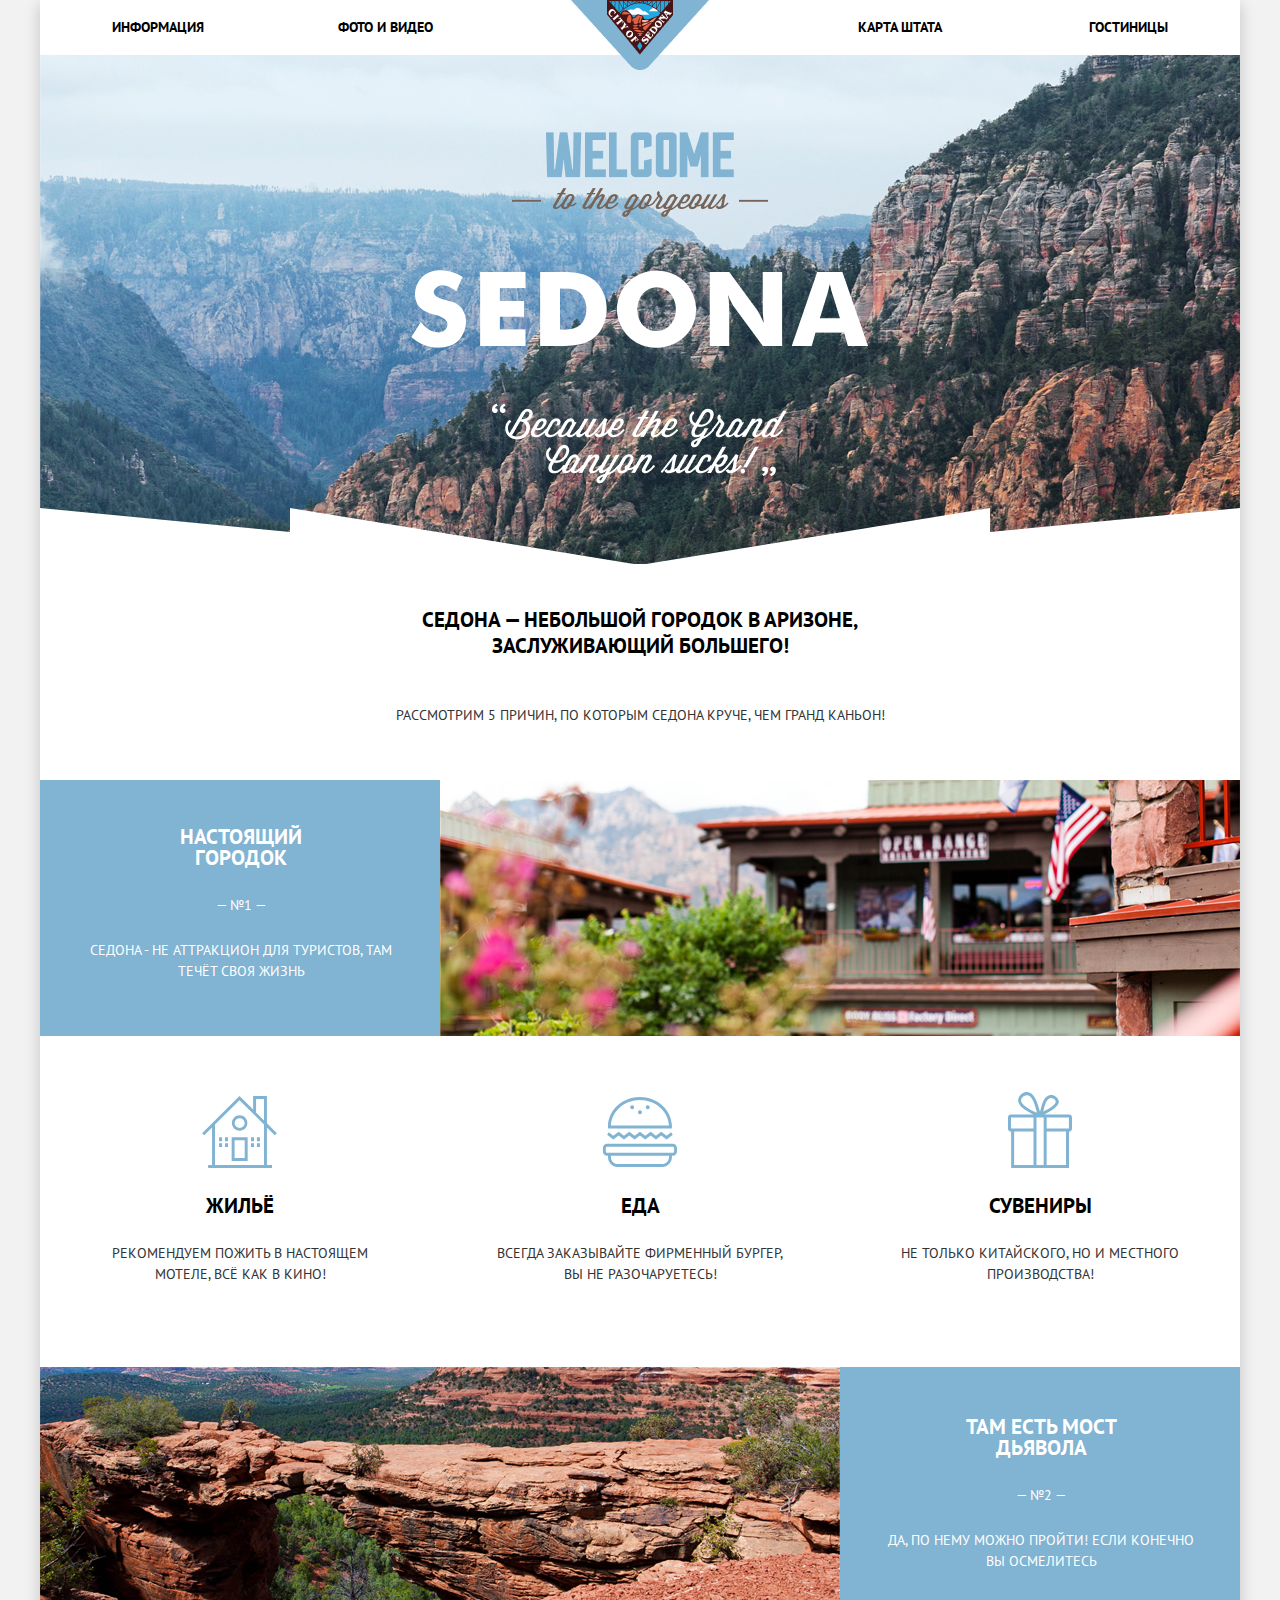
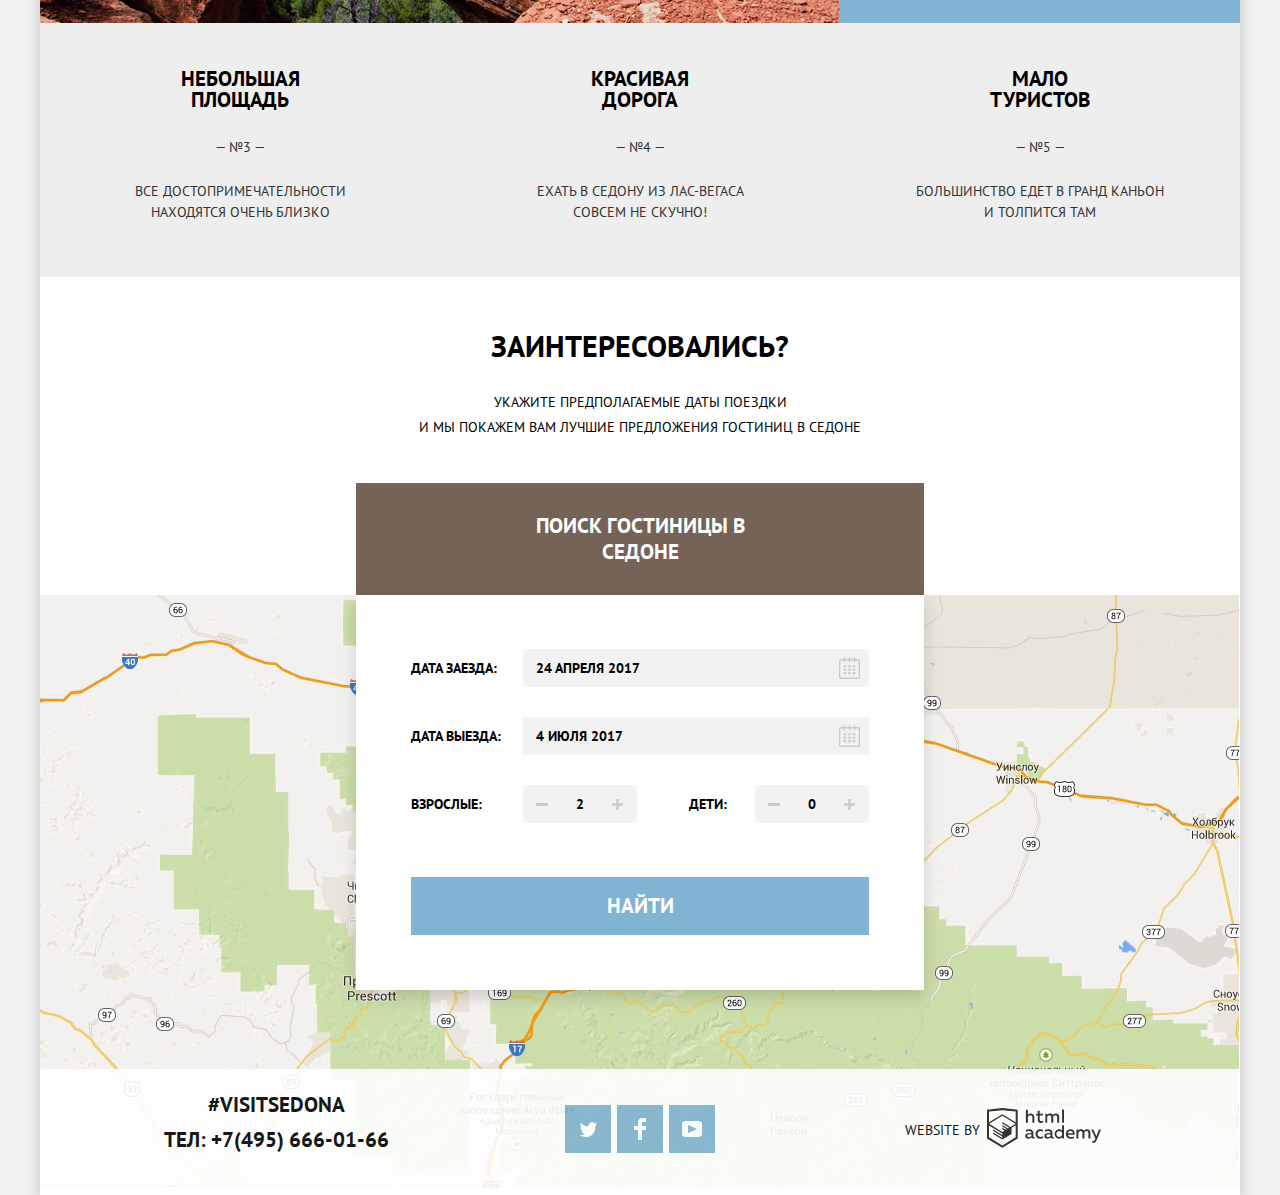
==== index.html @ 699647fc "9. "JS - Form appearance animation & required fields animation" finished." ====
<!DOCTYPE html>
<html lang="ru" class="page">
<head>
  <meta charset="utf-8">
  <title>Седона - Главная</title>
  <link href="https://fonts.googleapis.com/css2?family=PT+Sans:wght@400;700&display=swap" rel="stylesheet">
  <link rel="stylesheet" href="css/normalize.min.css">
  <link rel="stylesheet" href="css/style.min.css">
</head>
<body class="main-body container">
<header>
  <nav class="main-nav">
    <ul>
      <li>
        <a href="#" aria-label="Ссылка на страницу Информации">Информация</a>
      </li>
      <li>
        <a href="#" aria-label="Ссылка на страницу Фото и Видео">Фото и видео</a>
      </li>
    </ul>
    <img src="img/logo-main.png" alt="Логотип" width="138" height="70" class="logo">
    <ul>
      <li>
        <a href="#" aria-label="Ссылка на страницу Карты сайта" class="map-link">Карта штата</a>
      </li>
      <li>
        <a href="catalog.html" aria-label="Ссылка на страницу Гостиницы">Гостиницы</a>
      </li>
    </ul>
  </nav>
</header>
<main>
  <h1 class="visually-hidden">Описание Седоны</h1>
  <section class="sedona-intro">
    <div class="sedona-intro__slide">
      <img src="img/welcome.png" alt="Добро пожаловать в Седону" width="458" height="352">
    </div>
    <div class="senoda-intro__text">
      <h2>Седона &mdash; небольшой городок в Аризоне, заслуживающий большего!</h2>
      <p>Рассмотрим 5 причин, по которым Седона круче, чем Гранд Каньон!</p>
    </div>
  </section>
  <section class="reason-section reason-section-1">
    <h2 class="visually-hidden">Причина №1</h2>
    <div class="reason-section-text-div">
      <h3>Настоящий городок</h3>
      <p>&mdash; №1 &mdash;</p>
      <p>Седона - не аттракцион для туристов, там течёт своя жизнь</p>
    </div>
  </section>
  <section class="option-section">
    <h2 class="visually-hidden">Опции</h2>
    <article>
      <h3>Жильё</h3>
      <p>Рекомендуем пожить в настоящем мотеле, всё как в кино!</p>
    </article>
    <article>
      <h3>Еда</h3>
      <p>Всегда заказывайте фирменный бургер, вы не разочаруетесь!</p>
    </article>
    <article>
      <h3>Сувениры</h3>
      <p>Не только китайского, но и местного производства!</p>
    </article>
  </section>
  <section class="reason-section reason-section-2">
    <h2 class="visually-hidden">Причина №2</h2>
    <img src="img/reason-2.jpg" alt="Мост дьявола" width="800" height="256">
    <div class="reason-section-text-div">
      <h3>Там есть мост дьявола</h3>
      <p>&mdash; №2 &mdash;</p>
      <p>Да, по нему можно пройти! Если конечно вы осмелитесь</p>
    </div>
  </section>
  <section class="other-reasons">
    <h2 class="visually-hidden">Остальные причины</h2>
    <article>
      <h3>Небольшая площадь</h3>
      <p>&mdash; №3 &mdash;</p>
      <p>Все достопримечательности находятся очень близко</p>
    </article>
    <article>
      <h3>Красивая дорога</h3>
      <p>&mdash; №4 &mdash;</p>
      <p>Ехать в Седону из Лас-Вегаса совсем не скучно!</p>
    </article>
    <article>
      <h3>Мало туристов</h3>
      <p>&mdash; №5 &mdash;</p>
      <p>
        Большинство едет в Гранд Каньон<br>
        и толпится там
      </p>
    </article>
  </section>
  <section class="go-to-us-section">
    <h2>Заинтересовались?</h2>
    <p>Укажите предполагаемые даты поездки</p>
    <p>и мы покажем вам лучшие предложения гостиниц в седоне</p>
    <a href="#" class="button open-search-form-button">Поиск Гостиницы в Седоне</a>
  </section>
  <div class="div-for-search-form">
    <section class="search-form modal modal-show">
      <h2 class="visually-hidden">Форма поиска гостиницы</h2>
      <form method="get" action="#">
        <p>
          <label>
            Дата заезда: <input type="text" placeholder="24 апреля 2017" class="long-input date-in-input">
          </label>
          <button type="button" class="button button-icon button-calendar" aria-label="календарь">
            <svg width="21" height="23" viewBox="0 0 21 23" fill="black" xmlns="http://www.w3.org/2000/svg">
              <path fill-rule="evenodd" clip-rule="evenodd"
                    d="M16.406 3.02498H19.251C20.217 3.02498 21 3.84698 21 4.86198V21.164C21 22.179 20.217 23 19.251 23H1.75C0.784 23 0 22.179 0 21.164V4.86198C0 3.84698 0.784 3.02498 1.75 3.02498H4.593V1.64798C4.593 1.26698 4.887 0.958984 5.25 0.958984C5.612 0.958984 5.906 1.26698 5.906 1.64798V3.02498H9.844V1.64798C9.844 1.26698 10.138 0.958984 10.501 0.958984C10.862 0.958984 11.156 1.26698 11.156 1.64798V3.02498H15.094V1.64798C15.094 1.26698 15.387 0.958984 15.75 0.958984C16.112 0.958984 16.406 1.26698 16.406 1.64798V3.02498ZM19.5646 21.484C19.6466 21.3979 19.691 21.2828 19.688 21.164H19.689V4.86198C19.689 4.60898 19.493 4.40298 19.252 4.40298H16.407V5.78098C16.407 6.16198 16.113 6.46998 15.751 6.46998C15.388 6.46998 15.095 6.16198 15.095 5.78098V4.40298H11.157V5.78098C11.157 6.16198 10.863 6.46998 10.502 6.46998C10.139 6.46998 9.845 6.16198 9.845 5.78098V4.40298H5.907V5.78098C5.907 6.16198 5.613 6.46998 5.251 6.46998C4.888 6.46998 4.594 6.16198 4.594 5.78098V4.40298H1.75C1.50263 4.40953 1.30696 4.61458 1.312 4.86198V21.164C1.30696 21.4114 1.50263 21.6164 1.75 21.623H19.251C19.3698 21.6201 19.4826 21.5701 19.5646 21.484Z"/>
              <path fill-rule="evenodd" clip-rule="evenodd"
                    d="M4.59399 9.2251H7.21899V11.2911H4.59399V9.2251ZM4.59399 12.6681H7.21899V14.7351H4.59399V12.6681ZM7.21899 16.1121H4.59399V18.1781H7.21899V16.1121ZM9.18799 16.1121H11.813V18.1781H9.18799V16.1121ZM11.813 12.6681H9.18799V14.7351H11.813V12.6681ZM9.18799 9.2251H11.813V11.2911H9.18799V9.2251ZM16.406 16.1121H13.781V18.1781H16.406V16.1121ZM13.781 12.6681H16.406V14.7351H13.781V12.6681ZM16.406 9.2251H13.781V11.2911H16.406V9.2251Z"/>
            </svg>
          </button>
        </p>
        <p>
          <label>
            Дата выезда: <input type="text" placeholder="4 июля 2017" class="long-input date-out-input">
          </label>
          <button type="button" class="button button-icon button-calendar" aria-label="календарь">
            <svg width="21" height="23" viewBox="0 0 21 23" fill="black" xmlns="http://www.w3.org/2000/svg">
              <path fill-rule="evenodd" clip-rule="evenodd"
                    d="M16.406 3.02498H19.251C20.217 3.02498 21 3.84698 21 4.86198V21.164C21 22.179 20.217 23 19.251 23H1.75C0.784 23 0 22.179 0 21.164V4.86198C0 3.84698 0.784 3.02498 1.75 3.02498H4.593V1.64798C4.593 1.26698 4.887 0.958984 5.25 0.958984C5.612 0.958984 5.906 1.26698 5.906 1.64798V3.02498H9.844V1.64798C9.844 1.26698 10.138 0.958984 10.501 0.958984C10.862 0.958984 11.156 1.26698 11.156 1.64798V3.02498H15.094V1.64798C15.094 1.26698 15.387 0.958984 15.75 0.958984C16.112 0.958984 16.406 1.26698 16.406 1.64798V3.02498ZM19.5646 21.484C19.6466 21.3979 19.691 21.2828 19.688 21.164H19.689V4.86198C19.689 4.60898 19.493 4.40298 19.252 4.40298H16.407V5.78098C16.407 6.16198 16.113 6.46998 15.751 6.46998C15.388 6.46998 15.095 6.16198 15.095 5.78098V4.40298H11.157V5.78098C11.157 6.16198 10.863 6.46998 10.502 6.46998C10.139 6.46998 9.845 6.16198 9.845 5.78098V4.40298H5.907V5.78098C5.907 6.16198 5.613 6.46998 5.251 6.46998C4.888 6.46998 4.594 6.16198 4.594 5.78098V4.40298H1.75C1.50263 4.40953 1.30696 4.61458 1.312 4.86198V21.164C1.30696 21.4114 1.50263 21.6164 1.75 21.623H19.251C19.3698 21.6201 19.4826 21.5701 19.5646 21.484Z"/>
              <path fill-rule="evenodd" clip-rule="evenodd"
                    d="M4.59399 9.2251H7.21899V11.2911H4.59399V9.2251ZM4.59399 12.6681H7.21899V14.7351H4.59399V12.6681ZM7.21899 16.1121H4.59399V18.1781H7.21899V16.1121ZM9.18799 16.1121H11.813V18.1781H9.18799V16.1121ZM11.813 12.6681H9.18799V14.7351H11.813V12.6681ZM9.18799 9.2251H11.813V11.2911H9.18799V9.2251ZM16.406 16.1121H13.781V18.1781H16.406V16.1121ZM13.781 12.6681H16.406V14.7351H13.781V12.6681ZM16.406 9.2251H13.781V11.2911H16.406V9.2251Z"/>
            </svg>
          </button>
        </p>
        <p class="two-labels-paragraph">
          <span class="adult-span-count">
          <button type="button" class="button button-icon button-decrease" aria-label="уменьшить">
            <svg width="12" height="3" viewBox="0 0 12 3" fill="black" xmlns="http://www.w3.org/2000/svg">
              <rect width="12" height="3"/>
            </svg>
          </button>
          <label>
            Взрослые:
            <input type="text" placeholder="2" class="short-input">
          </label>
          <button type="button" class="button button-icon" aria-label="увеличить">
            <svg width="11" height="11" viewBox="0 0 11 11" fill="black" xmlns="http://www.w3.org/2000/svg">
              <path fill-rule="evenodd" clip-rule="evenodd"
                    d="M4.23086 6.76932V11H6.76932V6.76932H11V4.23086H6.76932V0H4.23085V4.23086H0V6.76932H4.23086Z"/>
            </svg>
          </button>
          </span>
          <span class="children-span-count">
          <button type="button" class="button button-icon button-decrease" aria-label="уменьшить">
            <svg width="12" height="3" viewBox="0 0 12 3" fill="black" xmlns="http://www.w3.org/2000/svg">
              <rect width="12" height="3"/>
            </svg>
          </button>
          <label>
            Дети:
            <input type="text" placeholder="0" class="short-input">
          </label>
          <button type="button" class="button button-icon" aria-label="увеличить">
            <svg width="11" height="11" viewBox="0 0 11 11" fill="black" xmlns="http://www.w3.org/2000/svg">
              <path fill-rule="evenodd" clip-rule="evenodd"
                    d="M4.23086 6.76932V11H6.76932V6.76932H11V4.23086H6.76932V0H4.23085V4.23086H0V6.76932H4.23086Z"/>
            </svg>
          </button>
          </span>
        </p>
        <button type="submit" title="Найти" class="button search-button">Найти</button>
      </form>
    </section>
  </div>
  <section class="map-section">
    <h2 class="visually-hidden">Карта</h2>
    <iframe
      src="https://www.google.com/maps/embed?pb=!1m18!1m12!1m3!1d544002.6931799019!2d-111.9850506478164!3d34.77276502529935!2m3!1f0!2f0!3f0!3m2!1i1024!2i768!4f13.1!3m3!1m2!1s0x872da132f942b00d%3A0x5548c523fa6c8efd!2sSedona%2C%20AZ%2086336%2C%20USA!5e0!3m2!1sen!2sby!4v1594368705246!5m2!1sen!2sby"
      height="594" style="border:0;" allowfullscreen="" aria-hidden="false"
      tabindex="0">
    </iframe>
    <p>
      <img src="img/map.png" alt="Карта" width="1199" height="593">
    </p>
  </section>
</main>
<footer class="main-footer">
  <section class="contact-section">
    <h2 class="visually-hidden">Контактная информация. Тег и телефон</h2>
    <p>#visitsedona</p>
    <p>
      Тел: <a href="tel:+74956660166" aria-label="Контактный номер телефона">+7(495) 666-01-66</a>
    </p>
  </section>
  <section class="social-section">
    <h2 class="visually-hidden">Социальные сети</h2>
    <ul>
      <li>
        <a href="#" aria-label="Twitter">
          <img src="img/social-twitter-icon.svg" alt="Твиттер" width="17" height="17">
        </a>
      </li>
      <li>
        <a href="#" aria-label="Facebook">
          <img src="img/social-fb-icon.svg" alt="Фейсбук" width="12" height="22">
        </a>
      </li>
      <li>
        <a href="#" aria-label="Youtube">
          <img src="img/social-youtube-icon.svg" alt="Ютуб" width="20" height="16">
        </a>
      </li>
    </ul>
  </section>
  <section class="author-section">
    <h2 class="visually-hidden">Кем создано</h2>
    <p>Website by</p>
    <a href="https://htmlacademy.ru/intensive/htmlcss" aria-label="Ссылка на курс" class="link-to-course">
      <svg width="115" height="41" viewBox="0 0 115 41" fill="#231F20" xmlns="http://www.w3.org/2000/svg">
        <path fill-rule="evenodd" clip-rule="evenodd"
              d="M15.5197 1.05737H15.3509L0 2.71895V31.4945L15.3509 40.8382L30.7018 31.4945V2.71895L15.5197 1.05737ZM77.0183 2.62185H75.0876V15.7311H77.0183V2.62185ZM40.8619 2.63264V7.76843C41.6131 6.9864 42.6386 6.5436 43.7105 6.53843C44.6823 6.47908 45.6329 6.84495 46.3253 7.54479C47.0177 8.24462 47.3866 9.21244 47.3399 10.2068V15.7634H45.367V10.4658C45.4231 9.94897 45.2754 9.43059 44.9566 9.02553C44.6377 8.62047 44.174 8.36218 43.6683 8.3079H43.3518C42.3456 8.36979 41.4321 8.9295 40.9041 9.80764V15.7634H38.8995V2.63264H40.8619ZM77.0183 31.4837H75.2775V30.0595C74.4828 31.1353 73.23 31.7538 71.9119 31.7211C69.4751 31.5528 67.5825 29.4822 67.5825 26.9845C67.5825 24.4867 69.4751 22.4162 71.9119 22.2479C73.1195 22.2052 74.2818 22.7203 75.0771 23.6505V18.3205H77.0183V31.4837ZM47.0656 30.0595C47.263 30.0515 47.4583 30.0152 47.6459 29.9516V31.3866C47.2482 31.5404 46.826 31.6172 46.4009 31.6132C45.6482 31.6769 44.9394 31.2429 44.639 30.5342C43.7036 31.31 42.5302 31.7227 41.3261 31.6995C39.733 31.6995 38.256 30.804 38.256 28.9482C38.256 26.65 40.3661 25.9379 42.1702 25.9379C42.9402 25.9505 43.707 26.0408 44.4596 26.2076V25.884C44.4596 24.805 43.6578 23.9742 42.1491 23.9742C41.0585 23.9764 39.9804 24.2116 38.9839 24.6647V22.8305C40.0678 22.451 41.204 22.2506 42.3495 22.2371C44.8394 22.2371 46.3693 23.4455 46.3693 26.1753V29.4121C46.3546 29.5668 46.401 29.721 46.4981 29.8406C46.5951 29.9601 46.7349 30.035 46.8862 30.0487H47.0656V30.0595ZM40.2711 28.8403C40.298 29.229 40.4761 29.5905 40.7655 29.844C41.055 30.0974 41.4317 30.2217 41.8115 30.189H41.9275C42.8819 30.1906 43.7973 29.8022 44.4702 29.11V27.5779C43.842 27.4414 43.2026 27.3655 42.5605 27.3513C41.5055 27.3513 40.2817 27.7074 40.2817 28.8403H40.2711ZM56.0229 22.9384C55.1962 22.4632 54.2596 22.2246 53.3115 22.2479H52.9422C51.7332 22.2873 50.5891 22.8166 49.7619 23.7192C48.9347 24.6218 48.4923 25.8236 48.5321 27.06V27.5024C48.6957 30.0004 50.805 31.8921 53.2482 31.7318C54.2519 31.7555 55.2477 31.5452 56.1601 31.1168V29.2718C55.3769 29.7215 54.4945 29.9591 53.5963 29.9624C52.5199 30.0288 51.4963 29.4793 50.9385 28.5356C50.3806 27.5918 50.3806 26.4095 50.9385 25.4658C51.4963 24.522 52.5199 23.9725 53.5963 24.039C54.461 24.0357 55.3066 24.2989 56.0229 24.7942V22.9384ZM66.1514 30.0595C66.3488 30.0515 66.5441 30.0152 66.7317 29.9516V31.3866C66.334 31.5404 65.9118 31.6172 65.4867 31.6132C64.734 31.6769 64.0252 31.2429 63.7248 30.5342C62.7894 31.31 61.616 31.7227 60.4119 31.6995C58.8188 31.6995 57.3417 30.804 57.3417 28.9482C57.3417 26.65 59.4518 25.9379 61.256 25.9379C62.0259 25.9505 62.7928 26.0408 63.5454 26.2076V25.884C63.5454 24.805 62.7436 23.9742 61.2349 23.9742C60.1443 23.9764 59.0662 24.2116 58.0697 24.6647V22.8305C59.1536 22.451 60.2897 22.2506 61.4353 22.2371C63.9252 22.2371 65.455 23.4455 65.455 26.1753V29.4121C65.4404 29.5668 65.4868 29.721 65.5838 29.8406C65.6809 29.9601 65.8207 30.035 65.972 30.0487H66.1514V30.0595ZM59.855 29.8481C59.5632 29.5943 59.3837 29.2311 59.3569 28.8403H59.378C59.378 27.7074 60.5385 27.3513 61.6569 27.3513C62.299 27.3655 62.9383 27.4414 63.5665 27.5779V29.11C62.8937 29.8022 61.9782 30.1906 61.0239 30.189H60.9078C60.5263 30.2247 60.1469 30.1019 59.855 29.8481ZM69.3271 26.9305C69.3271 25.2859 70.6308 23.9526 72.239 23.9526L72.2601 24.0066C73.4742 24.0066 74.5742 24.7382 75.0665 25.8732V28.0311C74.5856 29.1871 73.4673 29.9296 72.239 29.9084C70.6308 29.9084 69.3271 28.5752 69.3271 26.9305ZM83.3486 22.2479C86.8408 22.2479 88.0541 25.1395 87.4844 27.7397H80.922C81.1436 29.3582 82.6839 30.0163 84.2876 30.0163C85.2509 30.0196 86.2027 29.8021 87.0729 29.3797V31.1061C86.0736 31.5421 84.9939 31.7519 83.9078 31.7211C81.2385 31.7211 78.8963 30.189 78.8963 26.9521C78.8362 25.7502 79.2482 24.5736 80.0408 23.6841C80.8334 22.7945 81.9408 22.2658 83.1165 22.2155H83.3486V22.2479ZM80.8693 26.1753C80.9704 24.8237 82.1216 23.8104 83.4436 23.9095H83.4858C84.1064 23.8531 84.7196 24.08 85.1612 24.5295C85.6028 24.979 85.8275 25.6051 85.7752 26.24H80.8693V26.1753ZM89.489 31.4621V22.4961H91.2298V23.575C91.9777 22.7197 93.041 22.2229 94.1628 22.2047C95.2951 22.1328 96.3712 22.7163 96.9482 23.7153C97.7407 22.8335 98.8477 22.3161 100.018 22.2803C100.952 22.2327 101.859 22.6011 102.507 23.2901C103.154 23.9792 103.478 24.9213 103.394 25.8732V31.4837H101.39V25.9271C101.437 25.4734 101.306 25.0191 101.024 24.6647C100.743 24.3104 100.336 24.0852 99.8917 24.039H99.6174C98.7512 24.0941 97.9525 24.536 97.4335 25.2474V31.4837H95.4289V25.9271C95.4728 25.47 95.3357 25.0139 95.0481 24.6611C94.7606 24.3082 94.3467 24.088 93.8991 24.0497H93.6881C92.7466 24.1344 91.8915 24.6449 91.3564 25.4416V31.5161H89.5312L89.489 31.4621ZM113.977 22.4745H111.972L109.324 29.2718L106.306 22.4853H104.196L108.417 31.5484L108.237 32.0016C107.72 33.3611 107.003 34.0516 106.053 34.0516C105.75 34.0548 105.447 34.0112 105.156 33.9221V35.6161C105.536 35.7125 105.926 35.7632 106.317 35.7671C107.646 35.7671 108.902 35.0226 109.851 32.6813L113.977 22.4745ZM52.689 6.78658V3.54974L50.7266 4.01369V6.73264H49.144V8.49132H50.7899V12.9905C50.7231 13.817 51.0244 14.6301 51.61 15.2038C52.1955 15.7775 53.0028 16.0505 53.8073 15.9468C54.5996 15.9535 55.3875 15.8259 56.139 15.5692V13.8429C55.5727 14.0781 54.9672 14.199 54.356 14.199C53.2165 14.199 52.689 13.8105 52.689 12.6237V8.5129H55.8541V6.78658H52.689ZM58.3862 15.7526V6.75421H60.1376V7.83316C60.8811 6.97655 61.9403 6.476 63.0601 6.45211C64.1624 6.38099 65.2146 6.93142 65.8032 7.88711C66.5958 7.00534 67.7028 6.48794 68.8734 6.45211C69.8138 6.41462 70.7233 6.79859 71.364 7.50353C72.0046 8.20846 72.3126 9.16418 72.2073 10.1205V15.7418H70.2028V10.1853C70.2499 9.73151 70.1184 9.27721 69.8373 8.92287C69.5561 8.56853 69.1485 8.34334 68.7046 8.29711H68.4619C67.5957 8.35228 66.797 8.7942 66.278 9.50553V15.7418H64.2734V10.1853C64.3206 9.73151 64.1891 9.27721 63.9079 8.92287C63.6268 8.56853 63.2191 8.34334 62.7752 8.29711H62.5326C61.5911 8.38181 60.736 8.89229 60.2009 9.68895V15.7634H58.3862V15.7526ZM28.6972 30.3033L28.7078 30.2968L28.6972 30.3184V30.3033ZM28.6972 18.3205V30.3033L15.3509 38.4321L2.00459 30.3184V18.5147L15.2876 26.6068V28.0311L6.18257 22.5284V23.9418L15.3404 29.5632V31.0629L6.19312 25.4955V26.9521L15.3509 32.5734L24.5826 26.9197V20.8129L28.6972 18.3205ZM28.7078 16.7776L25.0362 18.9355L23.3482 20.0145L15.3087 15.0837V16.4971L22.156 20.7266L22.0083 20.8237L20.9532 21.4063L15.2876 17.9537V19.3995L19.761 22.1184L18.706 22.8413L15.3298 20.7913V22.2047L17.5454 23.5426L15.2982 24.9021L2.11009 16.864L15.3087 8.72869L28.7078 16.7776ZM15.2876 7.27211L28.7078 15.3534V4.56395L15.3615 3.12895L2.01514 4.56395V15.3534L15.2876 7.27211Z"/>
      </svg>
    </a>
  </section>
</footer>
<script src="js/script.min.js"></script>
</body>
</html>
---- css/style.min.css ----
:root{--basic-black:#000;--black2:#333;--basic-white:#fff;--white-opacity:rgba(255, 255, 255, 0.3);--basic-blue:#81b3d2;--blue-hover:#669ec0;--blue-active:#5496bd;--basic-brown:#766357;--brown-hover:#604e43;--brown-active:#503e33;--brown2:#766357;--basic-grey:#f2f2f2;--grey2:#a9a9a9;--grey3:#cacaca;--grey4:#bdbbbc;--grey-link:#b3b3b3;--grey-background:#eee;--grey-hover:#ebebeb;--grey-active:#e5e5e5;--basic-red:#f00;--toggle-color:#ababab}body{margin:0;padding:0;min-width:1200px;font-family:"PT Sans",Arial,sans-serif;font-size:14px;line-height:21px;display:grid;grid-template-rows:-webkit-min-content 1fr -webkit-min-content;grid-template-rows:min-content 1fr min-content;align-content:start}img{max-width:100%;height:auto}a{text-decoration:none;color:var(--basic-black);font-weight:700}.container{margin:0 auto;width:1200px;box-shadow:0 5px 15px rgba(0,1,1,.2)}.page{height:100%;background-color:var(--basic-grey)}.main-body{background-color:var(--basic-white)}.visually-hidden{position:absolute;width:1px;height:1px;margin:-1px;border:0;padding:0;clip:rect(0 0 0 0);overflow:hidden}.main-body ul{list-style:none;padding:0;margin:0}.main-body *{text-transform:uppercase;margin:0;padding:0}.sedona-intro{padding-bottom:52px}.sedona-intro h2{font-weight:700;font-size:21px;line-height:26px;margin-top:42px}.sedona-intro p{margin-top:43px}.contact-section,.go-to-us-section,.option-section,.other-reasons,.reason-section-text-div,.sedona-intro{text-align:center}.sort-section h2{width:135px}.sort-section h3{margin-top:2px;margin-left:28px}.sort-links{margin-left:40px}.sort-links li{margin-right:34px;line-height:23px}.sort-section__arrows li{margin-right:0}.fieldset-flat-type,.fieldset-infrastructure{width:180px}.fieldset-flat-type{margin-left:74px}.fieldset-flat-type label,.fieldset-infrastructure label{display:block}.fieldset-flat-type legend,.fieldset-infrastructure legend{margin-bottom:26px}.check{padding-left:40px;position:relative;margin-bottom:25px}.fieldset-flat-type .check{padding-left:43px}.check:last-child{margin-bottom:0}.check__input{-webkit-appearance:none;-moz-appearance:none;appearance:none;position:absolute}.check__box{position:absolute;background-image:url(../img/checkbox-off.svg);width:23px;height:23px;background-repeat:no-repeat;left:0}.check__input:checked+.check__box{background-image:url(../img/checkbox-on.svg);width:27px}.check__input:focus+.check__box{outline:2px solid var(--grey-active);outline-offset:3px}.check__input:disabled+.check__box{opacity:.3}.div-for-fielset-price-and-button{width:320px;margin-left:auto}.number-range{border:2px solid var(--basic-white);padding:5px 30px 5px 65px;width:317px}.number-range label{width:159px;position:relative}.number-range label:first-child::after{position:absolute;content:"";background-color:var(--basic-white);height:22px;width:2px;right:-25px;top:-1px}.number-range label:last-child{margin-left:78px}.number-range input{width:45px;border:none;background-color:transparent;color:var(--basic-white)}input::-webkit-inner-spin-button,input::-webkit-outer-spin-button{-webkit-appearance:none;margin:0}input[type=number]{-moz-appearance:textfield}.fieldset-price legend{margin-bottom:12px}.sedona-intro__slide{background-color:var(--basic-brown);background-image:url(../img/main-background.jpg);background-repeat:no-repeat;width:1200px;height:510px;display:flex;justify-content:center;align-items:center}.senoda-intro__text{width:550px;margin:0 auto}.filter-section{color:var(--basic-white);background-image:url(../img/background-blur.jpg);background-color:var(--basic-brown);background-repeat:no-repeat;padding:26px 70px 31px 72px}.filter-section fieldset{border:none}.filter-section .show-button{background-color:transparent;border:2px solid var(--basic-white);width:137px;padding:5px 35px 6px 36px;margin:33px 98px 0 auto}.ranger{position:relative}.scale{width:317px;height:2px;background-color:rgba(255,255,255,.3);margin-top:21px}.bar{width:253px;height:2px;background-color:var(--basic-white)}.toggle{position:absolute;width:4px;height:4px;border:8px solid var(--basic-white);background-color:var(--toggle-color);box-sizing:content-box;border-radius:50%;box-shadow:0 2px 1px 0 rgba(171,171,171,.3);cursor:pointer;top:-9px;left:0}.toggle-max{left:253px}.search-form ::-webkit-input-placeholder{color:var(--basic-black)}.search-form ::-moz-placeholder{color:var(--basic-black)}.search-form ::placeholder{color:var(--basic-black)}.more-info-button,.open-search-form-button,.reason-section,.search-button,.social-section a{color:var(--basic-white);background-color:var(--basic-blue)}.reason-section-1{background-image:url(../img/reason-1.jpg);background-color:var(--basic-brown);background-repeat:no-repeat;background-position-x:400px}.other-reasons{background-color:var(--grey-background)}.author-section p,.search-form input,.search-form label,.sedona-intro p{font-size:14px;line-height:26px}.option-section h3,.other-reasons h3,.reason-section h3{font-weight:700;font-size:21px;line-height:21px}.pre-search-section h2{font-weight:700;font-size:30px;line-height:24px}.filter-form button,.filter-form label,.found-section a,.found-section p,.option-section p,.other-reasons p,.pre-search-section p,.reason-section p{font-size:14px;line-height:21px}.option-section,.other-reasons{display:grid;grid-template-columns:repeat(3,400px)}.found-section a,.search-form input,.search-form label{font-weight:700}.search-form input{background-color:var(--basic-grey);border:none;padding:6px 35px 6px 13px}.search-form input:hover{background-color:var(--grey-hover)}.search-form input:active,.search-form input:focus{background-color:var(--basic-white);border:2px solid var(--grey-active);outline:0;padding-top:4px;padding-bottom:4px}.div-for-search-form{position:relative}.search-form{box-shadow:0 7px 15px rgba(0,1,1,.15);background-color:var(--basic-white);position:absolute;width:568px;padding:24px 55px 55px;top:0;left:50%;transform:translateX(-50%);z-index:5}.search-form p{margin-top:30px}.search-form label,.two-labels-paragraph{display:flex;justify-content:space-between;align-items:center}.search-form p,.search-form span{position:relative}.search-form span{display:flex;align-items:center;justify-content:space-between}.children-span-count label{min-width:180px}.adult-span-count label{min-width:226px}.two-labels-paragraph input{text-align:center;padding-left:27px;padding-right:27px}.long-input{width:346px}.short-input{width:114px}.reason-section-text-div{width:400px;padding:46px 41px 54px 43px;display:inline-block;vertical-align:top;background-color:var(--basic-blue)}.reason-section-2 .reason-section-text-div{padding:49px 41px 51px 39px;width:396px}.reason-section-2{line-height:0}.other-reasons h3,.reason-section h3{width:151px;margin:0 auto}.other-reasons h3{width:150px}.option-section article{padding:159px 50px 82px;position:relative}.option-section article::before{position:absolute;content:"";background-image:url(../img/icon-home.svg);width:75px;height:72px;top:60px;left:162px}.option-section article:nth-child(3)::before{background-image:url(../img/icon-food.svg);width:75px;height:70px;top:61px}.option-section article:nth-child(4)::before{background-image:url(../img/icon-gift.svg);width:64px;height:77px;top:55px;left:168px}.other-reasons article{padding:45px 69px 54px}.map-link{position:relative;left:-13px}.option-section p,.reason-section-text-div p{margin-top:27px}.other-reasons p{margin-top:27px}.other-reasons p:last-child{margin-top:23px}.reason-section p:last-child{margin-top:24px}.go-to-us-section{width:568px;margin:0 auto;padding-top:57px;position:relative}.go-to-us-section h2{font-weight:700;font-size:30px;line-height:24px;margin-bottom:34px}.go-to-us-section p{width:450px;margin-left:auto;margin-right:auto}.go-to-us-section p:nth-child(3){margin-top:4px}.open-search-form-button{margin-top:45px;padding:30px 139px;width:568px}.contact-section p,.found-section h2,.open-search-form-button,.search-form button,.sort-section h2{font-weight:700;font-size:21px;line-height:26px}.contact-section p:last-child{margin-top:9px}.filter-form legend{font-weight:700;font-size:16px;line-height:21px}.hotel-link{font-weight:700;font-size:21px;line-height:26px}.hotel-link:hover{color:var(--basic-blue)}.hotel-link:active{color:var(--basic-black);opacity:.3}.sort-section a,.sort-section h3{font-size:12px;line-height:18px}.sort-section__words a{color:var(--grey-link);border-bottom:1px dotted var(--basic-blue)}.sort-section__words a:hover{opacity:1;color:var(--basic-blue)}.sort-section__words a:active{border-bottom:none;opacity:1;color:var(--basic-black)}.found-section p,.option-section p,.other-reasons p,.pre-search-section p,.sedona-intro p{color:var(--black2)}.sort-section__words .current-sort-link{color:var(--basic-blue);opacity:1;border:none}.button-icon svg,.sort-section__arrow-link svg{fill:var(--grey3)}.button-icon:hover svg,.sort-section__arrow-link:hover svg{fill:var(--basic-black)}.button-icon:active svg,.sort-section__arrow-link:active svg,.sort-section__arrow-link_active svg{fill:var(--basic-blue)}.show-button:hover{color:var(--basic-black);background-color:var(--basic-white)}.main-nav{display:flex;justify-content:space-around;margin-bottom:-15px;padding:0 5px}.main-nav .logo{z-index:1;display:inline-block;position:relative;width:138px;height:70px;padding:0}.main-nav a{display:block;padding:14px 67px;font-weight:700;font-size:14px;line-height:26px}.sedona-intro__slide img{margin-top:-5px}.main-nav ul{display:flex;flex-wrap:wrap;width:526px}.main-nav ul:last-child{justify-content:flex-end}.main-footer{display:flex;margin-top:-126px;background-color:var(--basic-white);padding:23px 138px 34px 111px;opacity:.9;min-height:120px;z-index:4}.main-footer_hotels{margin-top:0;opacity:1}.map-section{position:relative}.map-section iframe{position:relative;z-index:3;width:100%}.map-section p{position:absolute;z-index:2;top:0}.social-section{margin-left:164px;margin-top:13px}.social-section ul{display:flex;flex-wrap:wrap;width:170px}.social-section li{margin-right:6px}.social-section a{display:flex;align-items:center;justify-content:center;width:46px;height:48px}.author-section{display:flex;align-items:center;width:197px;justify-content:space-between;margin-left:auto;margin-top:7px}.main-footer_hotels .author-section{margin-top:14px}.book-button,.more-info-button{margin-top:4px}.more-info-button{width:110px}.book-button{width:142px}.filter-form{display:flex}.sort-section{display:flex;border-bottom:1px solid var(--grey-active);padding:30px 73px 29px}.sort-links{display:flex;justify-content:space-between;width:776px}.sort-section__words{display:flex;flex-wrap:wrap;width:600px}.main-body .sort-section__arrows{display:flex;align-items:flex-end;justify-content:space-between;width:34px;margin-top:5px}.hotel-description{width:260px;margin-left:29px;display:grid;grid-template-columns:repeat(2,auto);gap:5px}.hotel-description h3{grid-column:1/-1;margin-top:-6px;margin-bottom:-4px}.hotel-description .hotel-link{font-weight:700;font-size:21px;line-height:26px}.hotel-rating{width:110px;margin-left:auto;display:flex;flex-direction:column;justify-content:space-between;align-items:flex-end}.hotel-rating img{position:relative;right:-2px;top:-1px}.hotel-rating p{padding:3px 12px 3px 15px;background-color:var(--basic-grey);width:110px}.found-section{display:grid;grid-template-columns:1fr}.found-section article{display:flex;padding:30px 73px 30px;border-bottom:1px solid var(--grey-active)}.main-nav a:hover{color:var(--basic-blue)}.main-nav a:active{color:var(--basic-black);opacity:.3}.main-nav .current-link{color:var(--basic-brown)}.button{color:var(--basic-white);border:none;display:flex;justify-content:center;align-items:center}.button-icon{background-color:transparent;position:absolute;right:14px}.button-decrease{right:89px}.button-calendar{right:9px;top:7px}.search-button{width:100%;margin-top:54px;padding:16px}.contact-section{width:250px}.book-button,.open-search-form-button{background-color:var(--basic-brown)}.more-info-button:hover,.search-button:hover,.social-section a:hover{background-color:var(--blue-hover)}.more-info-button:active,.search-button:active,.social-section a:active{color:var(--white-opacity);background-color:var(--blue-active)}.social-section a:active img{opacity:.3}.book-button:hover,.open-search-form-button:hover{background-color:var(--brown-hover)}.book-button:active,.open-search-form-button:active{color:var(--white-opacity);background-color:var(--brown-active)}.link-to-course:hover svg{fill:var(--basic-blue)}.link-to-course:active svg{fill:var(--grey4)}@-webkit-keyframes show{0%{padding:0}10%{height:10%}50%{height:50%}90%{height:90%;padding-bottom:0;padding-top:0}100%{padding:24px 55px 55px;height:100%}}@keyframes show{0%{padding:0}10%{height:10%}50%{height:50%}90%{height:90%;padding-bottom:0;padding-top:0}100%{padding:24px 55px 55px;height:100%}}@-webkit-keyframes error{0%{box-shadow:none;transform:translateX(-51%)}100%{box-shadow:0 0 40px 10px rgba(255,0,0,.6);transform:translateX(-49%)}}@keyframes error{0%{box-shadow:none;transform:translateX(-51%)}100%{box-shadow:0 0 40px 10px rgba(255,0,0,.6);transform:translateX(-49%)}}.modal{display:none}.modal-show{display:block;-webkit-animation-name:show;animation-name:show;-webkit-animation-duration:1s;animation-duration:1s}.modal-error{-webkit-animation-name:error;animation-name:error;-webkit-animation-duration:.3s;animation-duration:.3s;-webkit-animation-iteration-count:5;animation-iteration-count:5}*,::after,::before{box-sizing:border-box}
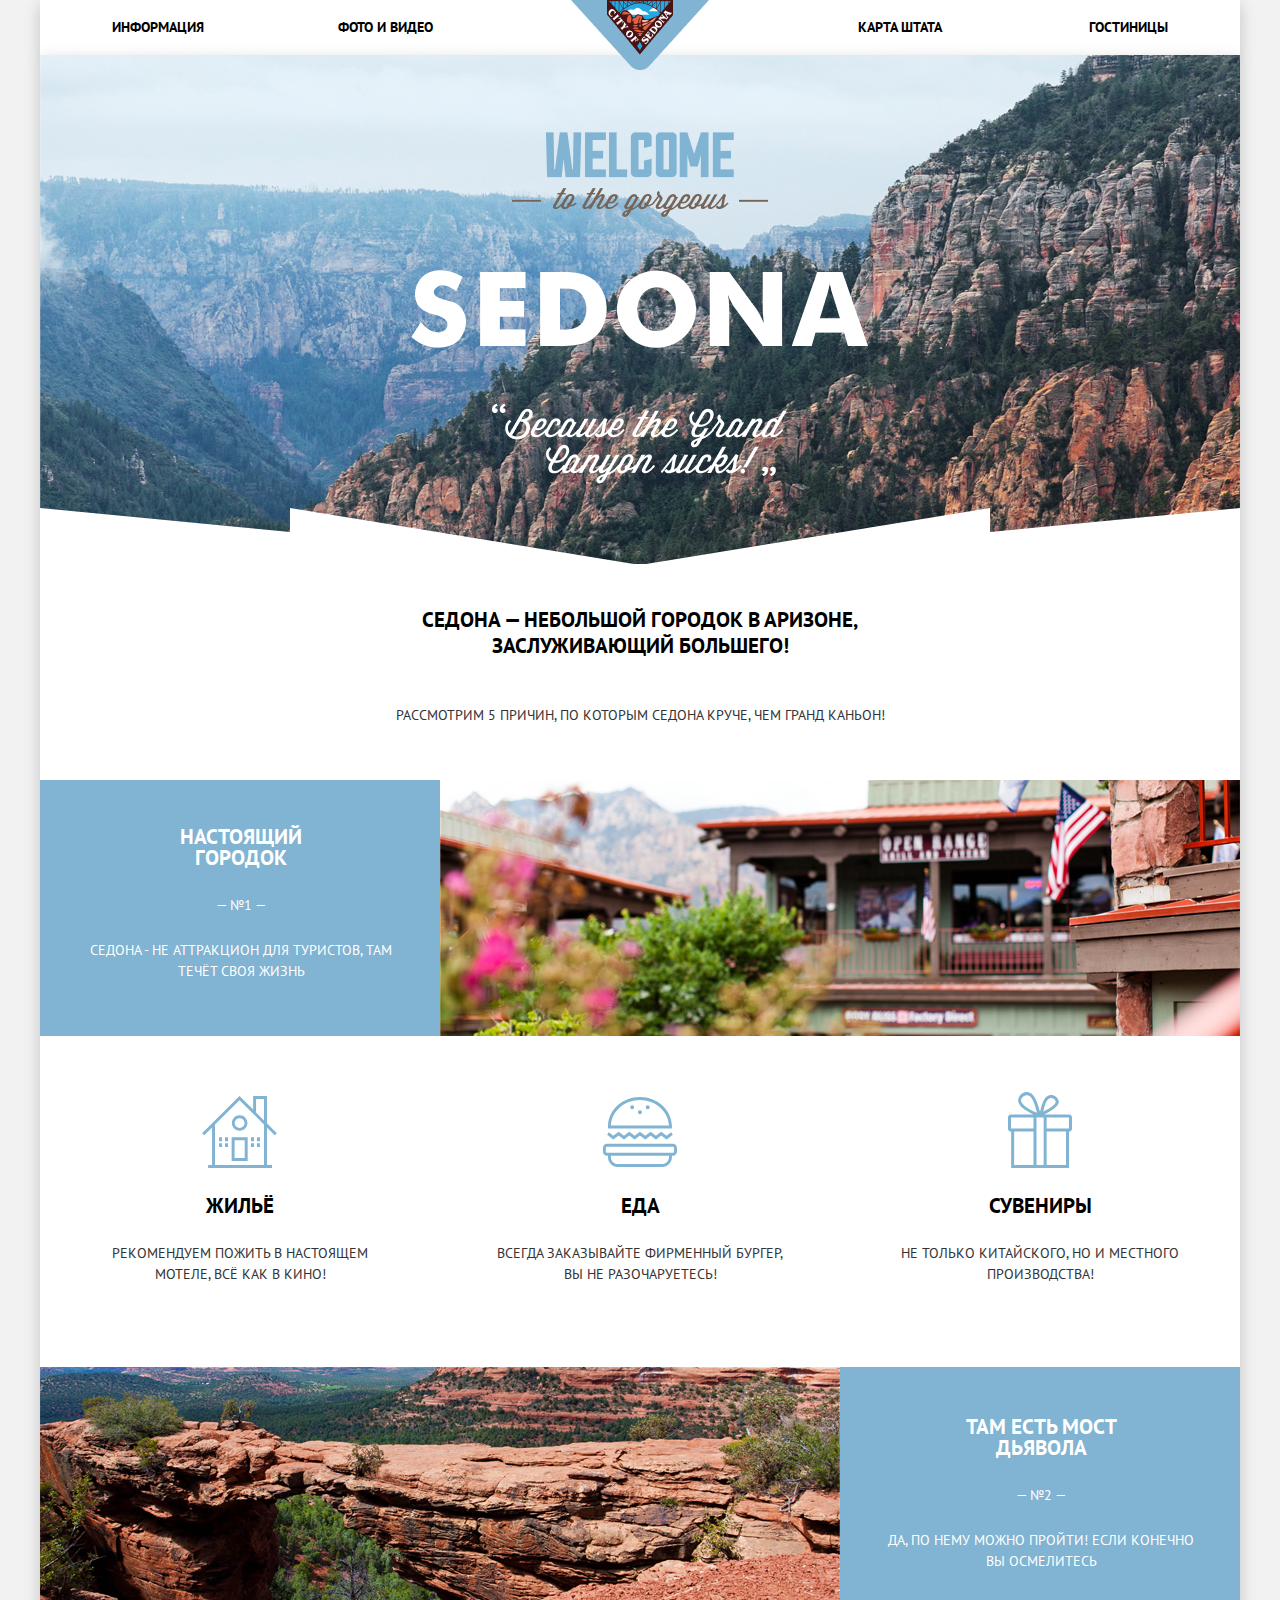
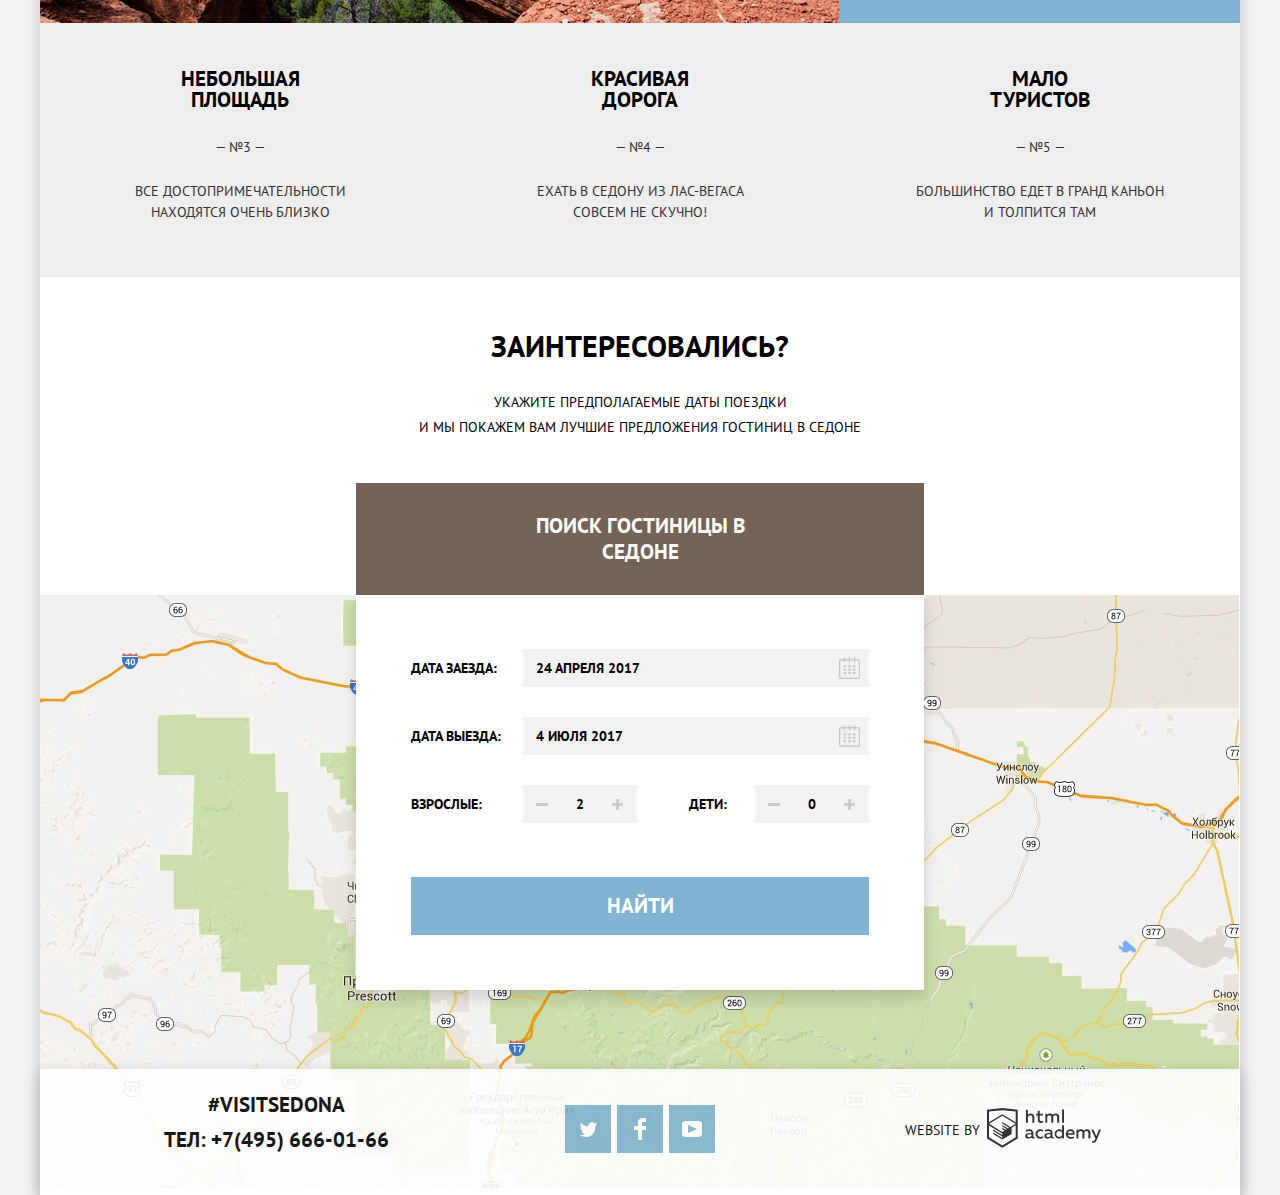
==== commit 73850d1f: "Fixed .container & body background-color." ====
--- a/index.html
+++ b/index.html
@@ -7,8 +7,8 @@
   <link rel="stylesheet" href="css/normalize.min.css">
   <link rel="stylesheet" href="css/style.min.css">
 </head>
-<body class="main-body container">
-<header>
+<body class="main-body">
+<header class="main-header container">
   <nav class="main-nav">
     <ul>
       <li>
@@ -29,7 +29,7 @@
     </ul>
   </nav>
 </header>
-<main>
+<main class="main container">
   <h1 class="visually-hidden">Описание Седоны</h1>
   <section class="sedona-intro">
     <div class="sedona-intro__slide">
@@ -181,7 +181,7 @@
     </p>
   </section>
 </main>
-<footer class="main-footer">
+<footer class="main-footer container">
   <section class="contact-section">
     <h2 class="visually-hidden">Контактная информация. Тег и телефон</h2>
     <p>#visitsedona</p>
--- a/css/style.min.css
+++ b/css/style.min.css
@@ -1 +1 @@
-:root{--basic-black:#000;--black2:#333;--basic-white:#fff;--white-opacity:rgba(255, 255, 255, 0.3);--basic-blue:#81b3d2;--blue-hover:#669ec0;--blue-active:#5496bd;--basic-brown:#766357;--brown-hover:#604e43;--brown-active:#503e33;--brown2:#766357;--basic-grey:#f2f2f2;--grey2:#a9a9a9;--grey3:#cacaca;--grey4:#bdbbbc;--grey-link:#b3b3b3;--grey-background:#eee;--grey-hover:#ebebeb;--grey-active:#e5e5e5;--basic-red:#f00;--toggle-color:#ababab}body{margin:0;padding:0;min-width:1200px;font-family:"PT Sans",Arial,sans-serif;font-size:14px;line-height:21px;display:grid;grid-template-rows:-webkit-min-content 1fr -webkit-min-content;grid-template-rows:min-content 1fr min-content;align-content:start}img{max-width:100%;height:auto}a{text-decoration:none;color:var(--basic-black);font-weight:700}.container{margin:0 auto;width:1200px;box-shadow:0 5px 15px rgba(0,1,1,.2)}.page{height:100%;background-color:var(--basic-grey)}.main-body{background-color:var(--basic-white)}.visually-hidden{position:absolute;width:1px;height:1px;margin:-1px;border:0;padding:0;clip:rect(0 0 0 0);overflow:hidden}.main-body ul{list-style:none;padding:0;margin:0}.main-body *{text-transform:uppercase;margin:0;padding:0}.sedona-intro{padding-bottom:52px}.sedona-intro h2{font-weight:700;font-size:21px;line-height:26px;margin-top:42px}.sedona-intro p{margin-top:43px}.contact-section,.go-to-us-section,.option-section,.other-reasons,.reason-section-text-div,.sedona-intro{text-align:center}.sort-section h2{width:135px}.sort-section h3{margin-top:2px;margin-left:28px}.sort-links{margin-left:40px}.sort-links li{margin-right:34px;line-height:23px}.sort-section__arrows li{margin-right:0}.fieldset-flat-type,.fieldset-infrastructure{width:180px}.fieldset-flat-type{margin-left:74px}.fieldset-flat-type label,.fieldset-infrastructure label{display:block}.fieldset-flat-type legend,.fieldset-infrastructure legend{margin-bottom:26px}.check{padding-left:40px;position:relative;margin-bottom:25px}.fieldset-flat-type .check{padding-left:43px}.check:last-child{margin-bottom:0}.check__input{-webkit-appearance:none;-moz-appearance:none;appearance:none;position:absolute}.check__box{position:absolute;background-image:url(../img/checkbox-off.svg);width:23px;height:23px;background-repeat:no-repeat;left:0}.check__input:checked+.check__box{background-image:url(../img/checkbox-on.svg);width:27px}.check__input:focus+.check__box{outline:2px solid var(--grey-active);outline-offset:3px}.check__input:disabled+.check__box{opacity:.3}.div-for-fielset-price-and-button{width:320px;margin-left:auto}.number-range{border:2px solid var(--basic-white);padding:5px 30px 5px 65px;width:317px}.number-range label{width:159px;position:relative}.number-range label:first-child::after{position:absolute;content:"";background-color:var(--basic-white);height:22px;width:2px;right:-25px;top:-1px}.number-range label:last-child{margin-left:78px}.number-range input{width:45px;border:none;background-color:transparent;color:var(--basic-white)}input::-webkit-inner-spin-button,input::-webkit-outer-spin-button{-webkit-appearance:none;margin:0}input[type=number]{-moz-appearance:textfield}.fieldset-price legend{margin-bottom:12px}.sedona-intro__slide{background-color:var(--basic-brown);background-image:url(../img/main-background.jpg);background-repeat:no-repeat;width:1200px;height:510px;display:flex;justify-content:center;align-items:center}.senoda-intro__text{width:550px;margin:0 auto}.filter-section{color:var(--basic-white);background-image:url(../img/background-blur.jpg);background-color:var(--basic-brown);background-repeat:no-repeat;padding:26px 70px 31px 72px}.filter-section fieldset{border:none}.filter-section .show-button{background-color:transparent;border:2px solid var(--basic-white);width:137px;padding:5px 35px 6px 36px;margin:33px 98px 0 auto}.ranger{position:relative}.scale{width:317px;height:2px;background-color:rgba(255,255,255,.3);margin-top:21px}.bar{width:253px;height:2px;background-color:var(--basic-white)}.toggle{position:absolute;width:4px;height:4px;border:8px solid var(--basic-white);background-color:var(--toggle-color);box-sizing:content-box;border-radius:50%;box-shadow:0 2px 1px 0 rgba(171,171,171,.3);cursor:pointer;top:-9px;left:0}.toggle-max{left:253px}.search-form ::-webkit-input-placeholder{color:var(--basic-black)}.search-form ::-moz-placeholder{color:var(--basic-black)}.search-form ::placeholder{color:var(--basic-black)}.more-info-button,.open-search-form-button,.reason-section,.search-button,.social-section a{color:var(--basic-white);background-color:var(--basic-blue)}.reason-section-1{background-image:url(../img/reason-1.jpg);background-color:var(--basic-brown);background-repeat:no-repeat;background-position-x:400px}.other-reasons{background-color:var(--grey-background)}.author-section p,.search-form input,.search-form label,.sedona-intro p{font-size:14px;line-height:26px}.option-section h3,.other-reasons h3,.reason-section h3{font-weight:700;font-size:21px;line-height:21px}.pre-search-section h2{font-weight:700;font-size:30px;line-height:24px}.filter-form button,.filter-form label,.found-section a,.found-section p,.option-section p,.other-reasons p,.pre-search-section p,.reason-section p{font-size:14px;line-height:21px}.option-section,.other-reasons{display:grid;grid-template-columns:repeat(3,400px)}.found-section a,.search-form input,.search-form label{font-weight:700}.search-form input{background-color:var(--basic-grey);border:none;padding:6px 35px 6px 13px}.search-form input:hover{background-color:var(--grey-hover)}.search-form input:active,.search-form input:focus{background-color:var(--basic-white);border:2px solid var(--grey-active);outline:0;padding-top:4px;padding-bottom:4px}.div-for-search-form{position:relative}.search-form{box-shadow:0 7px 15px rgba(0,1,1,.15);background-color:var(--basic-white);position:absolute;width:568px;padding:24px 55px 55px;top:0;left:50%;transform:translateX(-50%);z-index:5}.search-form p{margin-top:30px}.search-form label,.two-labels-paragraph{display:flex;justify-content:space-between;align-items:center}.search-form p,.search-form span{position:relative}.search-form span{display:flex;align-items:center;justify-content:space-between}.children-span-count label{min-width:180px}.adult-span-count label{min-width:226px}.two-labels-paragraph input{text-align:center;padding-left:27px;padding-right:27px}.long-input{width:346px}.short-input{width:114px}.reason-section-text-div{width:400px;padding:46px 41px 54px 43px;display:inline-block;vertical-align:top;background-color:var(--basic-blue)}.reason-section-2 .reason-section-text-div{padding:49px 41px 51px 39px;width:396px}.reason-section-2{line-height:0}.other-reasons h3,.reason-section h3{width:151px;margin:0 auto}.other-reasons h3{width:150px}.option-section article{padding:159px 50px 82px;position:relative}.option-section article::before{position:absolute;content:"";background-image:url(../img/icon-home.svg);width:75px;height:72px;top:60px;left:162px}.option-section article:nth-child(3)::before{background-image:url(../img/icon-food.svg);width:75px;height:70px;top:61px}.option-section article:nth-child(4)::before{background-image:url(../img/icon-gift.svg);width:64px;height:77px;top:55px;left:168px}.other-reasons article{padding:45px 69px 54px}.map-link{position:relative;left:-13px}.option-section p,.reason-section-text-div p{margin-top:27px}.other-reasons p{margin-top:27px}.other-reasons p:last-child{margin-top:23px}.reason-section p:last-child{margin-top:24px}.go-to-us-section{width:568px;margin:0 auto;padding-top:57px;position:relative}.go-to-us-section h2{font-weight:700;font-size:30px;line-height:24px;margin-bottom:34px}.go-to-us-section p{width:450px;margin-left:auto;margin-right:auto}.go-to-us-section p:nth-child(3){margin-top:4px}.open-search-form-button{margin-top:45px;padding:30px 139px;width:568px}.contact-section p,.found-section h2,.open-search-form-button,.search-form button,.sort-section h2{font-weight:700;font-size:21px;line-height:26px}.contact-section p:last-child{margin-top:9px}.filter-form legend{font-weight:700;font-size:16px;line-height:21px}.hotel-link{font-weight:700;font-size:21px;line-height:26px}.hotel-link:hover{color:var(--basic-blue)}.hotel-link:active{color:var(--basic-black);opacity:.3}.sort-section a,.sort-section h3{font-size:12px;line-height:18px}.sort-section__words a{color:var(--grey-link);border-bottom:1px dotted var(--basic-blue)}.sort-section__words a:hover{opacity:1;color:var(--basic-blue)}.sort-section__words a:active{border-bottom:none;opacity:1;color:var(--basic-black)}.found-section p,.option-section p,.other-reasons p,.pre-search-section p,.sedona-intro p{color:var(--black2)}.sort-section__words .current-sort-link{color:var(--basic-blue);opacity:1;border:none}.button-icon svg,.sort-section__arrow-link svg{fill:var(--grey3)}.button-icon:hover svg,.sort-section__arrow-link:hover svg{fill:var(--basic-black)}.button-icon:active svg,.sort-section__arrow-link:active svg,.sort-section__arrow-link_active svg{fill:var(--basic-blue)}.show-button:hover{color:var(--basic-black);background-color:var(--basic-white)}.main-nav{display:flex;justify-content:space-around;margin-bottom:-15px;padding:0 5px}.main-nav .logo{z-index:1;display:inline-block;position:relative;width:138px;height:70px;padding:0}.main-nav a{display:block;padding:14px 67px;font-weight:700;font-size:14px;line-height:26px}.sedona-intro__slide img{margin-top:-5px}.main-nav ul{display:flex;flex-wrap:wrap;width:526px}.main-nav ul:last-child{justify-content:flex-end}.main-footer{display:flex;margin-top:-126px;background-color:var(--basic-white);padding:23px 138px 34px 111px;opacity:.9;min-height:120px;z-index:4}.main-footer_hotels{margin-top:0;opacity:1}.map-section{position:relative}.map-section iframe{position:relative;z-index:3;width:100%}.map-section p{position:absolute;z-index:2;top:0}.social-section{margin-left:164px;margin-top:13px}.social-section ul{display:flex;flex-wrap:wrap;width:170px}.social-section li{margin-right:6px}.social-section a{display:flex;align-items:center;justify-content:center;width:46px;height:48px}.author-section{display:flex;align-items:center;width:197px;justify-content:space-between;margin-left:auto;margin-top:7px}.main-footer_hotels .author-section{margin-top:14px}.book-button,.more-info-button{margin-top:4px}.more-info-button{width:110px}.book-button{width:142px}.filter-form{display:flex}.sort-section{display:flex;border-bottom:1px solid var(--grey-active);padding:30px 73px 29px}.sort-links{display:flex;justify-content:space-between;width:776px}.sort-section__words{display:flex;flex-wrap:wrap;width:600px}.main-body .sort-section__arrows{display:flex;align-items:flex-end;justify-content:space-between;width:34px;margin-top:5px}.hotel-description{width:260px;margin-left:29px;display:grid;grid-template-columns:repeat(2,auto);gap:5px}.hotel-description h3{grid-column:1/-1;margin-top:-6px;margin-bottom:-4px}.hotel-description .hotel-link{font-weight:700;font-size:21px;line-height:26px}.hotel-rating{width:110px;margin-left:auto;display:flex;flex-direction:column;justify-content:space-between;align-items:flex-end}.hotel-rating img{position:relative;right:-2px;top:-1px}.hotel-rating p{padding:3px 12px 3px 15px;background-color:var(--basic-grey);width:110px}.found-section{display:grid;grid-template-columns:1fr}.found-section article{display:flex;padding:30px 73px 30px;border-bottom:1px solid var(--grey-active)}.main-nav a:hover{color:var(--basic-blue)}.main-nav a:active{color:var(--basic-black);opacity:.3}.main-nav .current-link{color:var(--basic-brown)}.button{color:var(--basic-white);border:none;display:flex;justify-content:center;align-items:center}.button-icon{background-color:transparent;position:absolute;right:14px}.button-decrease{right:89px}.button-calendar{right:9px;top:7px}.search-button{width:100%;margin-top:54px;padding:16px}.contact-section{width:250px}.book-button,.open-search-form-button{background-color:var(--basic-brown)}.more-info-button:hover,.search-button:hover,.social-section a:hover{background-color:var(--blue-hover)}.more-info-button:active,.search-button:active,.social-section a:active{color:var(--white-opacity);background-color:var(--blue-active)}.social-section a:active img{opacity:.3}.book-button:hover,.open-search-form-button:hover{background-color:var(--brown-hover)}.book-button:active,.open-search-form-button:active{color:var(--white-opacity);background-color:var(--brown-active)}.link-to-course:hover svg{fill:var(--basic-blue)}.link-to-course:active svg{fill:var(--grey4)}@-webkit-keyframes show{0%{padding:0}10%{height:10%}50%{height:50%}90%{height:90%;padding-bottom:0;padding-top:0}100%{padding:24px 55px 55px;height:100%}}@keyframes show{0%{padding:0}10%{height:10%}50%{height:50%}90%{height:90%;padding-bottom:0;padding-top:0}100%{padding:24px 55px 55px;height:100%}}@-webkit-keyframes error{0%{box-shadow:none;transform:translateX(-51%)}100%{box-shadow:0 0 40px 10px rgba(255,0,0,.6);transform:translateX(-49%)}}@keyframes error{0%{box-shadow:none;transform:translateX(-51%)}100%{box-shadow:0 0 40px 10px rgba(255,0,0,.6);transform:translateX(-49%)}}.modal{display:none}.modal-show{display:block;-webkit-animation-name:show;animation-name:show;-webkit-animation-duration:1s;animation-duration:1s}.modal-error{-webkit-animation-name:error;animation-name:error;-webkit-animation-duration:.3s;animation-duration:.3s;-webkit-animation-iteration-count:5;animation-iteration-count:5}*,::after,::before{box-sizing:border-box}
+:root{--basic-black:#000;--black2:#333;--basic-white:#fff;--white-opacity:rgba(255, 255, 255, 0.3);--basic-blue:#81b3d2;--blue-hover:#669ec0;--blue-active:#5496bd;--basic-brown:#766357;--brown-hover:#604e43;--brown-active:#503e33;--brown2:#766357;--basic-grey:#f2f2f2;--grey2:#a9a9a9;--grey3:#cacaca;--grey4:#bdbbbc;--grey-link:#b3b3b3;--grey-background:#eee;--grey-hover:#ebebeb;--grey-active:#e5e5e5;--basic-red:#f00;--toggle-color:#ababab}body{margin:0;padding:0;min-width:1200px;font-family:"PT Sans",Arial,sans-serif;font-size:14px;line-height:21px;display:grid;grid-template-rows:-webkit-min-content 1fr -webkit-min-content;grid-template-rows:min-content 1fr min-content;align-content:start}img{max-width:100%;height:auto}a{text-decoration:none;color:var(--basic-black);font-weight:700}.container{margin:0 auto;width:1200px;box-shadow:0 5px 15px rgba(0,1,1,.2)}.page{height:100%}.main-body{background-color:var(--basic-grey)}.visually-hidden{position:absolute;width:1px;height:1px;margin:-1px;border:0;padding:0;clip:rect(0 0 0 0);overflow:hidden}.main-body ul{list-style:none;padding:0;margin:0}.main,.main-footer,.main-header{background-color:var(--basic-white)}.main *,.main-footer *,.main-header *{text-transform:uppercase;margin:0;padding:0}.sedona-intro{padding-bottom:52px}.sedona-intro h2{font-weight:700;font-size:21px;line-height:26px;margin-top:42px}.sedona-intro p{margin-top:43px}.contact-section,.go-to-us-section,.option-section,.other-reasons,.reason-section-text-div,.sedona-intro{text-align:center}.sort-section h2{width:135px}.sort-section h3{margin-top:2px;margin-left:28px}.sort-links{margin-left:40px}.sort-links li{margin-right:34px;line-height:23px}.sort-section__arrows li{margin-right:0}.fieldset-flat-type,.fieldset-infrastructure{width:180px}.fieldset-flat-type{margin-left:74px}.fieldset-flat-type label,.fieldset-infrastructure label{display:block}.fieldset-flat-type legend,.fieldset-infrastructure legend{margin-bottom:26px}.check{padding-left:40px;position:relative;margin-bottom:25px}.fieldset-flat-type .check{padding-left:43px}.check:last-child{margin-bottom:0}.check__input{-webkit-appearance:none;-moz-appearance:none;appearance:none;position:absolute}.check__box{position:absolute;background-image:url(../img/checkbox-off.svg);width:23px;height:23px;background-repeat:no-repeat;left:0}.check__input:checked+.check__box{background-image:url(../img/checkbox-on.svg);width:27px}.check__input:focus+.check__box{outline:2px solid var(--grey-active);outline-offset:3px}.check__input:disabled+.check__box{opacity:.3}.div-for-fielset-price-and-button{width:320px;margin-left:auto}.number-range{border:2px solid var(--basic-white);padding:5px 30px 5px 65px;width:317px}.number-range label{width:159px;position:relative}.number-range label:first-child::after{position:absolute;content:"";background-color:var(--basic-white);height:22px;width:2px;right:-25px;top:-1px}.number-range label:last-child{margin-left:78px}.number-range input{width:45px;border:none;background-color:transparent;color:var(--basic-white)}input::-webkit-inner-spin-button,input::-webkit-outer-spin-button{-webkit-appearance:none;margin:0}input[type=number]{-moz-appearance:textfield}.fieldset-price legend{margin-bottom:12px}.sedona-intro__slide{background-color:var(--basic-brown);background-image:url(../img/main-background.jpg);background-repeat:no-repeat;width:1200px;height:510px;display:flex;justify-content:center;align-items:center}.senoda-intro__text{width:550px;margin:0 auto}.filter-section{color:var(--basic-white);background-image:url(../img/background-blur.jpg);background-color:var(--basic-brown);background-repeat:no-repeat;padding:26px 70px 31px 72px}.filter-section fieldset{border:none}.filter-section .show-button{background-color:transparent;border:2px solid var(--basic-white);width:137px;padding:5px 35px 6px 36px;margin:33px 98px 0 auto}.ranger{position:relative}.scale{width:317px;height:2px;background-color:rgba(255,255,255,.3);margin-top:21px}.bar{width:253px;height:2px;background-color:var(--basic-white)}.toggle{position:absolute;width:4px;height:4px;border:8px solid var(--basic-white);background-color:var(--toggle-color);box-sizing:content-box;border-radius:50%;box-shadow:0 2px 1px 0 rgba(171,171,171,.3);cursor:pointer;top:-9px;left:0}.toggle-max{left:253px}.search-form ::-webkit-input-placeholder{color:var(--basic-black)}.search-form ::-moz-placeholder{color:var(--basic-black)}.search-form ::placeholder{color:var(--basic-black)}.more-info-button,.open-search-form-button,.reason-section,.search-button,.social-section a{color:var(--basic-white);background-color:var(--basic-blue)}.reason-section-1{background-image:url(../img/reason-1.jpg);background-color:var(--basic-brown);background-repeat:no-repeat;background-position-x:400px}.other-reasons{background-color:var(--grey-background)}.author-section p,.search-form input,.search-form label,.sedona-intro p{font-size:14px;line-height:26px}.option-section h3,.other-reasons h3,.reason-section h3{font-weight:700;font-size:21px;line-height:21px}.pre-search-section h2{font-weight:700;font-size:30px;line-height:24px}.filter-form button,.filter-form label,.found-section a,.found-section p,.option-section p,.other-reasons p,.pre-search-section p,.reason-section p{font-size:14px;line-height:21px}.option-section,.other-reasons{display:grid;grid-template-columns:repeat(3,400px)}.found-section a,.search-form input,.search-form label{font-weight:700}.search-form input{background-color:var(--basic-grey);border:none;padding:6px 35px 6px 13px}.search-form input:hover{background-color:var(--grey-hover)}.search-form input:active,.search-form input:focus{background-color:var(--basic-white);border:2px solid var(--grey-active);outline:0;padding-top:4px;padding-bottom:4px}.div-for-search-form{position:relative}.search-form{box-shadow:0 7px 15px rgba(0,1,1,.15);background-color:var(--basic-white);position:absolute;width:568px;padding:24px 55px 55px;top:0;left:50%;transform:translateX(-50%);z-index:5}.search-form p{margin-top:30px}.search-form label,.two-labels-paragraph{display:flex;justify-content:space-between;align-items:center}.search-form p,.search-form span{position:relative}.search-form span{display:flex;align-items:center;justify-content:space-between}.children-span-count label{min-width:180px}.adult-span-count label{min-width:226px}.two-labels-paragraph input{text-align:center;padding-left:27px;padding-right:27px}.long-input{width:346px}.short-input{width:114px}.reason-section-text-div{width:400px;padding:46px 41px 54px 43px;display:inline-block;vertical-align:top;background-color:var(--basic-blue)}.reason-section-2 .reason-section-text-div{padding:49px 41px 51px 39px;width:396px}.reason-section-2{line-height:0}.other-reasons h3,.reason-section h3{width:151px;margin:0 auto}.other-reasons h3{width:150px}.option-section article{padding:159px 50px 82px;position:relative}.option-section article::before{position:absolute;content:"";background-image:url(../img/icon-home.svg);width:75px;height:72px;top:60px;left:162px}.option-section article:nth-child(3)::before{background-image:url(../img/icon-food.svg);width:75px;height:70px;top:61px}.option-section article:nth-child(4)::before{background-image:url(../img/icon-gift.svg);width:64px;height:77px;top:55px;left:168px}.other-reasons article{padding:45px 69px 54px}.map-link{position:relative;left:-13px}.option-section p,.reason-section-text-div p{margin-top:27px}.other-reasons p{margin-top:27px}.other-reasons p:last-child{margin-top:23px}.reason-section p:last-child{margin-top:24px}.go-to-us-section{width:568px;margin:0 auto;padding-top:57px;position:relative}.go-to-us-section h2{font-weight:700;font-size:30px;line-height:24px;margin-bottom:34px}.go-to-us-section p{width:450px;margin-left:auto;margin-right:auto}.go-to-us-section p:nth-child(3){margin-top:4px}.open-search-form-button{margin-top:45px;padding:30px 139px;width:568px}.contact-section p,.found-section h2,.open-search-form-button,.search-form button,.sort-section h2{font-weight:700;font-size:21px;line-height:26px}.contact-section p:last-child{margin-top:9px}.filter-form legend{font-weight:700;font-size:16px;line-height:21px}.hotel-link{font-weight:700;font-size:21px;line-height:26px}.hotel-link:hover{color:var(--basic-blue)}.hotel-link:active{color:var(--basic-black);opacity:.3}.sort-section a,.sort-section h3{font-size:12px;line-height:18px}.sort-section__words a{color:var(--grey-link);border-bottom:1px dotted var(--basic-blue)}.sort-section__words a:hover{opacity:1;color:var(--basic-blue)}.sort-section__words a:active{border-bottom:none;opacity:1;color:var(--basic-black)}.found-section p,.option-section p,.other-reasons p,.pre-search-section p,.sedona-intro p{color:var(--black2)}.sort-section__words .current-sort-link{color:var(--basic-blue);opacity:1;border:none}.button-icon svg,.sort-section__arrow-link svg{fill:var(--grey3)}.button-icon:hover svg,.sort-section__arrow-link:hover svg{fill:var(--basic-black)}.button-icon:active svg,.sort-section__arrow-link:active svg,.sort-section__arrow-link_active svg{fill:var(--basic-blue)}.show-button:hover{color:var(--basic-black);background-color:var(--basic-white)}.main-nav{display:flex;justify-content:space-around;margin-bottom:-15px;padding:0 5px}.main-nav .logo{z-index:1;display:inline-block;position:relative;width:138px;height:70px;padding:0}.main-nav a{display:block;padding:14px 67px;font-weight:700;font-size:14px;line-height:26px}.sedona-intro__slide img{margin-top:-5px}.main-nav ul{display:flex;flex-wrap:wrap;width:526px}.main-nav ul:last-child{justify-content:flex-end}.main-footer{display:flex;margin-top:-126px;background-color:var(--basic-white);padding:23px 138px 34px 111px;opacity:.9;min-height:120px;z-index:4}.main-footer_hotels{margin-top:0;opacity:1}.map-section{position:relative}.map-section iframe{position:relative;z-index:3;width:100%}.map-section p{position:absolute;z-index:2;top:0}.social-section{margin-left:164px;margin-top:13px}.social-section ul{display:flex;flex-wrap:wrap;width:170px}.social-section li{margin-right:6px}.social-section a{display:flex;align-items:center;justify-content:center;width:46px;height:48px}.author-section{display:flex;align-items:center;width:197px;justify-content:space-between;margin-left:auto;margin-top:7px}.main-footer_hotels .author-section{margin-top:14px}.book-button,.more-info-button{margin-top:4px}.more-info-button{width:110px}.book-button{width:142px}.filter-form{display:flex}.sort-section{display:flex;border-bottom:1px solid var(--grey-active);padding:30px 73px 29px}.sort-links{display:flex;justify-content:space-between;width:776px}.sort-section__words{display:flex;flex-wrap:wrap;width:600px}.main-body .sort-section__arrows{display:flex;align-items:flex-end;justify-content:space-between;width:34px;margin-top:5px}.hotel-description{width:260px;margin-left:29px;display:grid;grid-template-columns:repeat(2,auto);gap:5px}.hotel-description h3{grid-column:1/-1;margin-top:-6px;margin-bottom:-4px}.hotel-description .hotel-link{font-weight:700;font-size:21px;line-height:26px}.hotel-rating{width:110px;margin-left:auto;display:flex;flex-direction:column;justify-content:space-between;align-items:flex-end}.hotel-rating img{position:relative;right:-2px;top:-1px}.hotel-rating p{padding:3px 12px 3px 15px;background-color:var(--basic-grey);width:110px}.found-section{display:grid;grid-template-columns:1fr}.found-section article{display:flex;padding:30px 73px 30px;border-bottom:1px solid var(--grey-active)}.main-nav a:hover{color:var(--basic-blue)}.main-nav a:active{color:var(--basic-black);opacity:.3}.main-nav .current-link{color:var(--basic-brown)}.button{color:var(--basic-white);border:none;display:flex;justify-content:center;align-items:center}.button-icon{background-color:transparent;position:absolute;right:14px}.button-decrease{right:89px}.button-calendar{right:9px;top:7px}.search-button{width:100%;margin-top:54px;padding:16px}.contact-section{width:250px}.book-button,.open-search-form-button{background-color:var(--basic-brown)}.more-info-button:hover,.search-button:hover,.social-section a:hover{background-color:var(--blue-hover)}.more-info-button:active,.search-button:active,.social-section a:active{color:var(--white-opacity);background-color:var(--blue-active)}.social-section a:active img{opacity:.3}.book-button:hover,.open-search-form-button:hover{background-color:var(--brown-hover)}.book-button:active,.open-search-form-button:active{color:var(--white-opacity);background-color:var(--brown-active)}.link-to-course:hover svg{fill:var(--basic-blue)}.link-to-course:active svg{fill:var(--grey4)}@-webkit-keyframes show{0%{padding:0}10%{height:10%}50%{height:50%}90%{height:90%;padding-bottom:0;padding-top:0}100%{padding:24px 55px 55px;height:100%}}@keyframes show{0%{padding:0}10%{height:10%}50%{height:50%}90%{height:90%;padding-bottom:0;padding-top:0}100%{padding:24px 55px 55px;height:100%}}@-webkit-keyframes error{0%{box-shadow:none;transform:translateX(-51%)}100%{box-shadow:0 0 40px 10px rgba(255,0,0,.6);transform:translateX(-49%)}}@keyframes error{0%{box-shadow:none;transform:translateX(-51%)}100%{box-shadow:0 0 40px 10px rgba(255,0,0,.6);transform:translateX(-49%)}}.modal{display:none}.modal-show{display:block;-webkit-animation-name:show;animation-name:show;-webkit-animation-duration:1s;animation-duration:1s}.modal-error{-webkit-animation-name:error;animation-name:error;-webkit-animation-duration:.3s;animation-duration:.3s;-webkit-animation-iteration-count:5;animation-iteration-count:5}*,::after,::before{box-sizing:border-box}
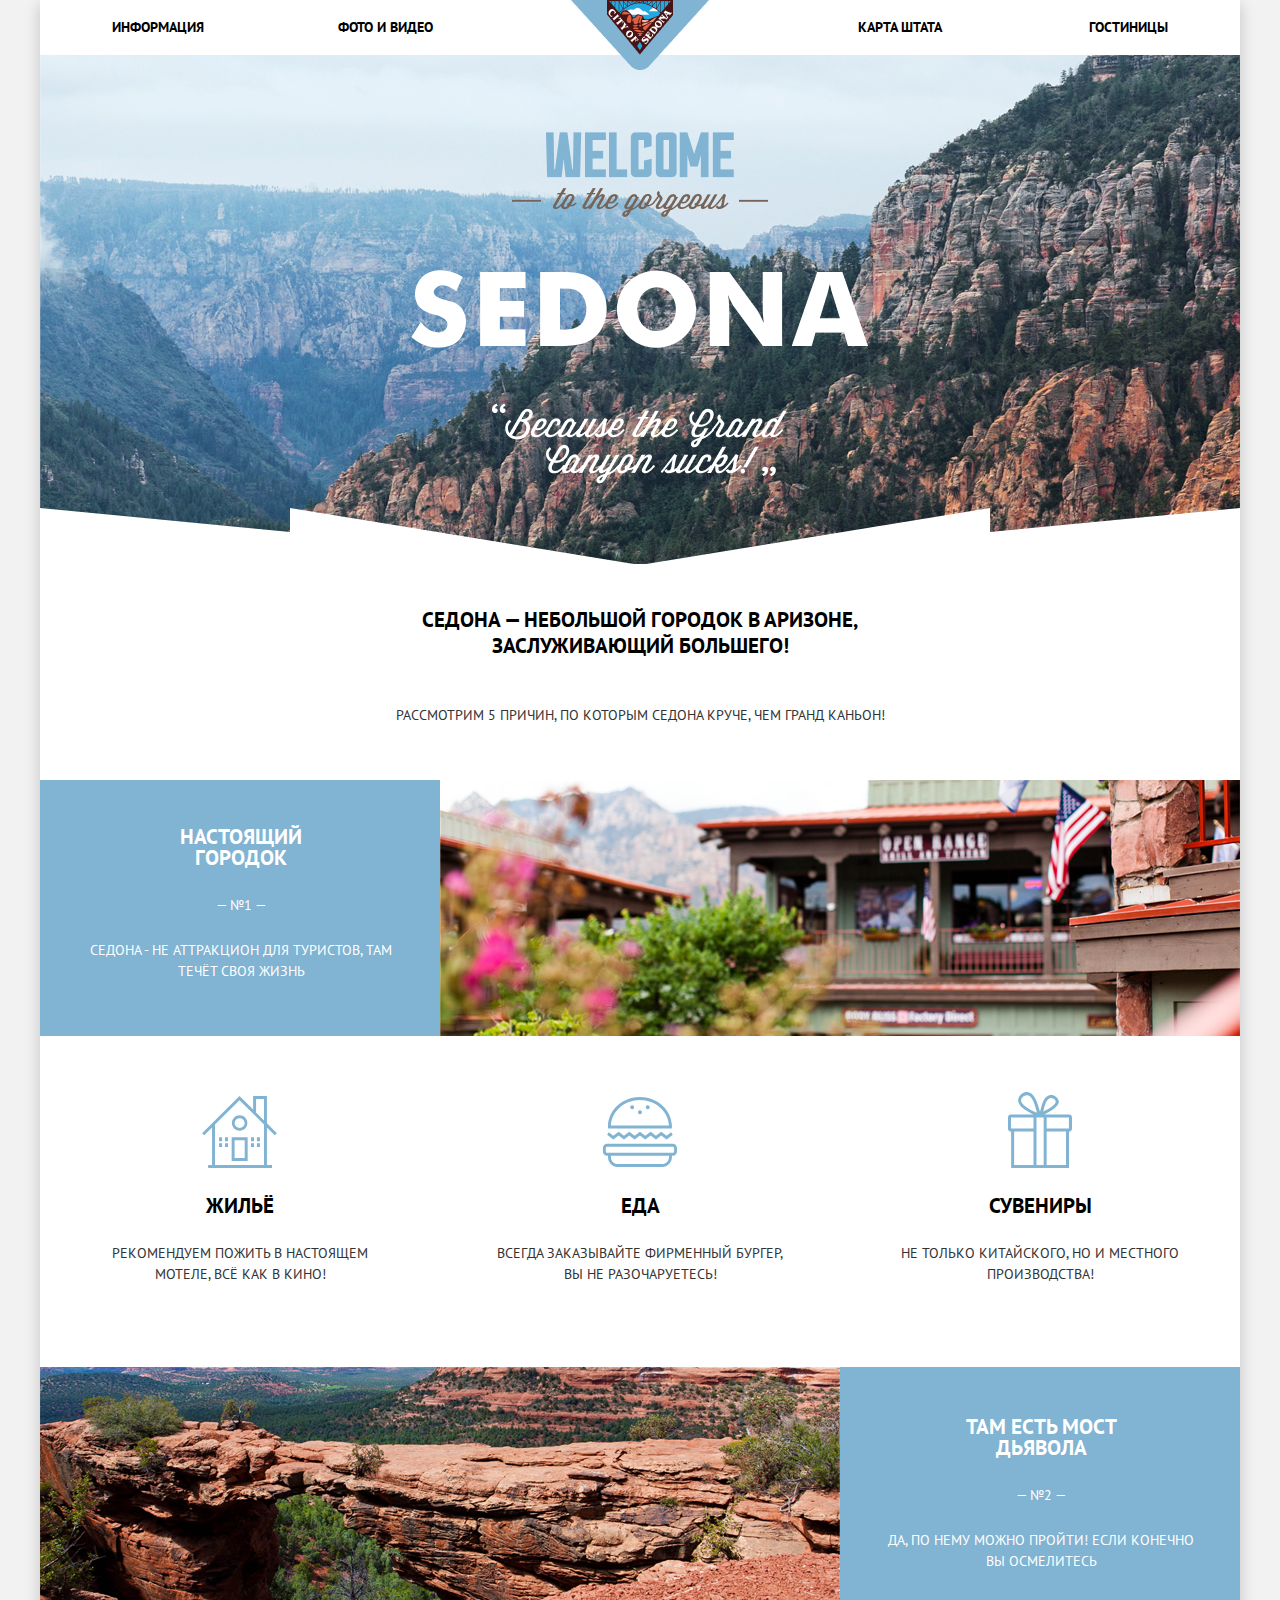
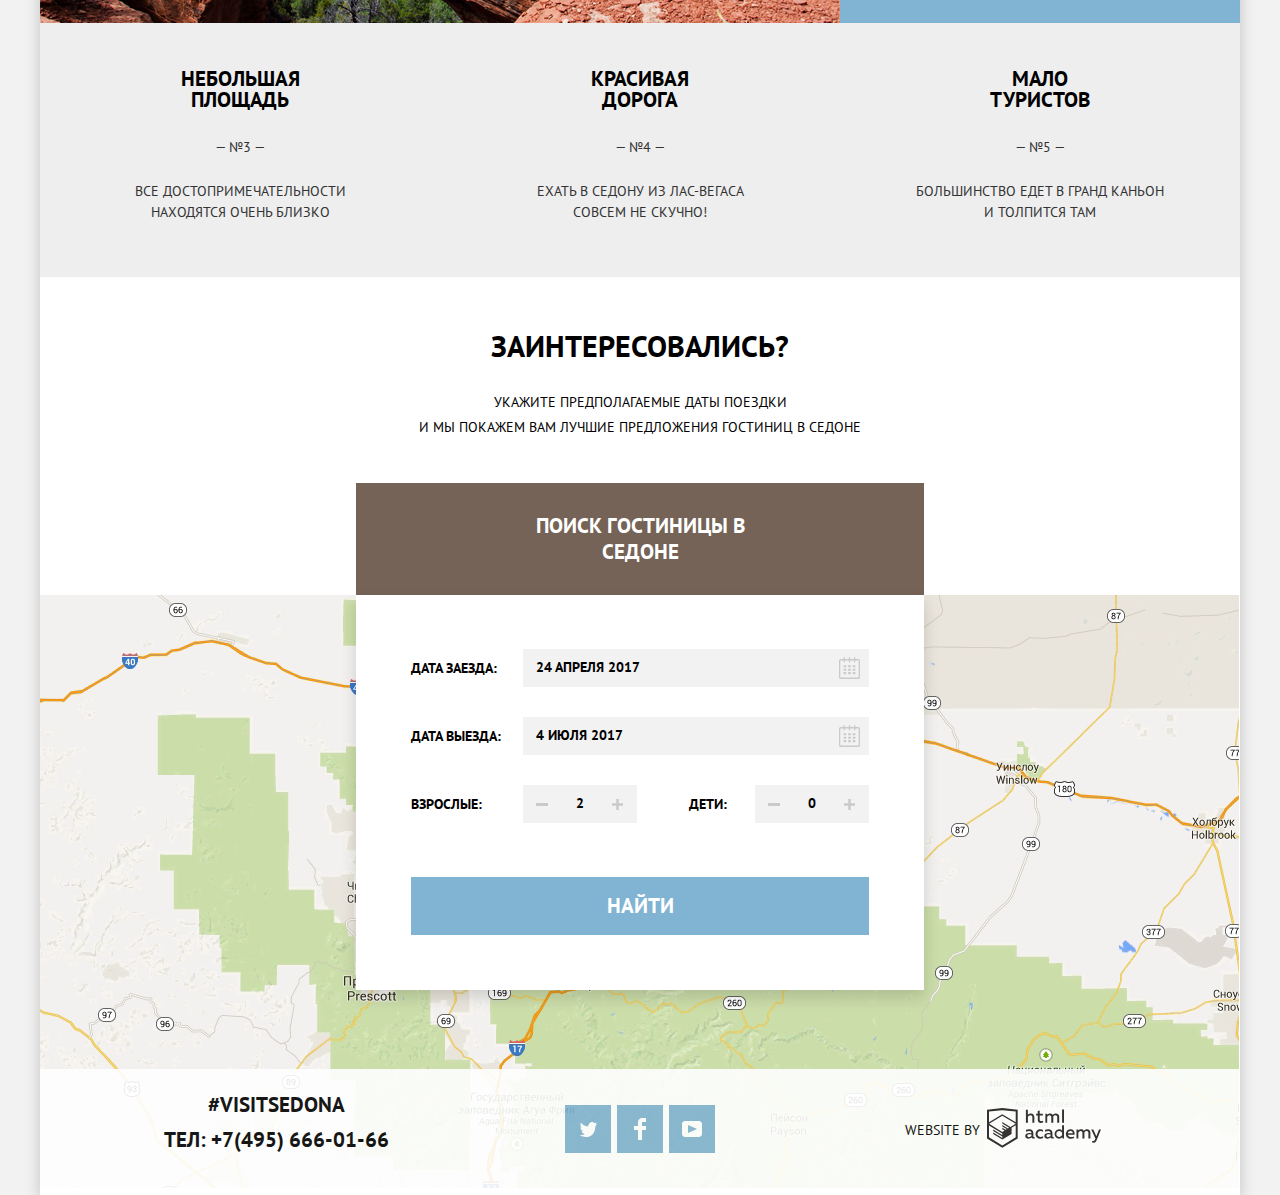
==== commit 6b03c5f7: "Fixed by remarks (1/3)." ====
--- a/index.html
+++ b/index.html
@@ -5,131 +5,132 @@
   <title>Седона - Главная</title>
   <link href="https://fonts.googleapis.com/css2?family=PT+Sans:wght@400;700&display=swap" rel="stylesheet">
   <link rel="stylesheet" href="css/normalize.min.css">
-  <link rel="stylesheet" href="css/style.min.css">
+  <link rel="stylesheet" href="css/style.css">
 </head>
 <body class="main-body">
-<header class="main-header container">
-  <nav class="main-nav">
-    <ul>
-      <li>
-        <a href="#" aria-label="Ссылка на страницу Информации">Информация</a>
-      </li>
-      <li>
-        <a href="#" aria-label="Ссылка на страницу Фото и Видео">Фото и видео</a>
-      </li>
-    </ul>
-    <img src="img/logo-main.png" alt="Логотип" width="138" height="70" class="logo">
-    <ul>
-      <li>
-        <a href="#" aria-label="Ссылка на страницу Карты сайта" class="map-link">Карта штата</a>
-      </li>
-      <li>
-        <a href="catalog.html" aria-label="Ссылка на страницу Гостиницы">Гостиницы</a>
-      </li>
-    </ul>
-  </nav>
-</header>
-<main class="main container">
-  <h1 class="visually-hidden">Описание Седоны</h1>
-  <section class="sedona-intro">
-    <div class="sedona-intro__slide">
-      <img src="img/welcome.png" alt="Добро пожаловать в Седону" width="458" height="352">
-    </div>
-    <div class="senoda-intro__text">
-      <h2>Седона &mdash; небольшой городок в Аризоне, заслуживающий большего!</h2>
-      <p>Рассмотрим 5 причин, по которым Седона круче, чем Гранд Каньон!</p>
-    </div>
-  </section>
-  <section class="reason-section reason-section-1">
-    <h2 class="visually-hidden">Причина №1</h2>
-    <div class="reason-section-text-div">
-      <h3>Настоящий городок</h3>
-      <p>&mdash; №1 &mdash;</p>
-      <p>Седона - не аттракцион для туристов, там течёт своя жизнь</p>
-    </div>
-  </section>
-  <section class="option-section">
-    <h2 class="visually-hidden">Опции</h2>
-    <article>
-      <h3>Жильё</h3>
-      <p>Рекомендуем пожить в настоящем мотеле, всё как в кино!</p>
-    </article>
-    <article>
-      <h3>Еда</h3>
-      <p>Всегда заказывайте фирменный бургер, вы не разочаруетесь!</p>
-    </article>
-    <article>
-      <h3>Сувениры</h3>
-      <p>Не только китайского, но и местного производства!</p>
-    </article>
-  </section>
-  <section class="reason-section reason-section-2">
-    <h2 class="visually-hidden">Причина №2</h2>
-    <img src="img/reason-2.jpg" alt="Мост дьявола" width="800" height="256">
-    <div class="reason-section-text-div">
-      <h3>Там есть мост дьявола</h3>
-      <p>&mdash; №2 &mdash;</p>
-      <p>Да, по нему можно пройти! Если конечно вы осмелитесь</p>
-    </div>
-  </section>
-  <section class="other-reasons">
-    <h2 class="visually-hidden">Остальные причины</h2>
-    <article>
-      <h3>Небольшая площадь</h3>
-      <p>&mdash; №3 &mdash;</p>
-      <p>Все достопримечательности находятся очень близко</p>
-    </article>
-    <article>
-      <h3>Красивая дорога</h3>
-      <p>&mdash; №4 &mdash;</p>
-      <p>Ехать в Седону из Лас-Вегаса совсем не скучно!</p>
-    </article>
-    <article>
-      <h3>Мало туристов</h3>
-      <p>&mdash; №5 &mdash;</p>
-      <p>
-        Большинство едет в Гранд Каньон<br>
-        и толпится там
-      </p>
-    </article>
-  </section>
-  <section class="go-to-us-section">
-    <h2>Заинтересовались?</h2>
-    <p>Укажите предполагаемые даты поездки</p>
-    <p>и мы покажем вам лучшие предложения гостиниц в седоне</p>
-    <a href="#" class="button open-search-form-button">Поиск Гостиницы в Седоне</a>
-  </section>
-  <div class="div-for-search-form">
-    <section class="search-form modal modal-show">
-      <h2 class="visually-hidden">Форма поиска гостиницы</h2>
-      <form method="get" action="#">
+<div class="container">
+  <header class="main-header">
+    <nav class="main-nav">
+      <ul>
+        <li>
+          <a href="#" aria-label="Ссылка на страницу Информации">Информация</a>
+        </li>
+        <li>
+          <a href="#" aria-label="Ссылка на страницу Фото и Видео">Фото и видео</a>
+        </li>
+      </ul>
+      <img src="img/logo-main.png" alt="Логотип" width="138" height="70" class="logo">
+      <ul>
+        <li>
+          <a href="#" aria-label="Ссылка на страницу Карты сайта" class="map-link">Карта штата</a>
+        </li>
+        <li>
+          <a href="catalog.html" aria-label="Ссылка на страницу Гостиницы">Гостиницы</a>
+        </li>
+      </ul>
+    </nav>
+  </header>
+  <main class="main">
+    <h1 class="visually-hidden">Описание Седоны</h1>
+    <section class="sedona-intro">
+      <div class="sedona-intro__slide">
+        <img src="img/welcome.png" alt="Добро пожаловать в Седону" width="458" height="352">
+      </div>
+      <div class="senoda-intro__text">
+        <h2>Седона &mdash; небольшой городок в Аризоне, заслуживающий большего!</h2>
+        <p>Рассмотрим 5 причин, по которым Седона круче, чем Гранд Каньон!</p>
+      </div>
+    </section>
+    <section class="reason-section reason-section-1">
+      <h2 class="visually-hidden">Причина №1</h2>
+      <div class="reason-section-text-div">
+        <h3>Настоящий городок</h3>
+        <p>&mdash; №1 &mdash;</p>
+        <p>Седона - не аттракцион для туристов, там течёт своя жизнь</p>
+      </div>
+    </section>
+    <section class="option-section">
+      <h2 class="visually-hidden">Опции</h2>
+      <article>
+        <h3>Жильё</h3>
+        <p>Рекомендуем пожить в настоящем мотеле, всё как в кино!</p>
+      </article>
+      <article>
+        <h3>Еда</h3>
+        <p>Всегда заказывайте фирменный бургер, вы не разочаруетесь!</p>
+      </article>
+      <article>
+        <h3>Сувениры</h3>
+        <p>Не только китайского, но и местного производства!</p>
+      </article>
+    </section>
+    <section class="reason-section reason-section-2">
+      <h2 class="visually-hidden">Причина №2</h2>
+      <img src="img/reason-2.jpg" alt="Мост дьявола" width="800" height="256">
+      <div class="reason-section-text-div">
+        <h3>Там есть мост дьявола</h3>
+        <p>&mdash; №2 &mdash;</p>
+        <p>Да, по нему можно пройти! Если конечно вы осмелитесь</p>
+      </div>
+    </section>
+    <section class="other-reasons">
+      <h2 class="visually-hidden">Остальные причины</h2>
+      <article>
+        <h3>Небольшая площадь</h3>
+        <p>&mdash; №3 &mdash;</p>
+        <p>Все достопримечательности находятся очень близко</p>
+      </article>
+      <article>
+        <h3>Красивая дорога</h3>
+        <p>&mdash; №4 &mdash;</p>
+        <p>Ехать в Седону из Лас-Вегаса совсем не скучно!</p>
+      </article>
+      <article>
+        <h3>Мало туристов</h3>
+        <p>&mdash; №5 &mdash;</p>
         <p>
-          <label>
-            Дата заезда: <input type="text" placeholder="24 апреля 2017" class="long-input date-in-input">
-          </label>
-          <button type="button" class="button button-icon button-calendar" aria-label="календарь">
-            <svg width="21" height="23" viewBox="0 0 21 23" fill="black" xmlns="http://www.w3.org/2000/svg">
-              <path fill-rule="evenodd" clip-rule="evenodd"
-                    d="M16.406 3.02498H19.251C20.217 3.02498 21 3.84698 21 4.86198V21.164C21 22.179 20.217 23 19.251 23H1.75C0.784 23 0 22.179 0 21.164V4.86198C0 3.84698 0.784 3.02498 1.75 3.02498H4.593V1.64798C4.593 1.26698 4.887 0.958984 5.25 0.958984C5.612 0.958984 5.906 1.26698 5.906 1.64798V3.02498H9.844V1.64798C9.844 1.26698 10.138 0.958984 10.501 0.958984C10.862 0.958984 11.156 1.26698 11.156 1.64798V3.02498H15.094V1.64798C15.094 1.26698 15.387 0.958984 15.75 0.958984C16.112 0.958984 16.406 1.26698 16.406 1.64798V3.02498ZM19.5646 21.484C19.6466 21.3979 19.691 21.2828 19.688 21.164H19.689V4.86198C19.689 4.60898 19.493 4.40298 19.252 4.40298H16.407V5.78098C16.407 6.16198 16.113 6.46998 15.751 6.46998C15.388 6.46998 15.095 6.16198 15.095 5.78098V4.40298H11.157V5.78098C11.157 6.16198 10.863 6.46998 10.502 6.46998C10.139 6.46998 9.845 6.16198 9.845 5.78098V4.40298H5.907V5.78098C5.907 6.16198 5.613 6.46998 5.251 6.46998C4.888 6.46998 4.594 6.16198 4.594 5.78098V4.40298H1.75C1.50263 4.40953 1.30696 4.61458 1.312 4.86198V21.164C1.30696 21.4114 1.50263 21.6164 1.75 21.623H19.251C19.3698 21.6201 19.4826 21.5701 19.5646 21.484Z"/>
-              <path fill-rule="evenodd" clip-rule="evenodd"
-                    d="M4.59399 9.2251H7.21899V11.2911H4.59399V9.2251ZM4.59399 12.6681H7.21899V14.7351H4.59399V12.6681ZM7.21899 16.1121H4.59399V18.1781H7.21899V16.1121ZM9.18799 16.1121H11.813V18.1781H9.18799V16.1121ZM11.813 12.6681H9.18799V14.7351H11.813V12.6681ZM9.18799 9.2251H11.813V11.2911H9.18799V9.2251ZM16.406 16.1121H13.781V18.1781H16.406V16.1121ZM13.781 12.6681H16.406V14.7351H13.781V12.6681ZM16.406 9.2251H13.781V11.2911H16.406V9.2251Z"/>
-            </svg>
-          </button>
+          Большинство едет в Гранд Каньон<br>
+          и толпится там
         </p>
-        <p>
-          <label>
-            Дата выезда: <input type="text" placeholder="4 июля 2017" class="long-input date-out-input">
-          </label>
-          <button type="button" class="button button-icon button-calendar" aria-label="календарь">
-            <svg width="21" height="23" viewBox="0 0 21 23" fill="black" xmlns="http://www.w3.org/2000/svg">
-              <path fill-rule="evenodd" clip-rule="evenodd"
-                    d="M16.406 3.02498H19.251C20.217 3.02498 21 3.84698 21 4.86198V21.164C21 22.179 20.217 23 19.251 23H1.75C0.784 23 0 22.179 0 21.164V4.86198C0 3.84698 0.784 3.02498 1.75 3.02498H4.593V1.64798C4.593 1.26698 4.887 0.958984 5.25 0.958984C5.612 0.958984 5.906 1.26698 5.906 1.64798V3.02498H9.844V1.64798C9.844 1.26698 10.138 0.958984 10.501 0.958984C10.862 0.958984 11.156 1.26698 11.156 1.64798V3.02498H15.094V1.64798C15.094 1.26698 15.387 0.958984 15.75 0.958984C16.112 0.958984 16.406 1.26698 16.406 1.64798V3.02498ZM19.5646 21.484C19.6466 21.3979 19.691 21.2828 19.688 21.164H19.689V4.86198C19.689 4.60898 19.493 4.40298 19.252 4.40298H16.407V5.78098C16.407 6.16198 16.113 6.46998 15.751 6.46998C15.388 6.46998 15.095 6.16198 15.095 5.78098V4.40298H11.157V5.78098C11.157 6.16198 10.863 6.46998 10.502 6.46998C10.139 6.46998 9.845 6.16198 9.845 5.78098V4.40298H5.907V5.78098C5.907 6.16198 5.613 6.46998 5.251 6.46998C4.888 6.46998 4.594 6.16198 4.594 5.78098V4.40298H1.75C1.50263 4.40953 1.30696 4.61458 1.312 4.86198V21.164C1.30696 21.4114 1.50263 21.6164 1.75 21.623H19.251C19.3698 21.6201 19.4826 21.5701 19.5646 21.484Z"/>
-              <path fill-rule="evenodd" clip-rule="evenodd"
-                    d="M4.59399 9.2251H7.21899V11.2911H4.59399V9.2251ZM4.59399 12.6681H7.21899V14.7351H4.59399V12.6681ZM7.21899 16.1121H4.59399V18.1781H7.21899V16.1121ZM9.18799 16.1121H11.813V18.1781H9.18799V16.1121ZM11.813 12.6681H9.18799V14.7351H11.813V12.6681ZM9.18799 9.2251H11.813V11.2911H9.18799V9.2251ZM16.406 16.1121H13.781V18.1781H16.406V16.1121ZM13.781 12.6681H16.406V14.7351H13.781V12.6681ZM16.406 9.2251H13.781V11.2911H16.406V9.2251Z"/>
-            </svg>
-          </button>
-        </p>
-        <p class="two-labels-paragraph">
+      </article>
+    </section>
+    <section class="go-to-us-section">
+      <h2>Заинтересовались?</h2>
+      <p>Укажите предполагаемые даты поездки</p>
+      <p>и мы покажем вам лучшие предложения гостиниц в седоне</p>
+      <a href="#" class="button open-search-form-button">Поиск Гостиницы в Седоне</a>
+    </section>
+    <div class="div-for-search-form">
+      <section class="search-form modal modal-show">
+        <h2 class="visually-hidden">Форма поиска гостиницы</h2>
+        <form method="get" action="#">
+          <p>
+            <label>
+              Дата заезда: <input type="text" placeholder="24 апреля 2017" class="long-input date-in-input">
+            </label>
+            <button type="button" class="button button-icon button-calendar" aria-label="календарь">
+              <svg width="21" height="23" viewBox="0 0 21 23" fill="black" xmlns="http://www.w3.org/2000/svg">
+                <path fill-rule="evenodd" clip-rule="evenodd"
+                      d="M16.406 3.02498H19.251C20.217 3.02498 21 3.84698 21 4.86198V21.164C21 22.179 20.217 23 19.251 23H1.75C0.784 23 0 22.179 0 21.164V4.86198C0 3.84698 0.784 3.02498 1.75 3.02498H4.593V1.64798C4.593 1.26698 4.887 0.958984 5.25 0.958984C5.612 0.958984 5.906 1.26698 5.906 1.64798V3.02498H9.844V1.64798C9.844 1.26698 10.138 0.958984 10.501 0.958984C10.862 0.958984 11.156 1.26698 11.156 1.64798V3.02498H15.094V1.64798C15.094 1.26698 15.387 0.958984 15.75 0.958984C16.112 0.958984 16.406 1.26698 16.406 1.64798V3.02498ZM19.5646 21.484C19.6466 21.3979 19.691 21.2828 19.688 21.164H19.689V4.86198C19.689 4.60898 19.493 4.40298 19.252 4.40298H16.407V5.78098C16.407 6.16198 16.113 6.46998 15.751 6.46998C15.388 6.46998 15.095 6.16198 15.095 5.78098V4.40298H11.157V5.78098C11.157 6.16198 10.863 6.46998 10.502 6.46998C10.139 6.46998 9.845 6.16198 9.845 5.78098V4.40298H5.907V5.78098C5.907 6.16198 5.613 6.46998 5.251 6.46998C4.888 6.46998 4.594 6.16198 4.594 5.78098V4.40298H1.75C1.50263 4.40953 1.30696 4.61458 1.312 4.86198V21.164C1.30696 21.4114 1.50263 21.6164 1.75 21.623H19.251C19.3698 21.6201 19.4826 21.5701 19.5646 21.484Z"/>
+                <path fill-rule="evenodd" clip-rule="evenodd"
+                      d="M4.59399 9.2251H7.21899V11.2911H4.59399V9.2251ZM4.59399 12.6681H7.21899V14.7351H4.59399V12.6681ZM7.21899 16.1121H4.59399V18.1781H7.21899V16.1121ZM9.18799 16.1121H11.813V18.1781H9.18799V16.1121ZM11.813 12.6681H9.18799V14.7351H11.813V12.6681ZM9.18799 9.2251H11.813V11.2911H9.18799V9.2251ZM16.406 16.1121H13.781V18.1781H16.406V16.1121ZM13.781 12.6681H16.406V14.7351H13.781V12.6681ZM16.406 9.2251H13.781V11.2911H16.406V9.2251Z"/>
+              </svg>
+            </button>
+          </p>
+          <p>
+            <label>
+              Дата выезда: <input type="text" placeholder="4 июля 2017" class="long-input date-out-input">
+            </label>
+            <button type="button" class="button button-icon button-calendar" aria-label="календарь">
+              <svg width="21" height="23" viewBox="0 0 21 23" fill="black" xmlns="http://www.w3.org/2000/svg">
+                <path fill-rule="evenodd" clip-rule="evenodd"
+                      d="M16.406 3.02498H19.251C20.217 3.02498 21 3.84698 21 4.86198V21.164C21 22.179 20.217 23 19.251 23H1.75C0.784 23 0 22.179 0 21.164V4.86198C0 3.84698 0.784 3.02498 1.75 3.02498H4.593V1.64798C4.593 1.26698 4.887 0.958984 5.25 0.958984C5.612 0.958984 5.906 1.26698 5.906 1.64798V3.02498H9.844V1.64798C9.844 1.26698 10.138 0.958984 10.501 0.958984C10.862 0.958984 11.156 1.26698 11.156 1.64798V3.02498H15.094V1.64798C15.094 1.26698 15.387 0.958984 15.75 0.958984C16.112 0.958984 16.406 1.26698 16.406 1.64798V3.02498ZM19.5646 21.484C19.6466 21.3979 19.691 21.2828 19.688 21.164H19.689V4.86198C19.689 4.60898 19.493 4.40298 19.252 4.40298H16.407V5.78098C16.407 6.16198 16.113 6.46998 15.751 6.46998C15.388 6.46998 15.095 6.16198 15.095 5.78098V4.40298H11.157V5.78098C11.157 6.16198 10.863 6.46998 10.502 6.46998C10.139 6.46998 9.845 6.16198 9.845 5.78098V4.40298H5.907V5.78098C5.907 6.16198 5.613 6.46998 5.251 6.46998C4.888 6.46998 4.594 6.16198 4.594 5.78098V4.40298H1.75C1.50263 4.40953 1.30696 4.61458 1.312 4.86198V21.164C1.30696 21.4114 1.50263 21.6164 1.75 21.623H19.251C19.3698 21.6201 19.4826 21.5701 19.5646 21.484Z"/>
+                <path fill-rule="evenodd" clip-rule="evenodd"
+                      d="M4.59399 9.2251H7.21899V11.2911H4.59399V9.2251ZM4.59399 12.6681H7.21899V14.7351H4.59399V12.6681ZM7.21899 16.1121H4.59399V18.1781H7.21899V16.1121ZM9.18799 16.1121H11.813V18.1781H9.18799V16.1121ZM11.813 12.6681H9.18799V14.7351H11.813V12.6681ZM9.18799 9.2251H11.813V11.2911H9.18799V9.2251ZM16.406 16.1121H13.781V18.1781H16.406V16.1121ZM13.781 12.6681H16.406V14.7351H13.781V12.6681ZM16.406 9.2251H13.781V11.2911H16.406V9.2251Z"/>
+              </svg>
+            </button>
+          </p>
+          <p class="two-labels-paragraph">
           <span class="adult-span-count">
           <button type="button" class="button button-icon button-decrease" aria-label="уменьшить">
             <svg width="12" height="3" viewBox="0 0 12 3" fill="black" xmlns="http://www.w3.org/2000/svg">
@@ -147,7 +148,7 @@
             </svg>
           </button>
           </span>
-          <span class="children-span-count">
+            <span class="children-span-count">
           <button type="button" class="button button-icon button-decrease" aria-label="уменьшить">
             <svg width="12" height="3" viewBox="0 0 12 3" fill="black" xmlns="http://www.w3.org/2000/svg">
               <rect width="12" height="3"/>
@@ -164,62 +165,63 @@
             </svg>
           </button>
           </span>
-        </p>
-        <button type="submit" title="Найти" class="button search-button">Найти</button>
-      </form>
-    </section>
-  </div>
-  <section class="map-section">
-    <h2 class="visually-hidden">Карта</h2>
-    <iframe
-      src="https://www.google.com/maps/embed?pb=!1m18!1m12!1m3!1d544002.6931799019!2d-111.9850506478164!3d34.77276502529935!2m3!1f0!2f0!3f0!3m2!1i1024!2i768!4f13.1!3m3!1m2!1s0x872da132f942b00d%3A0x5548c523fa6c8efd!2sSedona%2C%20AZ%2086336%2C%20USA!5e0!3m2!1sen!2sby!4v1594368705246!5m2!1sen!2sby"
-      height="594" style="border:0;" allowfullscreen="" aria-hidden="false"
-      tabindex="0">
-    </iframe>
-    <p>
-      <img src="img/map.png" alt="Карта" width="1199" height="593">
-    </p>
-  </section>
-</main>
-<footer class="main-footer container">
-  <section class="contact-section">
-    <h2 class="visually-hidden">Контактная информация. Тег и телефон</h2>
-    <p>#visitsedona</p>
-    <p>
-      Тел: <a href="tel:+74956660166" aria-label="Контактный номер телефона">+7(495) 666-01-66</a>
-    </p>
-  </section>
-  <section class="social-section">
-    <h2 class="visually-hidden">Социальные сети</h2>
-    <ul>
-      <li>
-        <a href="#" aria-label="Twitter">
-          <img src="img/social-twitter-icon.svg" alt="Твиттер" width="17" height="17">
-        </a>
-      </li>
-      <li>
-        <a href="#" aria-label="Facebook">
-          <img src="img/social-fb-icon.svg" alt="Фейсбук" width="12" height="22">
-        </a>
-      </li>
-      <li>
-        <a href="#" aria-label="Youtube">
-          <img src="img/social-youtube-icon.svg" alt="Ютуб" width="20" height="16">
-        </a>
-      </li>
-    </ul>
-  </section>
-  <section class="author-section">
-    <h2 class="visually-hidden">Кем создано</h2>
-    <p>Website by</p>
-    <a href="https://htmlacademy.ru/intensive/htmlcss" aria-label="Ссылка на курс" class="link-to-course">
-      <svg width="115" height="41" viewBox="0 0 115 41" fill="#231F20" xmlns="http://www.w3.org/2000/svg">
-        <path fill-rule="evenodd" clip-rule="evenodd"
-              d="M15.5197 1.05737H15.3509L0 2.71895V31.4945L15.3509 40.8382L30.7018 31.4945V2.71895L15.5197 1.05737ZM77.0183 2.62185H75.0876V15.7311H77.0183V2.62185ZM40.8619 2.63264V7.76843C41.6131 6.9864 42.6386 6.5436 43.7105 6.53843C44.6823 6.47908 45.6329 6.84495 46.3253 7.54479C47.0177 8.24462 47.3866 9.21244 47.3399 10.2068V15.7634H45.367V10.4658C45.4231 9.94897 45.2754 9.43059 44.9566 9.02553C44.6377 8.62047 44.174 8.36218 43.6683 8.3079H43.3518C42.3456 8.36979 41.4321 8.9295 40.9041 9.80764V15.7634H38.8995V2.63264H40.8619ZM77.0183 31.4837H75.2775V30.0595C74.4828 31.1353 73.23 31.7538 71.9119 31.7211C69.4751 31.5528 67.5825 29.4822 67.5825 26.9845C67.5825 24.4867 69.4751 22.4162 71.9119 22.2479C73.1195 22.2052 74.2818 22.7203 75.0771 23.6505V18.3205H77.0183V31.4837ZM47.0656 30.0595C47.263 30.0515 47.4583 30.0152 47.6459 29.9516V31.3866C47.2482 31.5404 46.826 31.6172 46.4009 31.6132C45.6482 31.6769 44.9394 31.2429 44.639 30.5342C43.7036 31.31 42.5302 31.7227 41.3261 31.6995C39.733 31.6995 38.256 30.804 38.256 28.9482C38.256 26.65 40.3661 25.9379 42.1702 25.9379C42.9402 25.9505 43.707 26.0408 44.4596 26.2076V25.884C44.4596 24.805 43.6578 23.9742 42.1491 23.9742C41.0585 23.9764 39.9804 24.2116 38.9839 24.6647V22.8305C40.0678 22.451 41.204 22.2506 42.3495 22.2371C44.8394 22.2371 46.3693 23.4455 46.3693 26.1753V29.4121C46.3546 29.5668 46.401 29.721 46.4981 29.8406C46.5951 29.9601 46.7349 30.035 46.8862 30.0487H47.0656V30.0595ZM40.2711 28.8403C40.298 29.229 40.4761 29.5905 40.7655 29.844C41.055 30.0974 41.4317 30.2217 41.8115 30.189H41.9275C42.8819 30.1906 43.7973 29.8022 44.4702 29.11V27.5779C43.842 27.4414 43.2026 27.3655 42.5605 27.3513C41.5055 27.3513 40.2817 27.7074 40.2817 28.8403H40.2711ZM56.0229 22.9384C55.1962 22.4632 54.2596 22.2246 53.3115 22.2479H52.9422C51.7332 22.2873 50.5891 22.8166 49.7619 23.7192C48.9347 24.6218 48.4923 25.8236 48.5321 27.06V27.5024C48.6957 30.0004 50.805 31.8921 53.2482 31.7318C54.2519 31.7555 55.2477 31.5452 56.1601 31.1168V29.2718C55.3769 29.7215 54.4945 29.9591 53.5963 29.9624C52.5199 30.0288 51.4963 29.4793 50.9385 28.5356C50.3806 27.5918 50.3806 26.4095 50.9385 25.4658C51.4963 24.522 52.5199 23.9725 53.5963 24.039C54.461 24.0357 55.3066 24.2989 56.0229 24.7942V22.9384ZM66.1514 30.0595C66.3488 30.0515 66.5441 30.0152 66.7317 29.9516V31.3866C66.334 31.5404 65.9118 31.6172 65.4867 31.6132C64.734 31.6769 64.0252 31.2429 63.7248 30.5342C62.7894 31.31 61.616 31.7227 60.4119 31.6995C58.8188 31.6995 57.3417 30.804 57.3417 28.9482C57.3417 26.65 59.4518 25.9379 61.256 25.9379C62.0259 25.9505 62.7928 26.0408 63.5454 26.2076V25.884C63.5454 24.805 62.7436 23.9742 61.2349 23.9742C60.1443 23.9764 59.0662 24.2116 58.0697 24.6647V22.8305C59.1536 22.451 60.2897 22.2506 61.4353 22.2371C63.9252 22.2371 65.455 23.4455 65.455 26.1753V29.4121C65.4404 29.5668 65.4868 29.721 65.5838 29.8406C65.6809 29.9601 65.8207 30.035 65.972 30.0487H66.1514V30.0595ZM59.855 29.8481C59.5632 29.5943 59.3837 29.2311 59.3569 28.8403H59.378C59.378 27.7074 60.5385 27.3513 61.6569 27.3513C62.299 27.3655 62.9383 27.4414 63.5665 27.5779V29.11C62.8937 29.8022 61.9782 30.1906 61.0239 30.189H60.9078C60.5263 30.2247 60.1469 30.1019 59.855 29.8481ZM69.3271 26.9305C69.3271 25.2859 70.6308 23.9526 72.239 23.9526L72.2601 24.0066C73.4742 24.0066 74.5742 24.7382 75.0665 25.8732V28.0311C74.5856 29.1871 73.4673 29.9296 72.239 29.9084C70.6308 29.9084 69.3271 28.5752 69.3271 26.9305ZM83.3486 22.2479C86.8408 22.2479 88.0541 25.1395 87.4844 27.7397H80.922C81.1436 29.3582 82.6839 30.0163 84.2876 30.0163C85.2509 30.0196 86.2027 29.8021 87.0729 29.3797V31.1061C86.0736 31.5421 84.9939 31.7519 83.9078 31.7211C81.2385 31.7211 78.8963 30.189 78.8963 26.9521C78.8362 25.7502 79.2482 24.5736 80.0408 23.6841C80.8334 22.7945 81.9408 22.2658 83.1165 22.2155H83.3486V22.2479ZM80.8693 26.1753C80.9704 24.8237 82.1216 23.8104 83.4436 23.9095H83.4858C84.1064 23.8531 84.7196 24.08 85.1612 24.5295C85.6028 24.979 85.8275 25.6051 85.7752 26.24H80.8693V26.1753ZM89.489 31.4621V22.4961H91.2298V23.575C91.9777 22.7197 93.041 22.2229 94.1628 22.2047C95.2951 22.1328 96.3712 22.7163 96.9482 23.7153C97.7407 22.8335 98.8477 22.3161 100.018 22.2803C100.952 22.2327 101.859 22.6011 102.507 23.2901C103.154 23.9792 103.478 24.9213 103.394 25.8732V31.4837H101.39V25.9271C101.437 25.4734 101.306 25.0191 101.024 24.6647C100.743 24.3104 100.336 24.0852 99.8917 24.039H99.6174C98.7512 24.0941 97.9525 24.536 97.4335 25.2474V31.4837H95.4289V25.9271C95.4728 25.47 95.3357 25.0139 95.0481 24.6611C94.7606 24.3082 94.3467 24.088 93.8991 24.0497H93.6881C92.7466 24.1344 91.8915 24.6449 91.3564 25.4416V31.5161H89.5312L89.489 31.4621ZM113.977 22.4745H111.972L109.324 29.2718L106.306 22.4853H104.196L108.417 31.5484L108.237 32.0016C107.72 33.3611 107.003 34.0516 106.053 34.0516C105.75 34.0548 105.447 34.0112 105.156 33.9221V35.6161C105.536 35.7125 105.926 35.7632 106.317 35.7671C107.646 35.7671 108.902 35.0226 109.851 32.6813L113.977 22.4745ZM52.689 6.78658V3.54974L50.7266 4.01369V6.73264H49.144V8.49132H50.7899V12.9905C50.7231 13.817 51.0244 14.6301 51.61 15.2038C52.1955 15.7775 53.0028 16.0505 53.8073 15.9468C54.5996 15.9535 55.3875 15.8259 56.139 15.5692V13.8429C55.5727 14.0781 54.9672 14.199 54.356 14.199C53.2165 14.199 52.689 13.8105 52.689 12.6237V8.5129H55.8541V6.78658H52.689ZM58.3862 15.7526V6.75421H60.1376V7.83316C60.8811 6.97655 61.9403 6.476 63.0601 6.45211C64.1624 6.38099 65.2146 6.93142 65.8032 7.88711C66.5958 7.00534 67.7028 6.48794 68.8734 6.45211C69.8138 6.41462 70.7233 6.79859 71.364 7.50353C72.0046 8.20846 72.3126 9.16418 72.2073 10.1205V15.7418H70.2028V10.1853C70.2499 9.73151 70.1184 9.27721 69.8373 8.92287C69.5561 8.56853 69.1485 8.34334 68.7046 8.29711H68.4619C67.5957 8.35228 66.797 8.7942 66.278 9.50553V15.7418H64.2734V10.1853C64.3206 9.73151 64.1891 9.27721 63.9079 8.92287C63.6268 8.56853 63.2191 8.34334 62.7752 8.29711H62.5326C61.5911 8.38181 60.736 8.89229 60.2009 9.68895V15.7634H58.3862V15.7526ZM28.6972 30.3033L28.7078 30.2968L28.6972 30.3184V30.3033ZM28.6972 18.3205V30.3033L15.3509 38.4321L2.00459 30.3184V18.5147L15.2876 26.6068V28.0311L6.18257 22.5284V23.9418L15.3404 29.5632V31.0629L6.19312 25.4955V26.9521L15.3509 32.5734L24.5826 26.9197V20.8129L28.6972 18.3205ZM28.7078 16.7776L25.0362 18.9355L23.3482 20.0145L15.3087 15.0837V16.4971L22.156 20.7266L22.0083 20.8237L20.9532 21.4063L15.2876 17.9537V19.3995L19.761 22.1184L18.706 22.8413L15.3298 20.7913V22.2047L17.5454 23.5426L15.2982 24.9021L2.11009 16.864L15.3087 8.72869L28.7078 16.7776ZM15.2876 7.27211L28.7078 15.3534V4.56395L15.3615 3.12895L2.01514 4.56395V15.3534L15.2876 7.27211Z"/>
-      </svg>
-    </a>
-  </section>
-</footer>
+          </p>
+          <button type="submit" title="Найти" class="button search-button">Найти</button>
+        </form>
+      </section>
+    </div>
+    <section class="map-section">
+      <h2 class="visually-hidden">Карта</h2>
+      <iframe
+        src="https://www.google.com/maps/embed?pb=!1m18!1m12!1m3!1d544002.6931799019!2d-111.9850506478164!3d34.77276502529935!2m3!1f0!2f0!3f0!3m2!1i1024!2i768!4f13.1!3m3!1m2!1s0x872da132f942b00d%3A0x5548c523fa6c8efd!2sSedona%2C%20AZ%2086336%2C%20USA!5e0!3m2!1sen!2sby!4v1594368705246!5m2!1sen!2sby"
+        height="594" style="border:0;" allowfullscreen="" aria-hidden="false"
+        tabindex="0">
+      </iframe>
+      <p>
+        <img src="img/map.png" alt="Карта" width="1199" height="593">
+      </p>
+    </section>
+  </main>
+  <footer class="main-footer">
+    <section class="contact-section">
+      <h2 class="visually-hidden">Контактная информация. Тег и телефон</h2>
+      <p>#visitsedona</p>
+      <p>
+        Тел: <a href="tel:+74956660166" aria-label="Контактный номер телефона">+7(495) 666-01-66</a>
+      </p>
+    </section>
+    <section class="social-section">
+      <h2 class="visually-hidden">Социальные сети</h2>
+      <ul>
+        <li>
+          <a href="#" aria-label="Twitter">
+            <img src="img/social-twitter-icon.svg" alt="Твиттер" width="17" height="17">
+          </a>
+        </li>
+        <li>
+          <a href="#" aria-label="Facebook">
+            <img src="img/social-fb-icon.svg" alt="Фейсбук" width="12" height="22">
+          </a>
+        </li>
+        <li>
+          <a href="#" aria-label="Youtube">
+            <img src="img/social-youtube-icon.svg" alt="Ютуб" width="20" height="16">
+          </a>
+        </li>
+      </ul>
+    </section>
+    <section class="author-section">
+      <h2 class="visually-hidden">Кем создано</h2>
+      <p>Website by</p>
+      <a href="https://htmlacademy.ru/intensive/htmlcss" aria-label="Ссылка на курс" class="link-to-course">
+        <svg width="115" height="41" viewBox="0 0 115 41" fill="#231F20" xmlns="http://www.w3.org/2000/svg">
+          <path fill-rule="evenodd" clip-rule="evenodd"
+                d="M15.5197 1.05737H15.3509L0 2.71895V31.4945L15.3509 40.8382L30.7018 31.4945V2.71895L15.5197 1.05737ZM77.0183 2.62185H75.0876V15.7311H77.0183V2.62185ZM40.8619 2.63264V7.76843C41.6131 6.9864 42.6386 6.5436 43.7105 6.53843C44.6823 6.47908 45.6329 6.84495 46.3253 7.54479C47.0177 8.24462 47.3866 9.21244 47.3399 10.2068V15.7634H45.367V10.4658C45.4231 9.94897 45.2754 9.43059 44.9566 9.02553C44.6377 8.62047 44.174 8.36218 43.6683 8.3079H43.3518C42.3456 8.36979 41.4321 8.9295 40.9041 9.80764V15.7634H38.8995V2.63264H40.8619ZM77.0183 31.4837H75.2775V30.0595C74.4828 31.1353 73.23 31.7538 71.9119 31.7211C69.4751 31.5528 67.5825 29.4822 67.5825 26.9845C67.5825 24.4867 69.4751 22.4162 71.9119 22.2479C73.1195 22.2052 74.2818 22.7203 75.0771 23.6505V18.3205H77.0183V31.4837ZM47.0656 30.0595C47.263 30.0515 47.4583 30.0152 47.6459 29.9516V31.3866C47.2482 31.5404 46.826 31.6172 46.4009 31.6132C45.6482 31.6769 44.9394 31.2429 44.639 30.5342C43.7036 31.31 42.5302 31.7227 41.3261 31.6995C39.733 31.6995 38.256 30.804 38.256 28.9482C38.256 26.65 40.3661 25.9379 42.1702 25.9379C42.9402 25.9505 43.707 26.0408 44.4596 26.2076V25.884C44.4596 24.805 43.6578 23.9742 42.1491 23.9742C41.0585 23.9764 39.9804 24.2116 38.9839 24.6647V22.8305C40.0678 22.451 41.204 22.2506 42.3495 22.2371C44.8394 22.2371 46.3693 23.4455 46.3693 26.1753V29.4121C46.3546 29.5668 46.401 29.721 46.4981 29.8406C46.5951 29.9601 46.7349 30.035 46.8862 30.0487H47.0656V30.0595ZM40.2711 28.8403C40.298 29.229 40.4761 29.5905 40.7655 29.844C41.055 30.0974 41.4317 30.2217 41.8115 30.189H41.9275C42.8819 30.1906 43.7973 29.8022 44.4702 29.11V27.5779C43.842 27.4414 43.2026 27.3655 42.5605 27.3513C41.5055 27.3513 40.2817 27.7074 40.2817 28.8403H40.2711ZM56.0229 22.9384C55.1962 22.4632 54.2596 22.2246 53.3115 22.2479H52.9422C51.7332 22.2873 50.5891 22.8166 49.7619 23.7192C48.9347 24.6218 48.4923 25.8236 48.5321 27.06V27.5024C48.6957 30.0004 50.805 31.8921 53.2482 31.7318C54.2519 31.7555 55.2477 31.5452 56.1601 31.1168V29.2718C55.3769 29.7215 54.4945 29.9591 53.5963 29.9624C52.5199 30.0288 51.4963 29.4793 50.9385 28.5356C50.3806 27.5918 50.3806 26.4095 50.9385 25.4658C51.4963 24.522 52.5199 23.9725 53.5963 24.039C54.461 24.0357 55.3066 24.2989 56.0229 24.7942V22.9384ZM66.1514 30.0595C66.3488 30.0515 66.5441 30.0152 66.7317 29.9516V31.3866C66.334 31.5404 65.9118 31.6172 65.4867 31.6132C64.734 31.6769 64.0252 31.2429 63.7248 30.5342C62.7894 31.31 61.616 31.7227 60.4119 31.6995C58.8188 31.6995 57.3417 30.804 57.3417 28.9482C57.3417 26.65 59.4518 25.9379 61.256 25.9379C62.0259 25.9505 62.7928 26.0408 63.5454 26.2076V25.884C63.5454 24.805 62.7436 23.9742 61.2349 23.9742C60.1443 23.9764 59.0662 24.2116 58.0697 24.6647V22.8305C59.1536 22.451 60.2897 22.2506 61.4353 22.2371C63.9252 22.2371 65.455 23.4455 65.455 26.1753V29.4121C65.4404 29.5668 65.4868 29.721 65.5838 29.8406C65.6809 29.9601 65.8207 30.035 65.972 30.0487H66.1514V30.0595ZM59.855 29.8481C59.5632 29.5943 59.3837 29.2311 59.3569 28.8403H59.378C59.378 27.7074 60.5385 27.3513 61.6569 27.3513C62.299 27.3655 62.9383 27.4414 63.5665 27.5779V29.11C62.8937 29.8022 61.9782 30.1906 61.0239 30.189H60.9078C60.5263 30.2247 60.1469 30.1019 59.855 29.8481ZM69.3271 26.9305C69.3271 25.2859 70.6308 23.9526 72.239 23.9526L72.2601 24.0066C73.4742 24.0066 74.5742 24.7382 75.0665 25.8732V28.0311C74.5856 29.1871 73.4673 29.9296 72.239 29.9084C70.6308 29.9084 69.3271 28.5752 69.3271 26.9305ZM83.3486 22.2479C86.8408 22.2479 88.0541 25.1395 87.4844 27.7397H80.922C81.1436 29.3582 82.6839 30.0163 84.2876 30.0163C85.2509 30.0196 86.2027 29.8021 87.0729 29.3797V31.1061C86.0736 31.5421 84.9939 31.7519 83.9078 31.7211C81.2385 31.7211 78.8963 30.189 78.8963 26.9521C78.8362 25.7502 79.2482 24.5736 80.0408 23.6841C80.8334 22.7945 81.9408 22.2658 83.1165 22.2155H83.3486V22.2479ZM80.8693 26.1753C80.9704 24.8237 82.1216 23.8104 83.4436 23.9095H83.4858C84.1064 23.8531 84.7196 24.08 85.1612 24.5295C85.6028 24.979 85.8275 25.6051 85.7752 26.24H80.8693V26.1753ZM89.489 31.4621V22.4961H91.2298V23.575C91.9777 22.7197 93.041 22.2229 94.1628 22.2047C95.2951 22.1328 96.3712 22.7163 96.9482 23.7153C97.7407 22.8335 98.8477 22.3161 100.018 22.2803C100.952 22.2327 101.859 22.6011 102.507 23.2901C103.154 23.9792 103.478 24.9213 103.394 25.8732V31.4837H101.39V25.9271C101.437 25.4734 101.306 25.0191 101.024 24.6647C100.743 24.3104 100.336 24.0852 99.8917 24.039H99.6174C98.7512 24.0941 97.9525 24.536 97.4335 25.2474V31.4837H95.4289V25.9271C95.4728 25.47 95.3357 25.0139 95.0481 24.6611C94.7606 24.3082 94.3467 24.088 93.8991 24.0497H93.6881C92.7466 24.1344 91.8915 24.6449 91.3564 25.4416V31.5161H89.5312L89.489 31.4621ZM113.977 22.4745H111.972L109.324 29.2718L106.306 22.4853H104.196L108.417 31.5484L108.237 32.0016C107.72 33.3611 107.003 34.0516 106.053 34.0516C105.75 34.0548 105.447 34.0112 105.156 33.9221V35.6161C105.536 35.7125 105.926 35.7632 106.317 35.7671C107.646 35.7671 108.902 35.0226 109.851 32.6813L113.977 22.4745ZM52.689 6.78658V3.54974L50.7266 4.01369V6.73264H49.144V8.49132H50.7899V12.9905C50.7231 13.817 51.0244 14.6301 51.61 15.2038C52.1955 15.7775 53.0028 16.0505 53.8073 15.9468C54.5996 15.9535 55.3875 15.8259 56.139 15.5692V13.8429C55.5727 14.0781 54.9672 14.199 54.356 14.199C53.2165 14.199 52.689 13.8105 52.689 12.6237V8.5129H55.8541V6.78658H52.689ZM58.3862 15.7526V6.75421H60.1376V7.83316C60.8811 6.97655 61.9403 6.476 63.0601 6.45211C64.1624 6.38099 65.2146 6.93142 65.8032 7.88711C66.5958 7.00534 67.7028 6.48794 68.8734 6.45211C69.8138 6.41462 70.7233 6.79859 71.364 7.50353C72.0046 8.20846 72.3126 9.16418 72.2073 10.1205V15.7418H70.2028V10.1853C70.2499 9.73151 70.1184 9.27721 69.8373 8.92287C69.5561 8.56853 69.1485 8.34334 68.7046 8.29711H68.4619C67.5957 8.35228 66.797 8.7942 66.278 9.50553V15.7418H64.2734V10.1853C64.3206 9.73151 64.1891 9.27721 63.9079 8.92287C63.6268 8.56853 63.2191 8.34334 62.7752 8.29711H62.5326C61.5911 8.38181 60.736 8.89229 60.2009 9.68895V15.7634H58.3862V15.7526ZM28.6972 30.3033L28.7078 30.2968L28.6972 30.3184V30.3033ZM28.6972 18.3205V30.3033L15.3509 38.4321L2.00459 30.3184V18.5147L15.2876 26.6068V28.0311L6.18257 22.5284V23.9418L15.3404 29.5632V31.0629L6.19312 25.4955V26.9521L15.3509 32.5734L24.5826 26.9197V20.8129L28.6972 18.3205ZM28.7078 16.7776L25.0362 18.9355L23.3482 20.0145L15.3087 15.0837V16.4971L22.156 20.7266L22.0083 20.8237L20.9532 21.4063L15.2876 17.9537V19.3995L19.761 22.1184L18.706 22.8413L15.3298 20.7913V22.2047L17.5454 23.5426L15.2982 24.9021L2.11009 16.864L15.3087 8.72869L28.7078 16.7776ZM15.2876 7.27211L28.7078 15.3534V4.56395L15.3615 3.12895L2.01514 4.56395V15.3534L15.2876 7.27211Z"/>
+        </svg>
+      </a>
+    </section>
+  </footer>
+</div>
 <script src="js/script.min.js"></script>
 </body>
 </html>
--- a/css/style.css
+++ b/css/style.css
@@ -0,0 +1,1067 @@
+:root {
+  --basic-black: #000;
+  --black2: #333;
+  --basic-white: #fff;
+  --white-opacity: rgba(255, 255, 255, 0.3);
+  --basic-blue: #81b3d2;
+  --blue-hover: #669ec0;
+  --blue-active: #5496bd;
+  --basic-brown: #766357;
+  --brown-hover: #604e43;
+  --brown-active: #503e33;
+  --brown2: #766357;
+  --basic-grey: #f2f2f2;
+  --grey2: #a9a9a9;
+  --grey3: #cacaca;
+  --grey4: #bdbbbc;
+  --grey-link: #b3b3b3;
+  --grey-background: #eee;
+  --grey-hover: #ebebeb;
+  --grey-active: #e5e5e5;
+  --basic-red: #f00;
+  --toggle-color: #ababab;
+}
+
+body {
+  margin: 0;
+  padding: 0;
+  min-width: 1200px;
+  font-family: "PT Sans", Arial, sans-serif;
+  font-size: 14px;
+  line-height: 21px;
+}
+
+img {
+  max-width: 100%;
+  height: auto;
+}
+
+a {
+  text-decoration: none;
+  color: var(--basic-black);
+  font-weight: bold;
+}
+
+.container {
+  margin: 0 auto;
+  width: 1200px;
+  box-shadow: 0 5px 15px rgba(0, 1, 1, 0.2);
+  display: grid;
+  grid-template-rows: -webkit-min-content 1fr -webkit-min-content;
+  grid-template-rows: min-content 1fr min-content;
+  align-content: start;
+}
+
+.page {
+  height: 100%;
+}
+
+.main-body {
+  background-color: var(--basic-grey);
+}
+
+.visually-hidden {
+  position: absolute;
+  width: 1px;
+  height: 1px;
+  margin: -1px;
+  border: 0;
+  padding: 0;
+  clip: rect(0 0 0 0);
+  overflow: hidden;
+}
+
+.main-body ul {
+  list-style: none;
+  padding: 0;
+  margin: 0;
+}
+
+.main-header,
+.main,
+.main-footer {
+  background-color: var(--basic-white);
+}
+
+.main-header *,
+.main *,
+.main-footer * {
+  text-transform: uppercase;
+  margin: 0;
+  padding: 0;
+}
+
+.sedona-intro {
+  padding-bottom: 52px;
+}
+
+.sedona-intro h2 {
+  font-weight: bold;
+  font-size: 21px;
+  line-height: 26px;
+  margin-top: 42px;
+}
+
+.sedona-intro p {
+  margin-top: 43px;
+}
+
+.go-to-us-section,
+.sedona-intro,
+.contact-section,
+.option-section,
+.other-reasons,
+.reason-section-text-div {
+  text-align: center;
+}
+
+.sort-section h2 {
+  width: 135px;
+}
+
+.sort-section h3 {
+  margin-top: 2px;
+  margin-left: 28px;
+}
+
+.sort-links {
+  margin-left: 40px;
+}
+
+.sort-links li {
+  margin-right: 34px;
+  line-height: 23px;
+}
+
+.sort-section__arrows li {
+  margin-right: 0;
+}
+
+.fieldset-infrastructure,
+.fieldset-flat-type {
+  width: 180px;
+}
+
+.fieldset-flat-type {
+  margin-left: 74px;
+}
+
+.fieldset-infrastructure label,
+.fieldset-flat-type label {
+  display: block;
+}
+
+.fieldset-infrastructure legend,
+.fieldset-flat-type legend {
+  margin-bottom: 26px;
+}
+
+.check {
+  padding-left: 40px;
+  position: relative;
+  margin-bottom: 25px;
+}
+
+.fieldset-flat-type .check {
+  padding-left: 43px;
+}
+
+.check:last-child {
+  margin-bottom: 0;
+}
+
+.check__input {
+  -webkit-appearance: none;
+  -moz-appearance: none;
+  appearance: none;
+  position: absolute;
+}
+
+.check__box {
+  position: absolute;
+  background-image: url("../img/checkbox-off.svg");
+  width: 23px;
+  height: 23px;
+  background-repeat: no-repeat;
+  left: 0;
+}
+
+.check__input:checked + .check__box {
+  background-image: url("../img/checkbox-on.svg");
+  width: 27px;
+}
+
+.check__input:focus + .check__box {
+  outline: 2px solid var(--grey-active);
+  outline-offset: 3px;
+}
+
+.check__input:disabled + .check__box {
+  opacity: 0.3;
+}
+
+.div-for-fieldset-price-and-button {
+  width: 320px;
+  margin-left: auto;
+}
+
+.number-range {
+  border: 2px solid var(--basic-white);
+  padding: 5px 30px 5px 65px;
+  width: 317px;
+}
+
+.number-range label {
+  width: 159px;
+  position: relative;
+}
+
+.number-range label:first-child::after {
+  position: absolute;
+  content: "";
+  background-color: var(--basic-white);
+  height: 22px;
+  width: 2px;
+  right: -25px;
+  top: -1px;
+}
+
+.number-range label:last-child {
+  margin-left: 78px;
+}
+
+.number-range input {
+  width: 45px;
+  border: none;
+  background-color: transparent;
+  color: var(--basic-white);
+}
+
+/* Chrome, Safari, Edge, Opera */
+input::-webkit-outer-spin-button,
+input::-webkit-inner-spin-button {
+  -webkit-appearance: none;
+  margin: 0;
+}
+
+/* Firefox */
+input[type=number] {
+  -moz-appearance: textfield;
+}
+
+.fieldset-price legend {
+  margin-bottom: 12px;
+}
+
+.sedona-intro__slide {
+  background-color: var(--basic-blue);
+  background-image: url("../img/main-background.jpg");
+  background-repeat: no-repeat;
+  width: 1200px;
+  height: 510px;
+  display: flex;
+  justify-content: center;
+  align-items: center;
+}
+
+.senoda-intro__text {
+  width: 550px;
+  margin: 0 auto;
+}
+
+.filter-section {
+  color: var(--basic-white);
+  background-image: url("../img/background-blur.jpg");
+  background-color: var(--basic-blue);
+  background-repeat: no-repeat;
+  padding: 26px 70px 31px 72px;
+}
+
+.filter-section fieldset {
+  border: none;
+}
+
+.filter-section .show-button {
+  background-color: transparent;
+  border: 2px solid var(--basic-white);
+  width: 137px;
+  padding: 5px 35px 6px 36px;
+  margin: 33px 98px 0 auto;
+}
+
+.ranger {
+  position: relative;
+}
+
+.scale {
+  width: 317px;
+  height: 2px;
+  background-color: rgba(255, 255, 255, 0.3);
+  margin-top: 21px;
+}
+
+.bar {
+  width: 253px;
+  height: 2px;
+  background-color: var(--basic-white);
+}
+
+.toggle {
+  position: absolute;
+  width: 4px;
+  height: 4px;
+  border: 8px solid var(--basic-white);
+  background-color: var(--toggle-color);
+  box-sizing: content-box;
+  border-radius: 50%;
+  box-shadow: 0 2px 1px 0 rgba(171, 171, 171, 0.3);
+  cursor: pointer;
+  top: -9px;
+  left: 0;
+}
+
+.toggle:hover {
+  width: 5px;
+  height: 5px;
+  border-width: 9px;
+}
+
+.toggle-max {
+  left: 253px;
+}
+
+.search-form ::-webkit-input-placeholder {
+  color: var(--basic-black);
+}
+
+.search-form ::-moz-placeholder {
+  color: var(--basic-black);
+}
+
+.search-form ::placeholder {
+  color: var(--basic-black);
+}
+
+.reason-section,
+.open-search-form-button,
+.social-section a,
+.more-info-button,
+.search-button {
+  color: var(--basic-white);
+  background-color: var(--basic-blue);
+}
+
+.reason-section-1 {
+  background-image: url("../img/reason-1.jpg");
+  background-color: var(--basic-blue);
+  background-repeat: no-repeat;
+  background-position-x: 400px;
+}
+
+.other-reasons {
+  background-color: var(--grey-background);
+}
+
+.sedona-intro p,
+.author-section p,
+.search-form label,
+.search-form input {
+  font-size: 14px;
+  line-height: 26px;
+}
+
+.reason-section h3,
+.option-section h3,
+.other-reasons h3 {
+  font-weight: bold;
+  font-size: 21px;
+  line-height: 21px;
+}
+
+.pre-search-section h2 {
+  font-weight: bold;
+  font-size: 30px;
+  line-height: 24px;
+}
+
+.reason-section p,
+.option-section p,
+.other-reasons p,
+.pre-search-section p,
+.filter-form label,
+.filter-form button,
+.found-section p,
+.found-section a {
+  font-size: 14px;
+  line-height: 21px;
+}
+
+.option-section,
+.other-reasons {
+  display: grid;
+  grid-template-columns: repeat(3, 400px);
+}
+
+.search-form label,
+.search-form input,
+.found-section a {
+  font-weight: bold;
+}
+
+.search-form input {
+  background-color: var(--basic-grey);
+  border: 2px solid transparent;
+  padding: 3px 35px 5px 11px;
+}
+
+.search-form input:hover {
+  background-color: var(--grey-hover);
+}
+
+.search-form input:active,
+.search-form input:focus {
+  background-color: var(--basic-white);
+  border: 2px solid var(--grey-active);
+  outline: none;
+}
+
+.div-for-search-form {
+  position: relative;
+}
+
+.search-form {
+  box-shadow: 0 7px 15px rgba(0, 1, 1, 0.15);
+  background-color: var(--basic-white);
+  position: absolute;
+  width: 568px;
+  padding: 24px 55px 55px;
+  top: 0;
+  left: 50%;
+  transform: translateX(-50%);
+  z-index: 5;
+}
+
+.search-form p {
+  margin-top: 30px;
+}
+
+.search-form label,
+.two-labels-paragraph {
+  display: flex;
+  justify-content: space-between;
+  align-items: center;
+}
+
+.search-form p,
+.search-form span {
+  position: relative;
+}
+
+.search-form span {
+  display: flex;
+  align-items: center;
+  justify-content: space-between;
+}
+
+.children-span-count label {
+  min-width: 180px;
+}
+
+.adult-span-count label {
+  min-width: 226px;
+}
+
+.two-labels-paragraph input {
+  text-align: center;
+  padding-left: 27px;
+  padding-right: 27px;
+}
+
+.long-input {
+  width: 346px;
+}
+
+.short-input {
+  width: 114px;
+}
+
+.reason-section-text-div {
+  width: 400px;
+  padding: 46px 41px 54px 43px;
+  display: inline-block;
+  vertical-align: top;
+  background-color: var(--basic-blue);
+}
+
+.reason-section-2 .reason-section-text-div {
+  padding: 49px 41px 51px 39px;
+  width: 396px;
+}
+
+.reason-section-2 {
+  line-height: 0;
+}
+
+.reason-section h3,
+.other-reasons h3 {
+  width: 151px;
+  margin: 0 auto;
+}
+
+.other-reasons h3 {
+  width: 150px;
+}
+
+.option-section article {
+  padding: 159px 50px 82px;
+  position: relative;
+}
+
+.option-section article::before {
+  position: absolute;
+  content: "";
+  background-image: url("../img/icon-home.svg");
+  width: 75px;
+  height: 72px;
+  top: 60px;
+  left: 162px;
+}
+
+.option-section article:nth-child(3)::before {
+  background-image: url("../img/icon-food.svg");
+  width: 75px;
+  height: 70px;
+  top: 61px;
+}
+
+.option-section article:nth-child(4)::before {
+  background-image: url("../img/icon-gift.svg");
+  width: 64px;
+  height: 77px;
+  top: 55px;
+  left: 168px;
+}
+
+.other-reasons article {
+  padding: 45px 69px 54px;
+}
+
+.map-link {
+  position: relative;
+  left: -13px;
+}
+
+.reason-section-text-div p,
+.option-section p {
+  margin-top: 27px;
+}
+
+.other-reasons p {
+  margin-top: 27px;
+}
+
+.other-reasons p:last-child {
+  margin-top: 23px;
+}
+
+.reason-section p:last-child {
+  margin-top: 24px;
+}
+
+.go-to-us-section {
+  width: 568px;
+  margin: 0 auto;
+  padding-top: 57px;
+  position: relative;
+}
+
+.go-to-us-section h2 {
+  font-weight: bold;
+  font-size: 30px;
+  line-height: 24px;
+  margin-bottom: 34px;
+}
+
+.go-to-us-section p {
+  width: 450px;
+  margin-left: auto;
+  margin-right: auto;
+}
+
+.go-to-us-section p:nth-child(3) {
+  margin-top: 4px;
+}
+
+.open-search-form-button {
+  margin-top: 45px;
+  padding: 30px 139px;
+  width: 568px;
+}
+
+.open-search-form-button,
+.contact-section p,
+.search-form button,
+.sort-section h2,
+.found-section h2 {
+  font-weight: bold;
+  font-size: 21px;
+  line-height: 26px;
+}
+
+.contact-section p:last-child {
+  margin-top: 9px;
+}
+
+.filter-form legend {
+  font-weight: bold;
+  font-size: 16px;
+  line-height: 21px;
+}
+
+.hotel-link {
+  font-weight: bold;
+  font-size: 21px;
+  line-height: 26px;
+}
+
+.hotel-link:hover {
+  color: var(--basic-blue);
+}
+
+.hotel-link:active {
+  color: var(--basic-black);
+  opacity: 0.3;
+}
+
+.sort-section a,
+.sort-section h3 {
+  font-size: 12px;
+  line-height: 18px;
+}
+
+.sort-section__words a {
+  color: var(--grey-link);
+  border-bottom: 1px dotted var(--basic-blue);
+}
+
+.sort-section__words a:hover {
+  opacity: 1;
+  color: var(--basic-blue);
+}
+
+.sort-section__words a:active {
+  border-bottom: none;
+  opacity: 1;
+  color: var(--basic-black);
+}
+
+.sedona-intro p,
+.option-section p,
+.other-reasons p,
+.pre-search-section p,
+.found-section p {
+  color: var(--black2);
+}
+
+.sort-section__words .current-sort-link {
+  color: var(--basic-blue);
+  opacity: 1;
+  border: none;
+}
+
+.sort-section__arrow-link svg,
+.button-icon svg {
+  fill: var(--grey3);
+}
+
+.sort-section__arrow-link:hover svg,
+.button-icon:hover svg {
+  fill: var(--basic-black);
+}
+
+.sort-section__arrow-link:active svg,
+.sort-section__arrow-link_active svg,
+.button-icon:active svg {
+  fill: var(--basic-blue);
+}
+
+.show-button:hover {
+  color: var(--basic-black);
+  background-color: var(--basic-white);
+}
+
+.main-nav {
+  display: flex;
+  justify-content: space-around;
+  margin-bottom: -15px;
+  padding: 0 5px;
+}
+
+.main-nav .logo {
+  z-index: 1;
+  display: inline-block;
+  position: relative;
+  width: 138px;
+  height: 70px;
+  padding: 0;
+}
+
+.main-nav a {
+  display: block;
+  padding: 14px 67px;
+  font-weight: bold;
+  font-size: 14px;
+  line-height: 26px;
+}
+
+.sedona-intro__slide img {
+  margin-top: -5px;
+}
+
+.main-nav ul {
+  display: flex;
+  flex-wrap: wrap;
+  width: 526px;
+}
+
+.main-nav ul:last-child {
+  justify-content: flex-end;
+}
+
+.main-footer {
+  display: flex;
+  margin-top: -126px;
+  background-color: var(--basic-white);
+  padding: 23px 138px 34px 111px;
+  opacity: 0.9;
+  min-height: 120px;
+  z-index: 4;
+}
+
+.main-footer_hotels {
+  margin-top: 0;
+  opacity: 1;
+}
+
+.map-section {
+  position: relative;
+}
+
+.map-section iframe {
+  position: relative;
+  z-index: 3;
+  width: 100%;
+}
+
+.map-section p {
+  position: absolute;
+  z-index: 2;
+  top: 0;
+}
+
+.social-section {
+  margin-left: 164px;
+  margin-top: 13px;
+}
+
+.social-section ul {
+  display: flex;
+  flex-wrap: wrap;
+  width: 170px;
+}
+
+.social-section li {
+  margin-right: 6px;
+}
+
+.social-section a {
+  display: flex;
+  align-items: center;
+  justify-content: center;
+  width: 46px;
+  height: 48px;
+}
+
+.author-section {
+  display: flex;
+  align-items: center;
+  width: 197px;
+  justify-content: space-between;
+  margin-left: auto;
+  margin-top: 7px;
+}
+
+.main-footer_hotels .author-section {
+  margin-top: 14px;
+}
+
+.more-info-button,
+.book-button {
+  margin-top: 4px;
+}
+
+.more-info-button {
+  width: 110px;
+}
+
+.book-button {
+  width: 142px;
+}
+
+.filter-form {
+  display: flex;
+}
+
+.sort-section {
+  display: flex;
+  border-bottom: 1px solid var(--grey-active);
+  padding: 30px 73px 29px;
+}
+
+.sort-links {
+  display: flex;
+  justify-content: space-between;
+  width: 776px;
+}
+
+.sort-section__words {
+  display: flex;
+  flex-wrap: wrap;
+  width: 600px;
+}
+
+.main-body .sort-section__arrows {
+  display: flex;
+  align-items: flex-end;
+  justify-content: space-between;
+  width: 34px;
+  margin-top: 5px;
+}
+
+.hotel-description {
+  width: 260px;
+  margin-left: 29px;
+  display: grid;
+  grid-template-columns: repeat(2, auto);
+  gap: 5px;
+}
+
+.hotel-description h3 {
+  grid-column: 1/-1;
+  margin-top: -6px;
+  margin-bottom: -4px;
+}
+
+.hotel-description .hotel-link {
+  font-weight: bold;
+  font-size: 21px;
+  line-height: 26px;
+}
+
+.hotel-rating {
+  width: 110px;
+  margin-left: auto;
+  display: flex;
+  flex-direction: column;
+  justify-content: space-between;
+  align-items: flex-end;
+}
+
+.hotel-rating img {
+  position: relative;
+  right: -2px;
+  top: -1px;
+}
+
+.hotel-rating p {
+  padding: 3px 12px 3px 15px;
+  background-color: var(--basic-grey);
+  width: 110px;
+}
+
+.found-section {
+  display: grid;
+  grid-template-columns: 1fr;
+}
+
+.found-section article {
+  display: flex;
+  padding: 30px 73px 30px;
+  border-bottom: 1px solid var(--grey-active);
+}
+
+.main-nav a:hover {
+  color: var(--basic-blue);
+}
+
+.main-nav a:active:not(.logo) {
+  color: var(--basic-black);
+  opacity: 0.3;
+}
+
+.main-nav .current-link {
+  color: var(--basic-brown);
+}
+
+.button {
+  color: var(--basic-white);
+  border: none;
+  display: flex;
+  justify-content: center;
+  align-items: center;
+}
+
+.button-icon {
+  background-color: transparent;
+  position: absolute;
+  right: 14px;
+}
+
+.button-decrease {
+  right: 89px;
+}
+
+.button-calendar {
+  right: 9px;
+  top: 7px;
+}
+
+.search-button {
+  width: 100%;
+  margin-top: 54px;
+  padding: 16px;
+}
+
+.contact-section {
+  width: 250px;
+}
+
+.book-button,
+.open-search-form-button {
+  background-color: var(--basic-brown);
+}
+
+.social-section a:hover,
+.search-button:hover,
+.more-info-button:hover {
+  background-color: var(--blue-hover);
+}
+
+.social-section a:active,
+.search-button:active,
+.more-info-button:active {
+  color: var(--white-opacity);
+  background-color: var(--blue-active);
+}
+
+.social-section a:active img {
+  opacity: 0.3;
+}
+
+.book-button:hover,
+.open-search-form-button:hover {
+  background-color: var(--brown-hover);
+}
+
+.book-button:active,
+.open-search-form-button:active {
+  color: var(--white-opacity);
+  background-color: var(--brown-active);
+}
+
+.link-to-course:hover svg {
+  fill: var(--basic-blue);
+}
+
+.link-to-course:active svg {
+  fill: var(--grey4);
+}
+
+@-webkit-keyframes show {
+  0% {
+    padding: 0;
+  }
+  10% {
+    height: 10%;
+  }
+  50% {
+    height: 50%;
+  }
+  90% {
+    height: 90%;
+    padding-bottom: 0;
+    padding-top: 0;
+  }
+  100% {
+    padding: 24px 55px 55px;
+    height: 100%;
+  }
+}
+
+@keyframes show {
+  0% {
+    padding: 0;
+  }
+  10% {
+    height: 10%;
+  }
+  50% {
+    height: 50%;
+  }
+  90% {
+    height: 90%;
+    padding-bottom: 0;
+    padding-top: 0;
+  }
+  100% {
+    padding: 24px 55px 55px;
+    height: 100%;
+  }
+}
+
+@-webkit-keyframes error {
+  0% {
+    box-shadow: none;
+    transform: translateX(-51%);
+  }
+  100% {
+    box-shadow: 0 0 40px 10px rgba(255, 0, 0, 0.6);
+    transform: translateX(-49%);
+  }
+}
+
+@keyframes error {
+  0% {
+    box-shadow: none;
+    transform: translateX(-51%);
+  }
+  100% {
+    box-shadow: 0 0 40px 10px rgba(255, 0, 0, 0.6);
+    transform: translateX(-49%);
+  }
+}
+
+.modal {
+  display: none;
+}
+
+.modal-show {
+  display: block;
+  -webkit-animation-name: show;
+  animation-name: show;
+  -webkit-animation-duration: 1.0s;
+  animation-duration: 1.0s;
+}
+
+.modal-error {
+  -webkit-animation-name: error;
+  animation-name: error;
+  -webkit-animation-duration: 0.3s;
+  animation-duration: 0.3s;
+  -webkit-animation-iteration-count: 5;
+  animation-iteration-count: 5;
+}
+
+*, *::before, *::after {
+  box-sizing: border-box;
+}
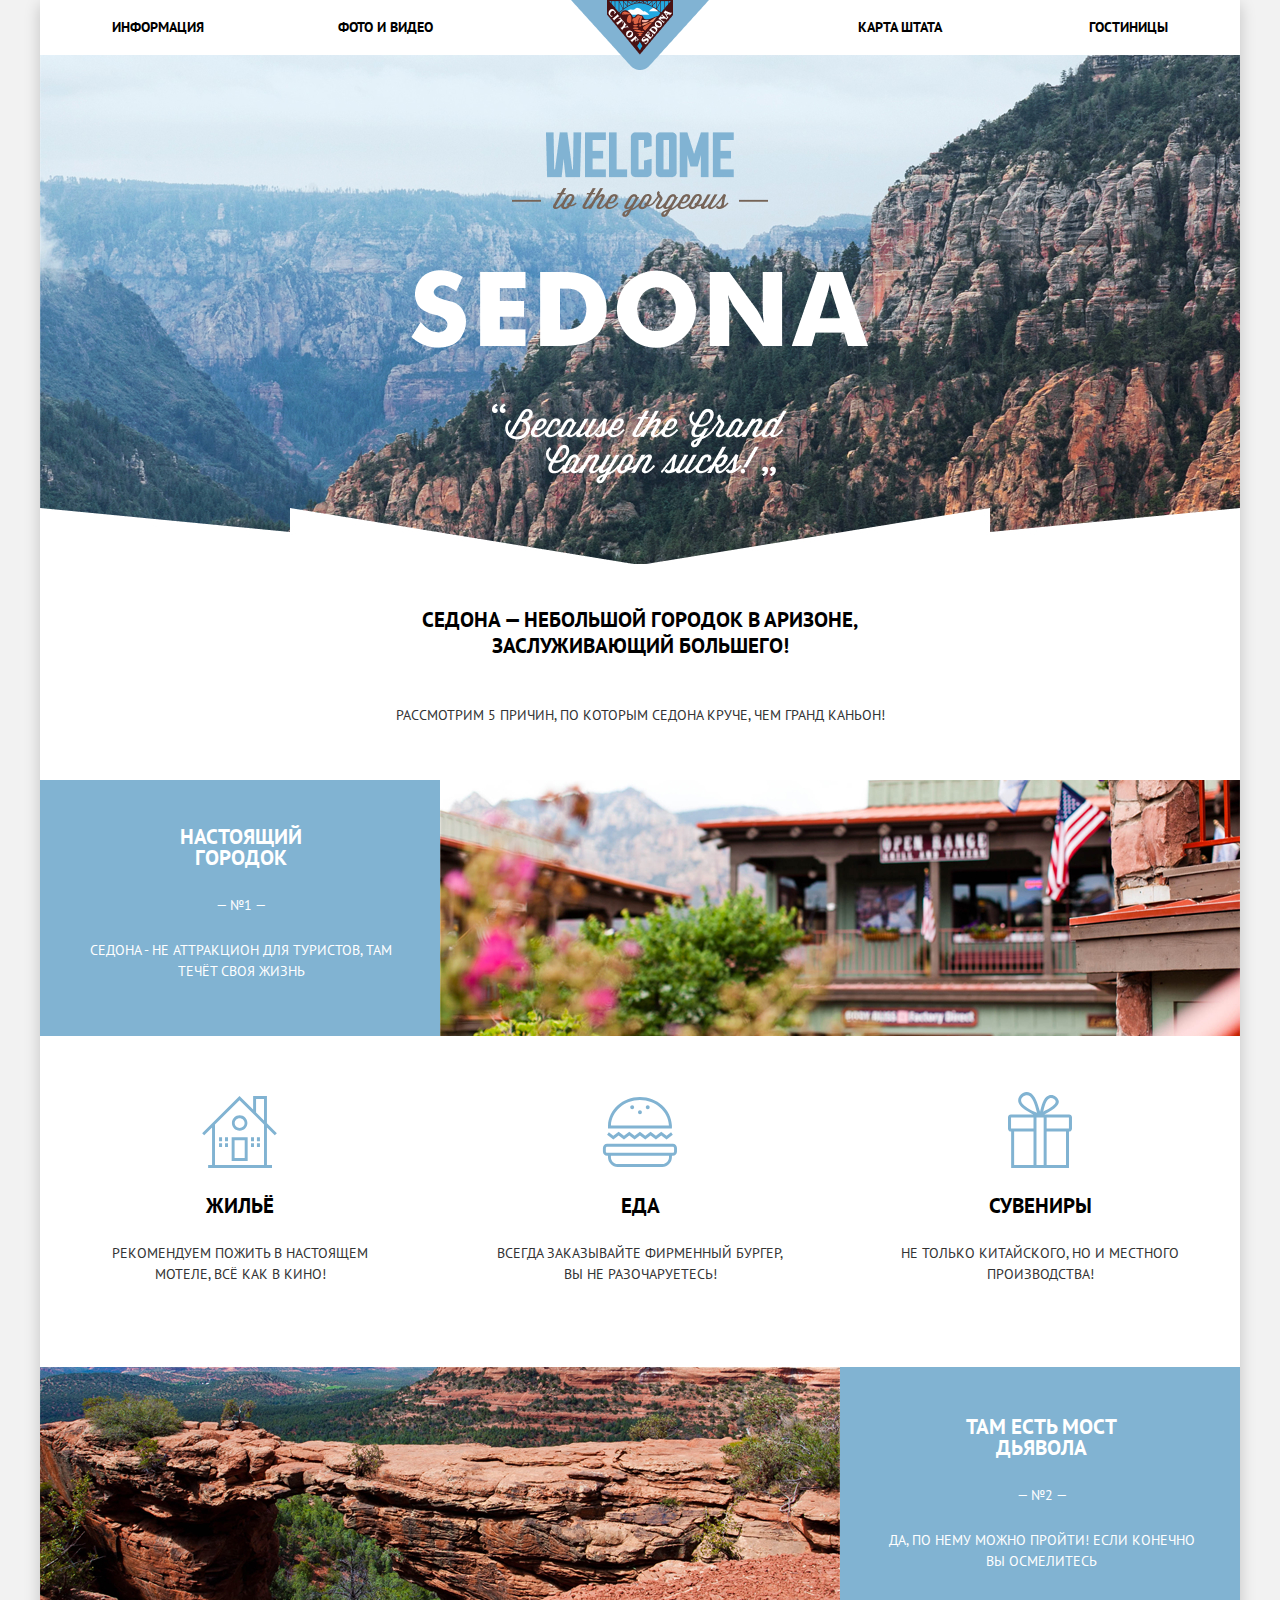
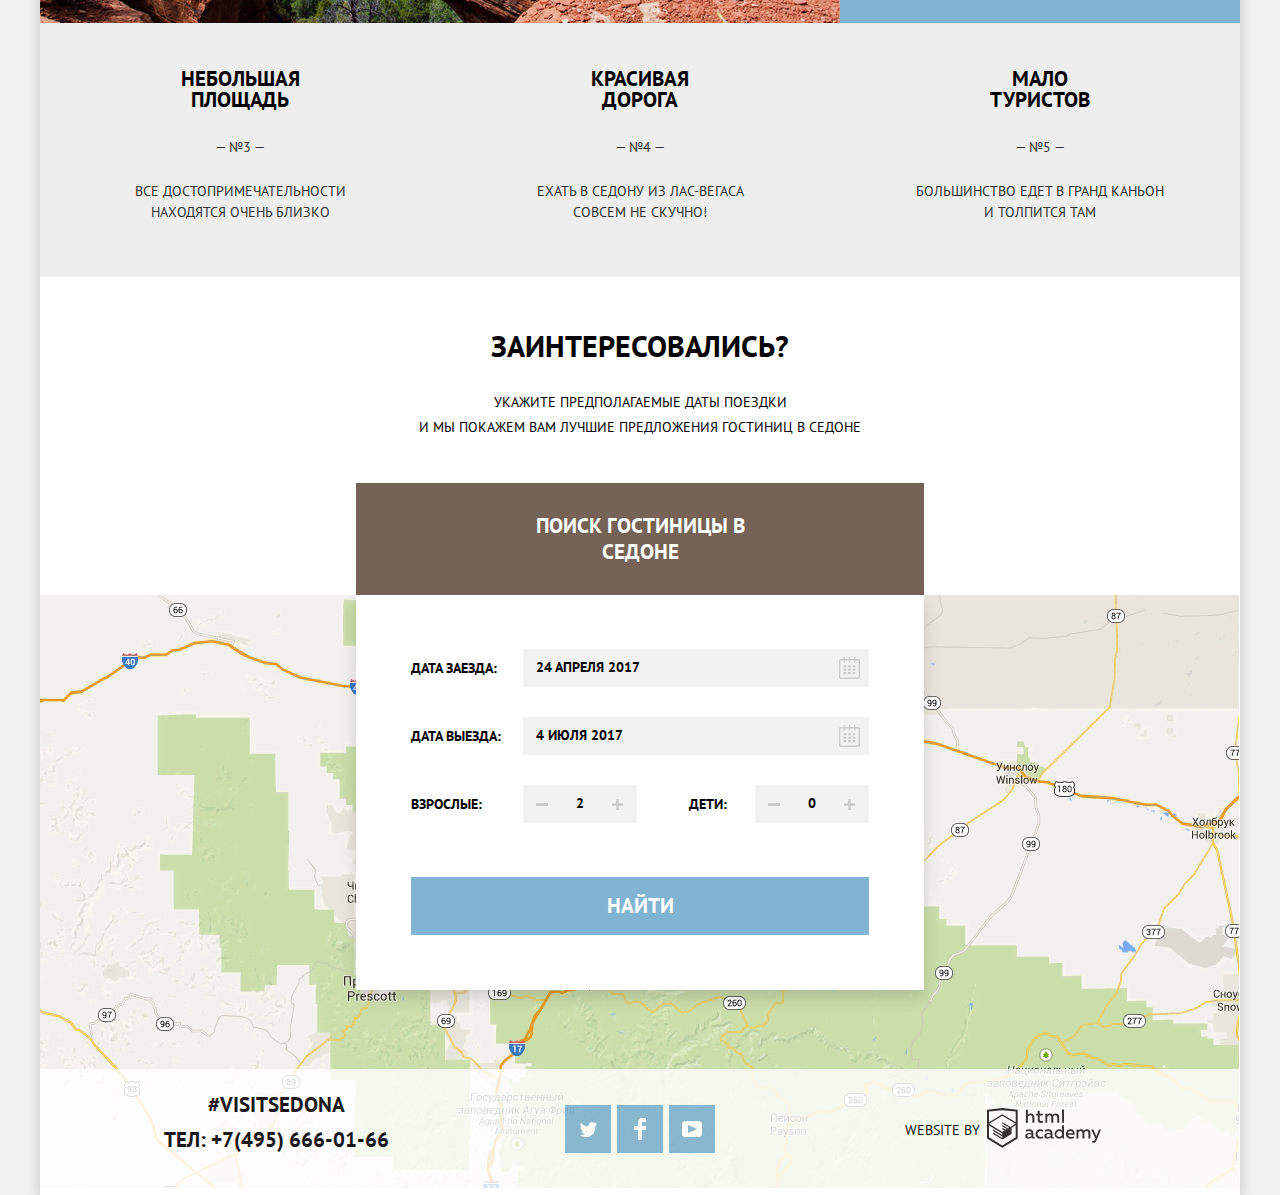
==== commit 8bd577fc: "Fixed .by remarks (2/3)" ====
--- a/index.html
+++ b/index.html
@@ -41,28 +41,29 @@
         <p>Рассмотрим 5 причин, по которым Седона круче, чем Гранд Каньон!</p>
       </div>
     </section>
-    <section class="reason-section reason-section-1">
+    <section class="reason-section">
       <h2 class="visually-hidden">Причина №1</h2>
       <div class="reason-section-text-div">
         <h3>Настоящий городок</h3>
         <p>&mdash; №1 &mdash;</p>
         <p>Седона - не аттракцион для туристов, там течёт своя жизнь</p>
       </div>
+      <img src="img/reason-1.jpg" alt="Мост дьявола" width="800" height="256">
     </section>
     <section class="option-section">
       <h2 class="visually-hidden">Опции</h2>
-      <article>
+      <div>
         <h3>Жильё</h3>
         <p>Рекомендуем пожить в настоящем мотеле, всё как в кино!</p>
-      </article>
-      <article>
+      </div>
+      <div>
         <h3>Еда</h3>
         <p>Всегда заказывайте фирменный бургер, вы не разочаруетесь!</p>
-      </article>
-      <article>
+      </div>
+      <div>
         <h3>Сувениры</h3>
         <p>Не только китайского, но и местного производства!</p>
-      </article>
+      </div>
     </section>
     <section class="reason-section reason-section-2">
       <h2 class="visually-hidden">Причина №2</h2>
@@ -75,30 +76,30 @@
     </section>
     <section class="other-reasons">
       <h2 class="visually-hidden">Остальные причины</h2>
-      <article>
+      <div>
         <h3>Небольшая площадь</h3>
         <p>&mdash; №3 &mdash;</p>
         <p>Все достопримечательности находятся очень близко</p>
-      </article>
-      <article>
+      </div>
+      <div>
         <h3>Красивая дорога</h3>
         <p>&mdash; №4 &mdash;</p>
         <p>Ехать в Седону из Лас-Вегаса совсем не скучно!</p>
-      </article>
-      <article>
+      </div>
+      <div>
         <h3>Мало туристов</h3>
         <p>&mdash; №5 &mdash;</p>
         <p>
           Большинство едет в Гранд Каньон<br>
           и толпится там
         </p>
-      </article>
+      </div>
     </section>
     <section class="go-to-us-section">
       <h2>Заинтересовались?</h2>
       <p>Укажите предполагаемые даты поездки</p>
       <p>и мы покажем вам лучшие предложения гостиниц в седоне</p>
-      <a href="#" class="button open-search-form-button">Поиск Гостиницы в Седоне</a>
+      <button type="button" class="button open-search-form-button">Поиск Гостиницы в Седоне</button>
     </section>
     <div class="div-for-search-form">
       <section class="search-form modal modal-show">
--- a/css/style.css
+++ b/css/style.css
@@ -78,8 +78,7 @@
 }
 
 .main-header,
-.main,
-.main-footer {
+.main {
   background-color: var(--basic-white);
 }
 
@@ -129,7 +128,7 @@
 }
 
 .sort-links li {
-  margin-right: 34px;
+  margin-right: 33px;
   line-height: 23px;
 }
 
@@ -351,13 +350,6 @@
   background-color: var(--basic-blue);
 }
 
-.reason-section-1 {
-  background-image: url("../img/reason-1.jpg");
-  background-color: var(--basic-blue);
-  background-repeat: no-repeat;
-  background-position-x: 400px;
-}
-
 .other-reasons {
   background-color: var(--grey-background);
 }
@@ -488,18 +480,14 @@
 .reason-section-text-div {
   width: 400px;
   padding: 46px 41px 54px 43px;
-  display: inline-block;
-  vertical-align: top;
-  background-color: var(--basic-blue);
+}
+
+.reason-section {
+  display: flex;
 }
 
 .reason-section-2 .reason-section-text-div {
-  padding: 49px 41px 51px 39px;
-  width: 396px;
-}
-
-.reason-section-2 {
-  line-height: 0;
+  padding: 49px 41px 51px 44px;
 }
 
 .reason-section h3,
@@ -512,12 +500,12 @@
   width: 150px;
 }
 
-.option-section article {
+.option-section div {
   padding: 159px 50px 82px;
   position: relative;
 }
 
-.option-section article::before {
+.option-section div::before {
   position: absolute;
   content: "";
   background-image: url("../img/icon-home.svg");
@@ -527,14 +515,14 @@
   left: 162px;
 }
 
-.option-section article:nth-child(3)::before {
+.option-section div:nth-child(3)::before {
   background-image: url("../img/icon-food.svg");
   width: 75px;
   height: 70px;
   top: 61px;
 }
 
-.option-section article:nth-child(4)::before {
+.option-section div:nth-child(4)::before {
   background-image: url("../img/icon-gift.svg");
   width: 64px;
   height: 77px;
@@ -542,7 +530,7 @@
   left: 168px;
 }
 
-.other-reasons article {
+.other-reasons div {
   padding: 45px 69px 54px;
 }
 
@@ -731,7 +719,7 @@
 .main-footer {
   display: flex;
   margin-top: -126px;
-  background-color: var(--basic-white);
+  background-color: rgba(255, 255, 255, 0.9);
   padding: 23px 138px 34px 111px;
   opacity: 0.9;
   min-height: 120px;
@@ -867,12 +855,6 @@
   align-items: flex-end;
 }
 
-.hotel-rating img {
-  position: relative;
-  right: -2px;
-  top: -1px;
-}
-
 .hotel-rating p {
   padding: 3px 12px 3px 15px;
   background-color: var(--basic-grey);
@@ -1020,24 +1002,38 @@
 }
 
 @-webkit-keyframes error {
-  0% {
-    box-shadow: none;
+  10%, 90% {
+    transform: translate(-48%, -50%);
+  }
+
+  20%, 80% {
+    transform: translate(-52%, -50%);
+  }
+
+  30%, 50%, 70% {
+    transform: translate(-49%, -50%);
+  }
+
+  40%, 60% {
+    transform: translate(-51%, -50%);
+  }
+}
+
+@keyframes error {
+  10%, 90% {
+    transform: translateX(-48%);
+  }
+
+  20%, 80% {
+    transform: translateX(-52%);
+  }
+
+  30%, 50%, 70% {
+    transform: translateX(-49%);
+  }
+
+  40%, 60% {
     transform: translateX(-51%);
-  }
-  100% {
-    box-shadow: 0 0 40px 10px rgba(255, 0, 0, 0.6);
-    transform: translateX(-49%);
-  }
-}
-
-@keyframes error {
-  0% {
-    box-shadow: none;
-    transform: translateX(-51%);
-  }
-  100% {
-    box-shadow: 0 0 40px 10px rgba(255, 0, 0, 0.6);
-    transform: translateX(-49%);
   }
 }
 
@@ -1053,13 +1049,38 @@
   animation-duration: 1.0s;
 }
 
+.main-body .star-list {
+  display: flex;
+  margin-top: -1px;
+  margin-right: -2px;
+}
+
+.star-list li {
+  margin-right: 5px;
+}
+
+.star-list li:last-child {
+  margin-right: 0;
+}
+
+.more-info-button,
+.book-button {
+  padding: 1px 15px;
+}
+
+.hotel-image {
+  align-self: flex-start;
+}
+
+.sort-links a {
+  font-weight: normal;
+}
+
 .modal-error {
   -webkit-animation-name: error;
   animation-name: error;
-  -webkit-animation-duration: 0.3s;
-  animation-duration: 0.3s;
-  -webkit-animation-iteration-count: 5;
-  animation-iteration-count: 5;
+  -webkit-animation-duration: 0.5s;
+  animation-duration: 0.5s;
 }
 
 *, *::before, *::after {
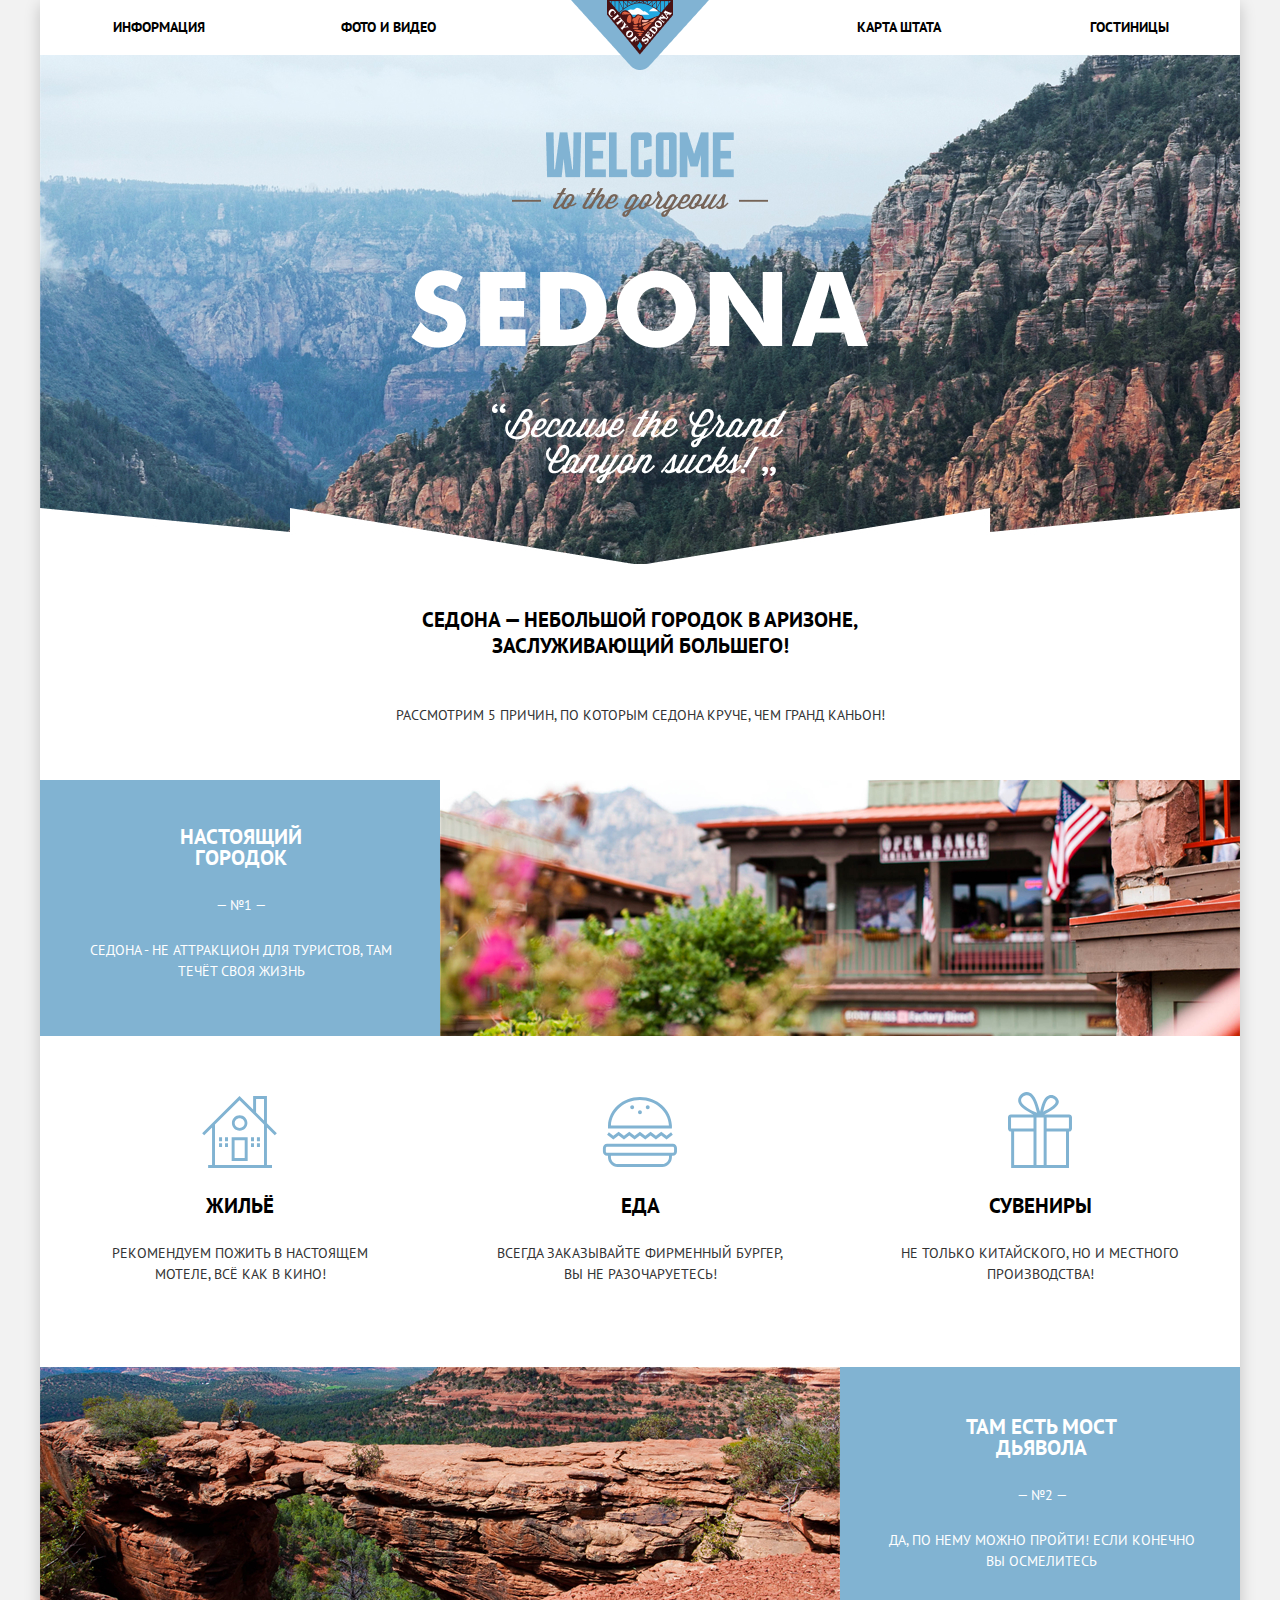
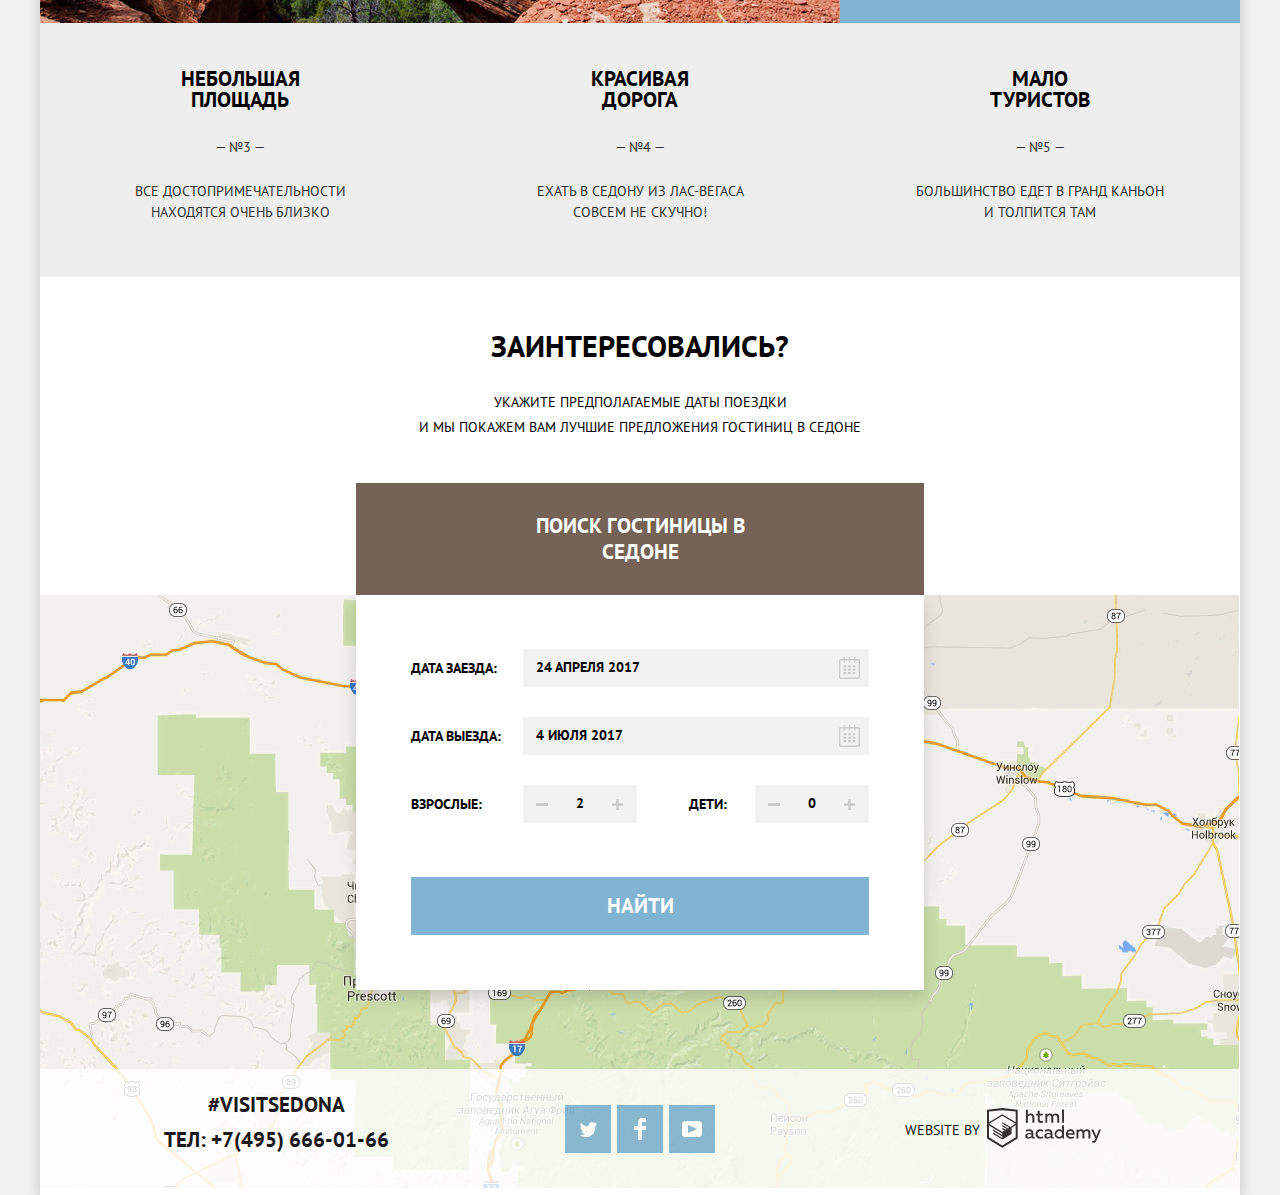
==== commit 9b8f704f: "Fixed by remarks: main navigation links." ====
--- a/index.html
+++ b/index.html
@@ -12,19 +12,19 @@
   <header class="main-header">
     <nav class="main-nav">
       <ul>
-        <li>
+        <li class="main-nav__left-link">
           <a href="#" aria-label="Ссылка на страницу Информации">Информация</a>
         </li>
-        <li>
+        <li class="main-nav__left-link">
           <a href="#" aria-label="Ссылка на страницу Фото и Видео">Фото и видео</a>
         </li>
-      </ul>
-      <img src="img/logo-main.png" alt="Логотип" width="138" height="70" class="logo">
-      <ul>
-        <li>
-          <a href="#" aria-label="Ссылка на страницу Карты сайта" class="map-link">Карта штата</a>
-        </li>
-        <li>
+        <li>
+          <img src="img/logo-main.png" alt="Логотип" width="138" height="70" class="logo">
+        </li>
+        <li class="main-nav__right-link">
+          <a href="#" aria-label="Ссылка на страницу Карты сайта">Карта штата</a>
+        </li>
+        <li class="main-nav__right-link">
           <a href="catalog.html" aria-label="Ссылка на страницу Гостиницы">Гостиницы</a>
         </li>
       </ul>
--- a/css/style.css
+++ b/css/style.css
@@ -534,11 +534,6 @@
   padding: 45px 69px 54px;
 }
 
-.map-link {
-  position: relative;
-  left: -13px;
-}
-
 .reason-section-text-div p,
 .option-section p {
   margin-top: 27px;
@@ -679,24 +674,41 @@
 }
 
 .main-nav {
-  display: flex;
-  justify-content: space-around;
-  margin-bottom: -15px;
-  padding: 0 5px;
+  margin-bottom: -21px;
+  padding-left: 73px;
+  padding-right: 71px;
+}
+
+.main-nav_catalog {
+  margin-bottom: -23px;
+}
+
+.main-nav li {
+  width: 228px;
+  padding-top: 14px;
+}
+
+.main-nav li:nth-child(3) {
+  width: 138px;
+  margin-left: 2px;
+  margin-right: 4px;
+  padding-top: 0;
+}
+
+.main-nav__left-link {
+  text-align: left;
+}
+
+.main-nav__right-link {
+  text-align: right;
 }
 
 .main-nav .logo {
+  position: relative;
   z-index: 1;
-  display: inline-block;
-  position: relative;
-  width: 138px;
-  height: 70px;
-  padding: 0;
 }
 
 .main-nav a {
-  display: block;
-  padding: 14px 67px;
   font-weight: bold;
   font-size: 14px;
   line-height: 26px;
@@ -709,11 +721,6 @@
 .main-nav ul {
   display: flex;
   flex-wrap: wrap;
-  width: 526px;
-}
-
-.main-nav ul:last-child {
-  justify-content: flex-end;
 }
 
 .main-footer {
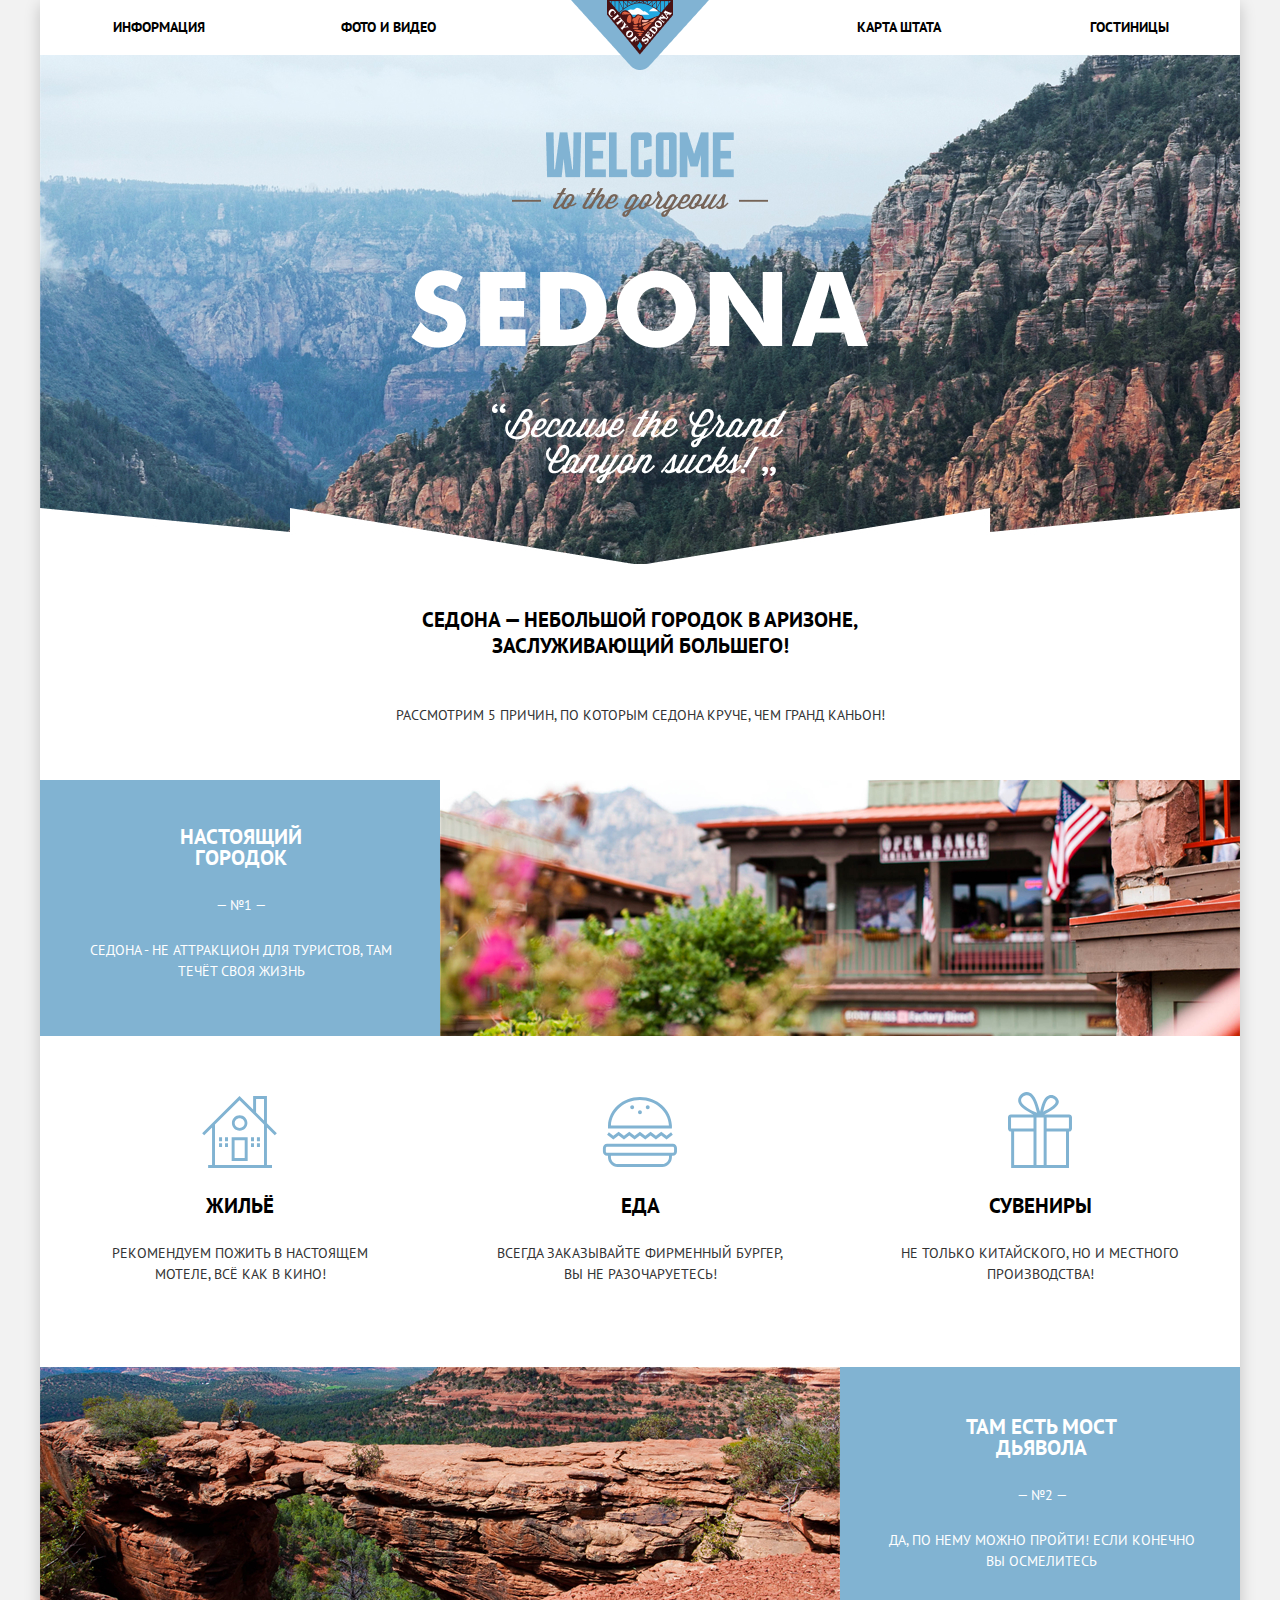
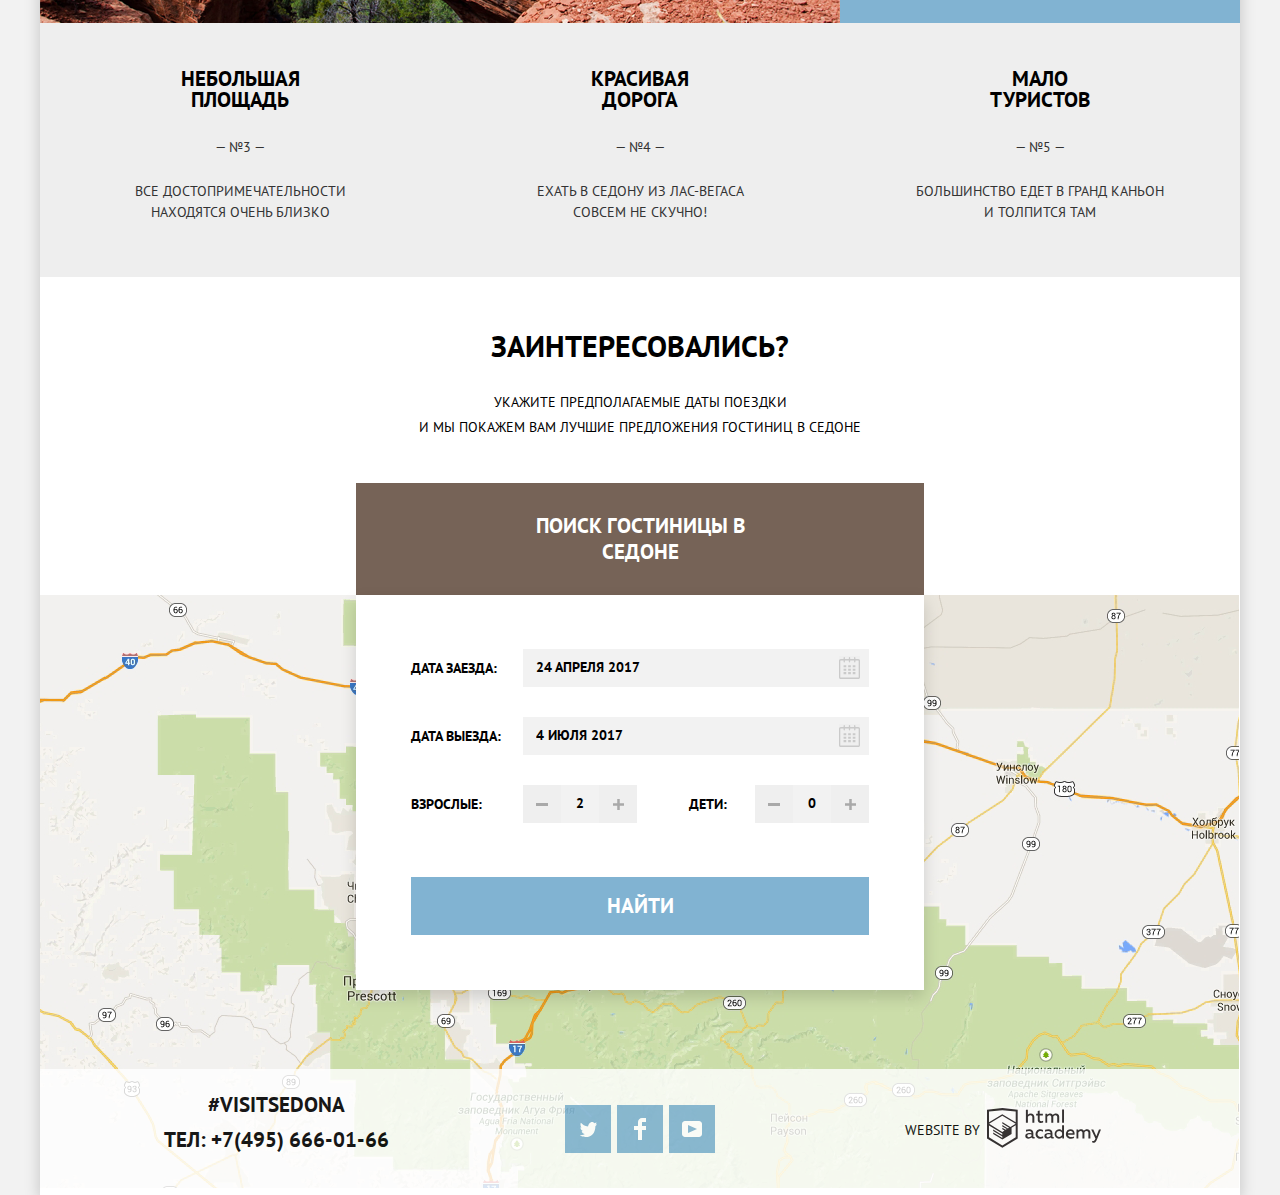
==== commit 399730e5: "Fixed by remarks: form input and -/+ buttons." ====
--- a/index.html
+++ b/index.html
@@ -131,42 +131,42 @@
               </svg>
             </button>
           </p>
-          <p class="two-labels-paragraph">
-          <span class="adult-span-count">
-          <button type="button" class="button button-icon button-decrease" aria-label="уменьшить">
-            <svg width="12" height="3" viewBox="0 0 12 3" fill="black" xmlns="http://www.w3.org/2000/svg">
-              <rect width="12" height="3"/>
-            </svg>
-          </button>
-          <label>
-            Взрослые:
-            <input type="text" placeholder="2" class="short-input">
-          </label>
-          <button type="button" class="button button-icon" aria-label="увеличить">
-            <svg width="11" height="11" viewBox="0 0 11 11" fill="black" xmlns="http://www.w3.org/2000/svg">
-              <path fill-rule="evenodd" clip-rule="evenodd"
-                    d="M4.23086 6.76932V11H6.76932V6.76932H11V4.23086H6.76932V0H4.23085V4.23086H0V6.76932H4.23086Z"/>
-            </svg>
-          </button>
-          </span>
-            <span class="children-span-count">
-          <button type="button" class="button button-icon button-decrease" aria-label="уменьшить">
-            <svg width="12" height="3" viewBox="0 0 12 3" fill="black" xmlns="http://www.w3.org/2000/svg">
-              <rect width="12" height="3"/>
-            </svg>
-          </button>
-          <label>
-            Дети:
-            <input type="text" placeholder="0" class="short-input">
-          </label>
-          <button type="button" class="button button-icon" aria-label="увеличить">
-            <svg width="11" height="11" viewBox="0 0 11 11" fill="black" xmlns="http://www.w3.org/2000/svg">
-              <path fill-rule="evenodd" clip-rule="evenodd"
-                    d="M4.23086 6.76932V11H6.76932V6.76932H11V4.23086H6.76932V0H4.23085V4.23086H0V6.76932H4.23086Z"/>
-            </svg>
-          </button>
-          </span>
-          </p>
+          <div class="two-labels-div">
+            <div class="adult-div-count">
+              <label for="adult-count-input">Взрослые:</label>
+              <div class="div-with-buttons-and-input">
+                <button type="button" class="button sign-button" aria-label="уменьшить">
+                  <svg width="12" height="3" viewBox="0 0 12 3" fill="black" xmlns="http://www.w3.org/2000/svg">
+                    <rect width="12" height="3"/>
+                  </svg>
+                </button>
+                <input type="text" placeholder="2" class="short-input" id="adult-count-input">
+                <button type="button" class="button sign-button" aria-label="увеличить">
+                  <svg width="11" height="11" viewBox="0 0 11 11" fill="black" xmlns="http://www.w3.org/2000/svg">
+                    <path fill-rule="evenodd" clip-rule="evenodd"
+                          d="M4.23086 6.76932V11H6.76932V6.76932H11V4.23086H6.76932V0H4.23085V4.23086H0V6.76932H4.23086Z"/>
+                  </svg>
+                </button>
+              </div>
+            </div>
+            <div class="children-div-count">
+              <label for="children-count-input">Дети:</label>
+              <div class="div-with-buttons-and-input">
+                <button type="button" class="button sign-button" aria-label="уменьшить">
+                  <svg width="12" height="3" viewBox="0 0 12 3" fill="black" xmlns="http://www.w3.org/2000/svg">
+                    <rect width="12" height="3"/>
+                  </svg>
+                </button>
+                <input type="text" placeholder="0" class="short-input" id="children-count-input">
+                <button type="button" class="button sign-button" aria-label="увеличить">
+                  <svg width="11" height="11" viewBox="0 0 11 11" fill="black" xmlns="http://www.w3.org/2000/svg">
+                    <path fill-rule="evenodd" clip-rule="evenodd"
+                          d="M4.23086 6.76932V11H6.76932V6.76932H11V4.23086H6.76932V0H4.23085V4.23086H0V6.76932H4.23086Z"/>
+                  </svg>
+                </button>
+              </div>
+            </div>
+          </div>
           <button type="submit" title="Найти" class="button search-button">Найти</button>
         </form>
       </section>
@@ -223,6 +223,6 @@
     </section>
   </footer>
 </div>
-<script src="js/script.min.js"></script>
+<script src="js/script.js"></script>
 </body>
 </html>
--- a/css/style.css
+++ b/css/style.css
@@ -433,48 +433,56 @@
   z-index: 5;
 }
 
-.search-form p {
+.search-form p,
+.two-labels-div {
   margin-top: 30px;
 }
 
 .search-form label,
-.two-labels-paragraph {
+.two-labels-div {
   display: flex;
   justify-content: space-between;
   align-items: center;
 }
 
-.search-form p,
-.search-form span {
+.search-form p {
   position: relative;
 }
 
-.search-form span {
+.children-div-count,
+.adult-div-count {
   display: flex;
   align-items: center;
   justify-content: space-between;
 }
 
-.children-span-count label {
+.children-div-count {
   min-width: 180px;
 }
 
-.adult-span-count label {
+.adult-div-count {
   min-width: 226px;
 }
 
-.two-labels-paragraph input {
+.two-labels-div input {
   text-align: center;
-  padding-left: 27px;
-  padding-right: 27px;
 }
 
 .long-input {
   width: 346px;
 }
 
-.short-input {
-  width: 114px;
+.short-input,
+.sign-button {
+  width: 38px;
+}
+
+.two-labels-div input {
+  padding: 3px 3px 5px 3px;
+}
+
+.div-with-buttons-and-input {
+  display: flex;
 }
 
 .reason-section-text-div {
@@ -652,19 +660,25 @@
   border: none;
 }
 
+.sign-button svg {
+  fill: var(--grey2);
+}
+
 .sort-section__arrow-link svg,
 .button-icon svg {
   fill: var(--grey3);
 }
 
 .sort-section__arrow-link:hover svg,
-.button-icon:hover svg {
+.button-icon:hover svg,
+.sign-button:hover svg {
   fill: var(--basic-black);
 }
 
 .sort-section__arrow-link:active svg,
 .sort-section__arrow-link_active svg,
-.button-icon:active svg {
+.button-icon:active svg,
+.sign-button:active svg {
   fill: var(--basic-blue);
 }
 
@@ -901,13 +915,8 @@
 }
 
 .button-icon {
-  background-color: transparent;
   position: absolute;
   right: 14px;
-}
-
-.button-decrease {
-  right: 89px;
 }
 
 .button-calendar {
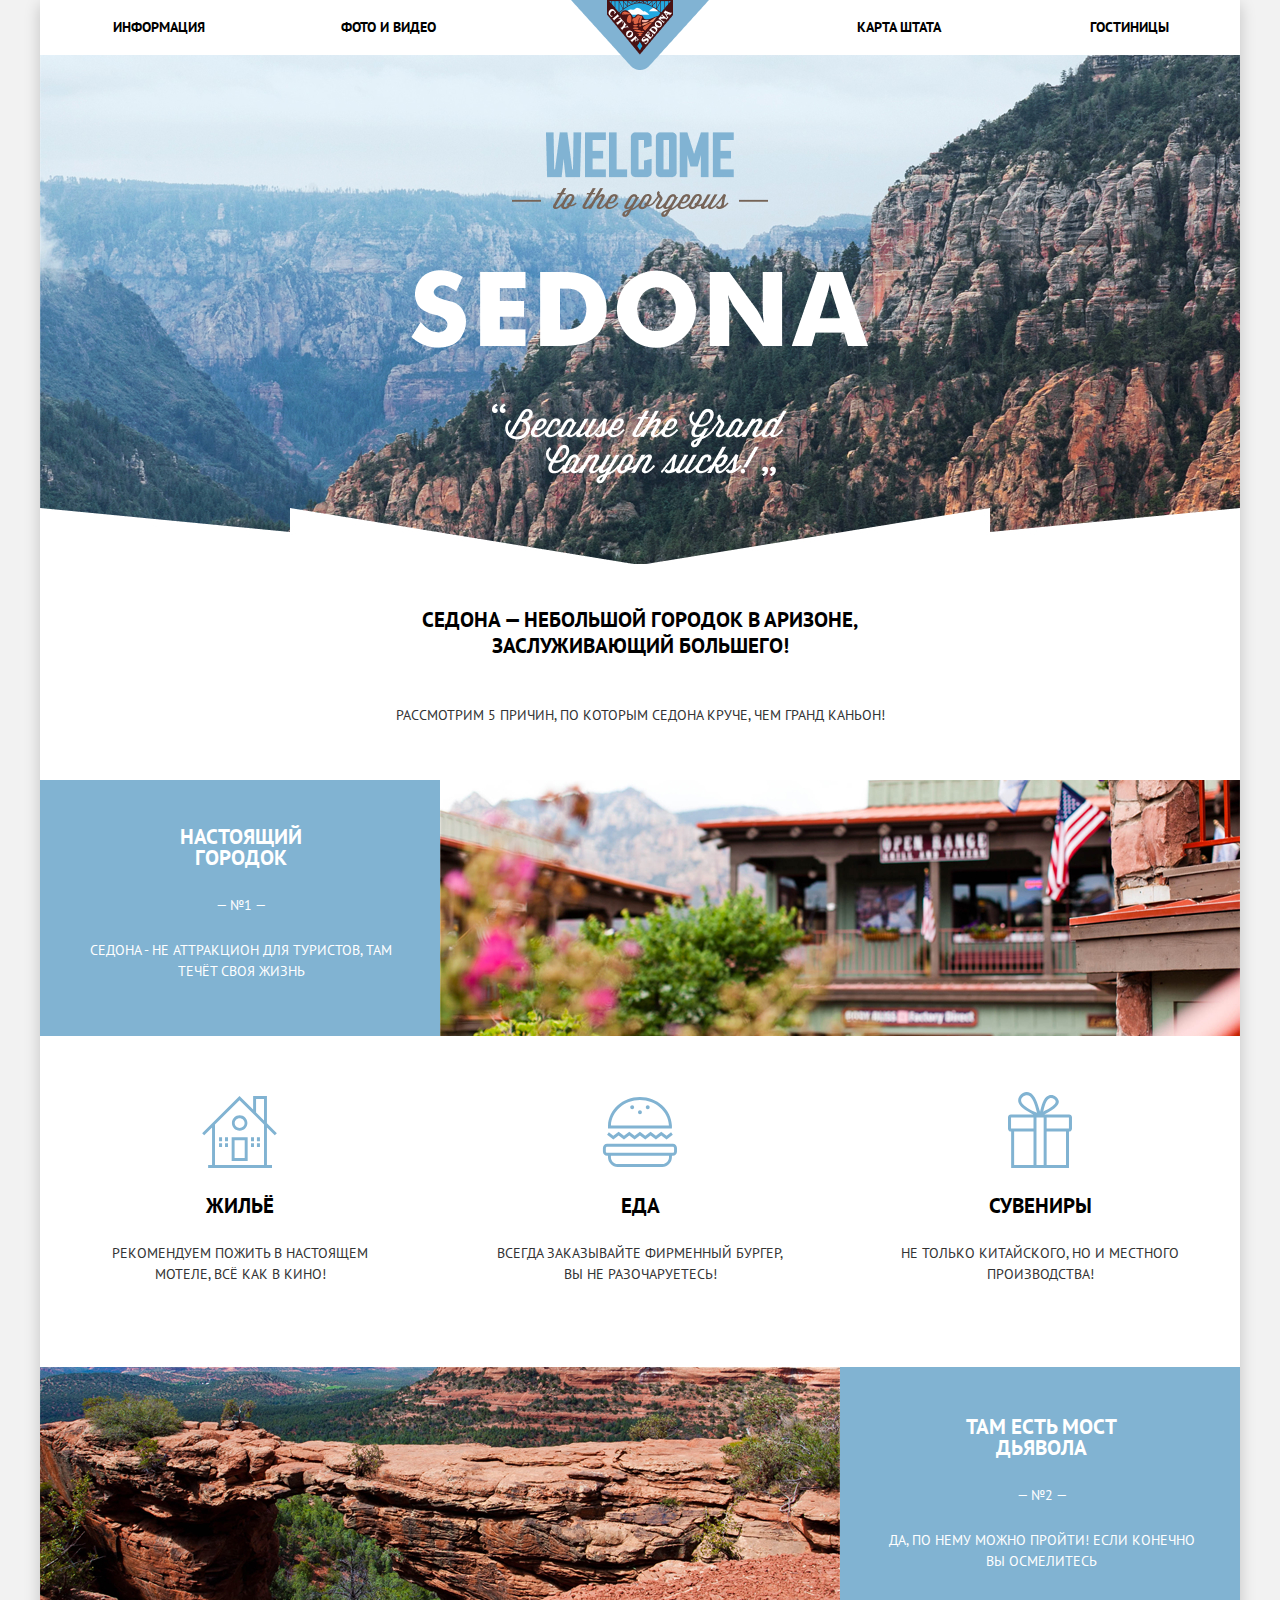
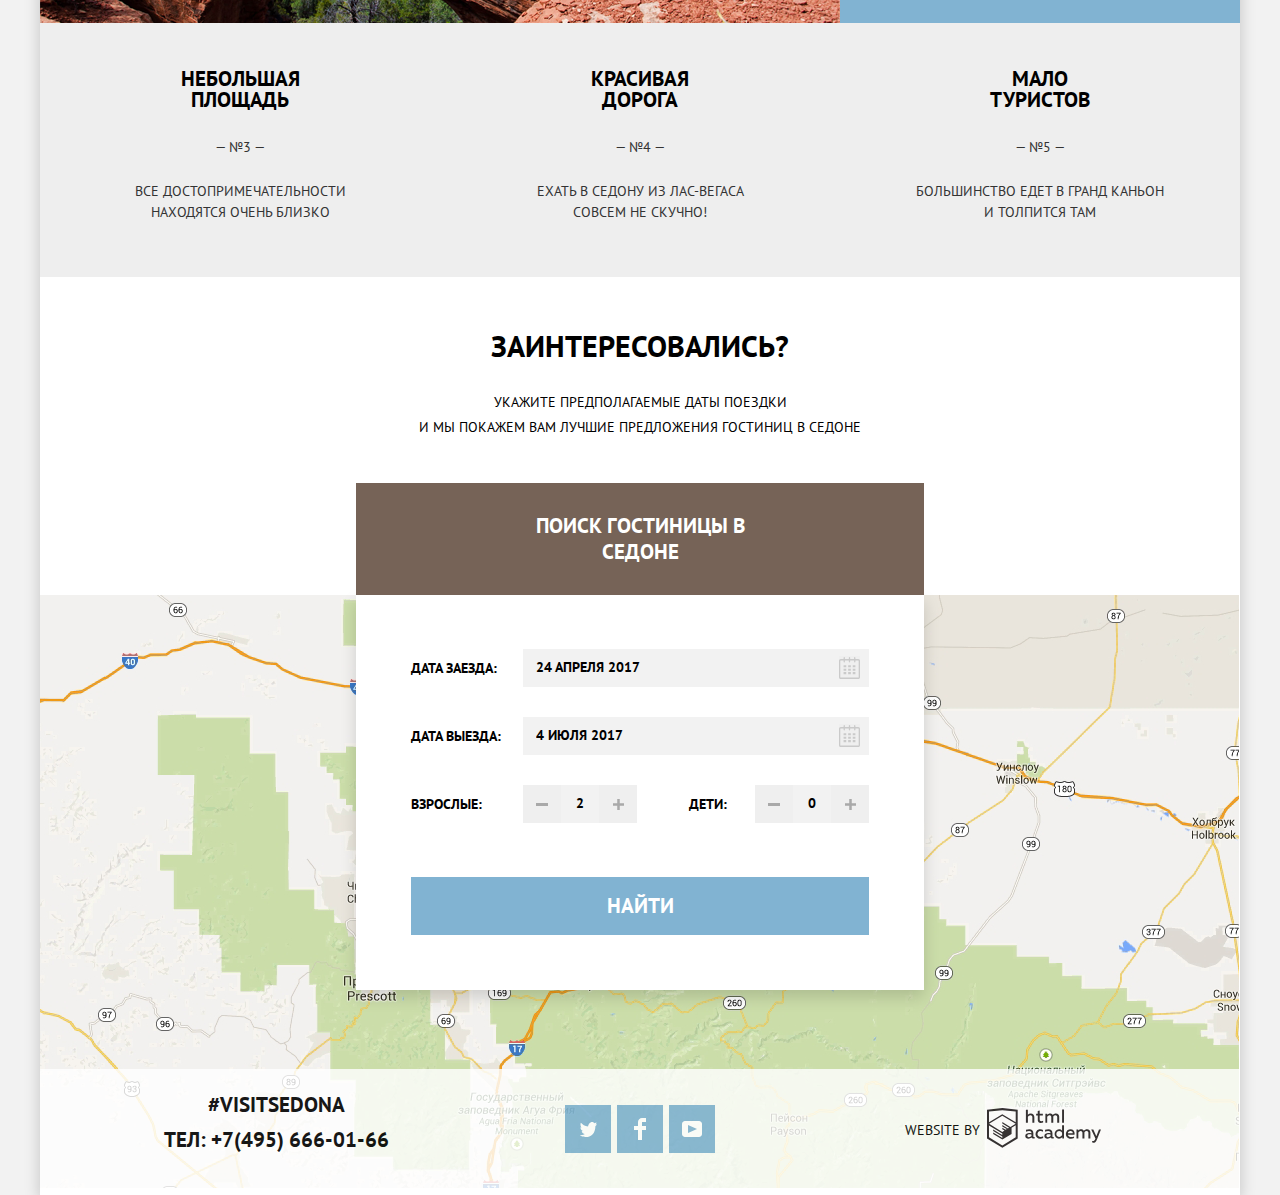
==== commit 378af6a2: "Fixed by remarks: fixed form animation." ====
--- a/index.html
+++ b/index.html
@@ -5,7 +5,7 @@
   <title>Седона - Главная</title>
   <link href="https://fonts.googleapis.com/css2?family=PT+Sans:wght@400;700&display=swap" rel="stylesheet">
   <link rel="stylesheet" href="css/normalize.min.css">
-  <link rel="stylesheet" href="css/style.css">
+  <link rel="stylesheet" href="css/style.min.css">
 </head>
 <body class="main-body">
 <div class="container">
@@ -101,76 +101,71 @@
       <p>и мы покажем вам лучшие предложения гостиниц в седоне</p>
       <button type="button" class="button open-search-form-button">Поиск Гостиницы в Седоне</button>
     </section>
-    <div class="div-for-search-form">
-      <section class="search-form modal modal-show">
-        <h2 class="visually-hidden">Форма поиска гостиницы</h2>
-        <form method="get" action="#">
-          <p>
-            <label>
-              Дата заезда: <input type="text" placeholder="24 апреля 2017" class="long-input date-in-input">
-            </label>
-            <button type="button" class="button button-icon button-calendar" aria-label="календарь">
-              <svg width="21" height="23" viewBox="0 0 21 23" fill="black" xmlns="http://www.w3.org/2000/svg">
+    <form method="get" action="#" class="search-form modal modal-show">
+      <p>
+        <label>
+          Дата заезда: <input type="text" placeholder="24 апреля 2017" class="long-input date-in-input">
+        </label>
+        <button type="button" class="button button-icon button-calendar" aria-label="календарь">
+          <svg width="21" height="23" viewBox="0 0 21 23" fill="black" xmlns="http://www.w3.org/2000/svg">
+            <path fill-rule="evenodd" clip-rule="evenodd"
+                  d="M16.406 3.02498H19.251C20.217 3.02498 21 3.84698 21 4.86198V21.164C21 22.179 20.217 23 19.251 23H1.75C0.784 23 0 22.179 0 21.164V4.86198C0 3.84698 0.784 3.02498 1.75 3.02498H4.593V1.64798C4.593 1.26698 4.887 0.958984 5.25 0.958984C5.612 0.958984 5.906 1.26698 5.906 1.64798V3.02498H9.844V1.64798C9.844 1.26698 10.138 0.958984 10.501 0.958984C10.862 0.958984 11.156 1.26698 11.156 1.64798V3.02498H15.094V1.64798C15.094 1.26698 15.387 0.958984 15.75 0.958984C16.112 0.958984 16.406 1.26698 16.406 1.64798V3.02498ZM19.5646 21.484C19.6466 21.3979 19.691 21.2828 19.688 21.164H19.689V4.86198C19.689 4.60898 19.493 4.40298 19.252 4.40298H16.407V5.78098C16.407 6.16198 16.113 6.46998 15.751 6.46998C15.388 6.46998 15.095 6.16198 15.095 5.78098V4.40298H11.157V5.78098C11.157 6.16198 10.863 6.46998 10.502 6.46998C10.139 6.46998 9.845 6.16198 9.845 5.78098V4.40298H5.907V5.78098C5.907 6.16198 5.613 6.46998 5.251 6.46998C4.888 6.46998 4.594 6.16198 4.594 5.78098V4.40298H1.75C1.50263 4.40953 1.30696 4.61458 1.312 4.86198V21.164C1.30696 21.4114 1.50263 21.6164 1.75 21.623H19.251C19.3698 21.6201 19.4826 21.5701 19.5646 21.484Z"/>
+            <path fill-rule="evenodd" clip-rule="evenodd"
+                  d="M4.59399 9.2251H7.21899V11.2911H4.59399V9.2251ZM4.59399 12.6681H7.21899V14.7351H4.59399V12.6681ZM7.21899 16.1121H4.59399V18.1781H7.21899V16.1121ZM9.18799 16.1121H11.813V18.1781H9.18799V16.1121ZM11.813 12.6681H9.18799V14.7351H11.813V12.6681ZM9.18799 9.2251H11.813V11.2911H9.18799V9.2251ZM16.406 16.1121H13.781V18.1781H16.406V16.1121ZM13.781 12.6681H16.406V14.7351H13.781V12.6681ZM16.406 9.2251H13.781V11.2911H16.406V9.2251Z"/>
+          </svg>
+        </button>
+      </p>
+      <p>
+        <label>
+          Дата выезда: <input type="text" placeholder="4 июля 2017" class="long-input date-out-input">
+        </label>
+        <button type="button" class="button button-icon button-calendar" aria-label="календарь">
+          <svg width="21" height="23" viewBox="0 0 21 23" fill="black" xmlns="http://www.w3.org/2000/svg">
+            <path fill-rule="evenodd" clip-rule="evenodd"
+                  d="M16.406 3.02498H19.251C20.217 3.02498 21 3.84698 21 4.86198V21.164C21 22.179 20.217 23 19.251 23H1.75C0.784 23 0 22.179 0 21.164V4.86198C0 3.84698 0.784 3.02498 1.75 3.02498H4.593V1.64798C4.593 1.26698 4.887 0.958984 5.25 0.958984C5.612 0.958984 5.906 1.26698 5.906 1.64798V3.02498H9.844V1.64798C9.844 1.26698 10.138 0.958984 10.501 0.958984C10.862 0.958984 11.156 1.26698 11.156 1.64798V3.02498H15.094V1.64798C15.094 1.26698 15.387 0.958984 15.75 0.958984C16.112 0.958984 16.406 1.26698 16.406 1.64798V3.02498ZM19.5646 21.484C19.6466 21.3979 19.691 21.2828 19.688 21.164H19.689V4.86198C19.689 4.60898 19.493 4.40298 19.252 4.40298H16.407V5.78098C16.407 6.16198 16.113 6.46998 15.751 6.46998C15.388 6.46998 15.095 6.16198 15.095 5.78098V4.40298H11.157V5.78098C11.157 6.16198 10.863 6.46998 10.502 6.46998C10.139 6.46998 9.845 6.16198 9.845 5.78098V4.40298H5.907V5.78098C5.907 6.16198 5.613 6.46998 5.251 6.46998C4.888 6.46998 4.594 6.16198 4.594 5.78098V4.40298H1.75C1.50263 4.40953 1.30696 4.61458 1.312 4.86198V21.164C1.30696 21.4114 1.50263 21.6164 1.75 21.623H19.251C19.3698 21.6201 19.4826 21.5701 19.5646 21.484Z"/>
+            <path fill-rule="evenodd" clip-rule="evenodd"
+                  d="M4.59399 9.2251H7.21899V11.2911H4.59399V9.2251ZM4.59399 12.6681H7.21899V14.7351H4.59399V12.6681ZM7.21899 16.1121H4.59399V18.1781H7.21899V16.1121ZM9.18799 16.1121H11.813V18.1781H9.18799V16.1121ZM11.813 12.6681H9.18799V14.7351H11.813V12.6681ZM9.18799 9.2251H11.813V11.2911H9.18799V9.2251ZM16.406 16.1121H13.781V18.1781H16.406V16.1121ZM13.781 12.6681H16.406V14.7351H13.781V12.6681ZM16.406 9.2251H13.781V11.2911H16.406V9.2251Z"/>
+          </svg>
+        </button>
+      </p>
+      <div class="two-labels-div">
+        <div class="adult-div-count">
+          <label for="adult-count-input">Взрослые:</label>
+          <div class="div-with-buttons-and-input">
+            <button type="button" class="button sign-button" aria-label="уменьшить">
+              <svg width="12" height="3" viewBox="0 0 12 3" fill="black" xmlns="http://www.w3.org/2000/svg">
+                <rect width="12" height="3"/>
+              </svg>
+            </button>
+            <input type="text" placeholder="2" class="short-input" id="adult-count-input">
+            <button type="button" class="button sign-button" aria-label="увеличить">
+              <svg width="11" height="11" viewBox="0 0 11 11" fill="black" xmlns="http://www.w3.org/2000/svg">
                 <path fill-rule="evenodd" clip-rule="evenodd"
-                      d="M16.406 3.02498H19.251C20.217 3.02498 21 3.84698 21 4.86198V21.164C21 22.179 20.217 23 19.251 23H1.75C0.784 23 0 22.179 0 21.164V4.86198C0 3.84698 0.784 3.02498 1.75 3.02498H4.593V1.64798C4.593 1.26698 4.887 0.958984 5.25 0.958984C5.612 0.958984 5.906 1.26698 5.906 1.64798V3.02498H9.844V1.64798C9.844 1.26698 10.138 0.958984 10.501 0.958984C10.862 0.958984 11.156 1.26698 11.156 1.64798V3.02498H15.094V1.64798C15.094 1.26698 15.387 0.958984 15.75 0.958984C16.112 0.958984 16.406 1.26698 16.406 1.64798V3.02498ZM19.5646 21.484C19.6466 21.3979 19.691 21.2828 19.688 21.164H19.689V4.86198C19.689 4.60898 19.493 4.40298 19.252 4.40298H16.407V5.78098C16.407 6.16198 16.113 6.46998 15.751 6.46998C15.388 6.46998 15.095 6.16198 15.095 5.78098V4.40298H11.157V5.78098C11.157 6.16198 10.863 6.46998 10.502 6.46998C10.139 6.46998 9.845 6.16198 9.845 5.78098V4.40298H5.907V5.78098C5.907 6.16198 5.613 6.46998 5.251 6.46998C4.888 6.46998 4.594 6.16198 4.594 5.78098V4.40298H1.75C1.50263 4.40953 1.30696 4.61458 1.312 4.86198V21.164C1.30696 21.4114 1.50263 21.6164 1.75 21.623H19.251C19.3698 21.6201 19.4826 21.5701 19.5646 21.484Z"/>
+                      d="M4.23086 6.76932V11H6.76932V6.76932H11V4.23086H6.76932V0H4.23085V4.23086H0V6.76932H4.23086Z"/>
+              </svg>
+            </button>
+          </div>
+        </div>
+        <div class="children-div-count">
+          <label for="children-count-input">Дети:</label>
+          <div class="div-with-buttons-and-input">
+            <button type="button" class="button sign-button" aria-label="уменьшить">
+              <svg width="12" height="3" viewBox="0 0 12 3" fill="black" xmlns="http://www.w3.org/2000/svg">
+                <rect width="12" height="3"/>
+              </svg>
+            </button>
+            <input type="text" placeholder="0" class="short-input" id="children-count-input">
+            <button type="button" class="button sign-button" aria-label="увеличить">
+              <svg width="11" height="11" viewBox="0 0 11 11" fill="black" xmlns="http://www.w3.org/2000/svg">
                 <path fill-rule="evenodd" clip-rule="evenodd"
-                      d="M4.59399 9.2251H7.21899V11.2911H4.59399V9.2251ZM4.59399 12.6681H7.21899V14.7351H4.59399V12.6681ZM7.21899 16.1121H4.59399V18.1781H7.21899V16.1121ZM9.18799 16.1121H11.813V18.1781H9.18799V16.1121ZM11.813 12.6681H9.18799V14.7351H11.813V12.6681ZM9.18799 9.2251H11.813V11.2911H9.18799V9.2251ZM16.406 16.1121H13.781V18.1781H16.406V16.1121ZM13.781 12.6681H16.406V14.7351H13.781V12.6681ZM16.406 9.2251H13.781V11.2911H16.406V9.2251Z"/>
-              </svg>
-            </button>
-          </p>
-          <p>
-            <label>
-              Дата выезда: <input type="text" placeholder="4 июля 2017" class="long-input date-out-input">
-            </label>
-            <button type="button" class="button button-icon button-calendar" aria-label="календарь">
-              <svg width="21" height="23" viewBox="0 0 21 23" fill="black" xmlns="http://www.w3.org/2000/svg">
-                <path fill-rule="evenodd" clip-rule="evenodd"
-                      d="M16.406 3.02498H19.251C20.217 3.02498 21 3.84698 21 4.86198V21.164C21 22.179 20.217 23 19.251 23H1.75C0.784 23 0 22.179 0 21.164V4.86198C0 3.84698 0.784 3.02498 1.75 3.02498H4.593V1.64798C4.593 1.26698 4.887 0.958984 5.25 0.958984C5.612 0.958984 5.906 1.26698 5.906 1.64798V3.02498H9.844V1.64798C9.844 1.26698 10.138 0.958984 10.501 0.958984C10.862 0.958984 11.156 1.26698 11.156 1.64798V3.02498H15.094V1.64798C15.094 1.26698 15.387 0.958984 15.75 0.958984C16.112 0.958984 16.406 1.26698 16.406 1.64798V3.02498ZM19.5646 21.484C19.6466 21.3979 19.691 21.2828 19.688 21.164H19.689V4.86198C19.689 4.60898 19.493 4.40298 19.252 4.40298H16.407V5.78098C16.407 6.16198 16.113 6.46998 15.751 6.46998C15.388 6.46998 15.095 6.16198 15.095 5.78098V4.40298H11.157V5.78098C11.157 6.16198 10.863 6.46998 10.502 6.46998C10.139 6.46998 9.845 6.16198 9.845 5.78098V4.40298H5.907V5.78098C5.907 6.16198 5.613 6.46998 5.251 6.46998C4.888 6.46998 4.594 6.16198 4.594 5.78098V4.40298H1.75C1.50263 4.40953 1.30696 4.61458 1.312 4.86198V21.164C1.30696 21.4114 1.50263 21.6164 1.75 21.623H19.251C19.3698 21.6201 19.4826 21.5701 19.5646 21.484Z"/>
-                <path fill-rule="evenodd" clip-rule="evenodd"
-                      d="M4.59399 9.2251H7.21899V11.2911H4.59399V9.2251ZM4.59399 12.6681H7.21899V14.7351H4.59399V12.6681ZM7.21899 16.1121H4.59399V18.1781H7.21899V16.1121ZM9.18799 16.1121H11.813V18.1781H9.18799V16.1121ZM11.813 12.6681H9.18799V14.7351H11.813V12.6681ZM9.18799 9.2251H11.813V11.2911H9.18799V9.2251ZM16.406 16.1121H13.781V18.1781H16.406V16.1121ZM13.781 12.6681H16.406V14.7351H13.781V12.6681ZM16.406 9.2251H13.781V11.2911H16.406V9.2251Z"/>
-              </svg>
-            </button>
-          </p>
-          <div class="two-labels-div">
-            <div class="adult-div-count">
-              <label for="adult-count-input">Взрослые:</label>
-              <div class="div-with-buttons-and-input">
-                <button type="button" class="button sign-button" aria-label="уменьшить">
-                  <svg width="12" height="3" viewBox="0 0 12 3" fill="black" xmlns="http://www.w3.org/2000/svg">
-                    <rect width="12" height="3"/>
-                  </svg>
-                </button>
-                <input type="text" placeholder="2" class="short-input" id="adult-count-input">
-                <button type="button" class="button sign-button" aria-label="увеличить">
-                  <svg width="11" height="11" viewBox="0 0 11 11" fill="black" xmlns="http://www.w3.org/2000/svg">
-                    <path fill-rule="evenodd" clip-rule="evenodd"
-                          d="M4.23086 6.76932V11H6.76932V6.76932H11V4.23086H6.76932V0H4.23085V4.23086H0V6.76932H4.23086Z"/>
-                  </svg>
-                </button>
-              </div>
-            </div>
-            <div class="children-div-count">
-              <label for="children-count-input">Дети:</label>
-              <div class="div-with-buttons-and-input">
-                <button type="button" class="button sign-button" aria-label="уменьшить">
-                  <svg width="12" height="3" viewBox="0 0 12 3" fill="black" xmlns="http://www.w3.org/2000/svg">
-                    <rect width="12" height="3"/>
-                  </svg>
-                </button>
-                <input type="text" placeholder="0" class="short-input" id="children-count-input">
-                <button type="button" class="button sign-button" aria-label="увеличить">
-                  <svg width="11" height="11" viewBox="0 0 11 11" fill="black" xmlns="http://www.w3.org/2000/svg">
-                    <path fill-rule="evenodd" clip-rule="evenodd"
-                          d="M4.23086 6.76932V11H6.76932V6.76932H11V4.23086H6.76932V0H4.23085V4.23086H0V6.76932H4.23086Z"/>
-                  </svg>
-                </button>
-              </div>
-            </div>
+                      d="M4.23086 6.76932V11H6.76932V6.76932H11V4.23086H6.76932V0H4.23085V4.23086H0V6.76932H4.23086Z"/>
+              </svg>
+            </button>
           </div>
-          <button type="submit" title="Найти" class="button search-button">Найти</button>
-        </form>
-      </section>
-    </div>
+        </div>
+      </div>
+      <button type="submit" title="Найти" class="button search-button">Найти</button>
+    </form>
     <section class="map-section">
       <h2 class="visually-hidden">Карта</h2>
       <iframe
@@ -223,6 +218,6 @@
     </section>
   </footer>
 </div>
-<script src="js/script.js"></script>
+<script src="js/script.min.js"></script>
 </body>
 </html>
--- a/css/style.min.css
+++ b/css/style.min.css
@@ -0,0 +1 @@
+:root{--basic-black:#000;--black2:#333;--basic-white:#fff;--white-opacity:rgba(255, 255, 255, 0.3);--basic-blue:#81b3d2;--blue-hover:#669ec0;--blue-active:#5496bd;--basic-brown:#766357;--brown-hover:#604e43;--brown-active:#503e33;--brown2:#766357;--basic-grey:#f2f2f2;--grey2:#a9a9a9;--grey3:#cacaca;--grey4:#bdbbbc;--grey-link:#b3b3b3;--grey-background:#eee;--grey-hover:#ebebeb;--grey-active:#e5e5e5;--basic-red:#f00;--toggle-color:#ababab}body{margin:0;padding:0;min-width:1200px;font-family:"PT Sans",Arial,sans-serif;font-size:14px;line-height:21px}img{max-width:100%;height:auto}a{text-decoration:none;color:var(--basic-black);font-weight:700}.container{margin:0 auto;width:1200px;box-shadow:0 5px 15px rgba(0,1,1,.2);display:grid;grid-template-rows:-webkit-min-content 1fr -webkit-min-content;grid-template-rows:min-content 1fr min-content;align-content:start}.page{height:100%}.main-body{background-color:var(--basic-grey)}.visually-hidden{position:absolute;width:1px;height:1px;margin:-1px;border:0;padding:0;clip:rect(0 0 0 0);overflow:hidden}.main-body ul{list-style:none;padding:0;margin:0}.main,.main-header{background-color:var(--basic-white)}.main *,.main-footer *,.main-header *{text-transform:uppercase;margin:0;padding:0}.sedona-intro{padding-bottom:52px}.sedona-intro h2{font-weight:700;font-size:21px;line-height:26px;margin-top:42px}.sedona-intro p{margin-top:43px}.contact-section,.go-to-us-section,.option-section,.other-reasons,.reason-section-text-div,.sedona-intro{text-align:center}.sort-section h2{width:135px}.sort-section h3{margin-top:2px;margin-left:28px}.sort-links{margin-left:40px}.sort-links li{margin-right:33px;line-height:23px}.sort-section__arrows li{margin-right:0}.fieldset-flat-type,.fieldset-infrastructure{width:180px}.fieldset-flat-type{margin-left:74px}.fieldset-flat-type label,.fieldset-infrastructure label{display:block}.fieldset-flat-type legend,.fieldset-infrastructure legend{margin-bottom:26px}.check{padding-left:40px;position:relative;margin-bottom:25px}.fieldset-flat-type .check{padding-left:43px}.check:last-child{margin-bottom:0}.check__input{-webkit-appearance:none;-moz-appearance:none;appearance:none;position:absolute}.check__box{position:absolute;background-image:url(../img/checkbox-off.svg);width:23px;height:23px;background-repeat:no-repeat;left:0}.check__input:checked+.check__box{background-image:url(../img/checkbox-on.svg);width:27px}.check__input:focus+.check__box{outline:2px solid var(--grey-active);outline-offset:3px}.check__input:disabled+.check__box{opacity:.3}.div-for-fieldset-price-and-button{width:320px;margin-left:auto}.number-range{border:2px solid var(--basic-white);padding:5px 30px 5px 65px;width:317px}.number-range label{width:159px;position:relative}.number-range label:first-child::after{position:absolute;content:"";background-color:var(--basic-white);height:22px;width:2px;right:-25px;top:-1px}.number-range label:last-child{margin-left:78px}.number-range input{width:45px;border:none;background-color:transparent;color:var(--basic-white)}input::-webkit-inner-spin-button,input::-webkit-outer-spin-button{-webkit-appearance:none;margin:0}input[type=number]{-moz-appearance:textfield}.fieldset-price legend{margin-bottom:12px}.sedona-intro__slide{background-color:var(--basic-blue);background-image:url(../img/main-background.jpg);background-repeat:no-repeat;width:1200px;height:510px;display:flex;justify-content:center;align-items:center}.senoda-intro__text{width:550px;margin:0 auto}.filter-section{color:var(--basic-white);background-image:url(../img/background-blur.jpg);background-color:var(--basic-blue);background-repeat:no-repeat;padding:26px 70px 31px 72px}.filter-section fieldset{border:none}.filter-section .show-button{background-color:transparent;border:2px solid var(--basic-white);width:137px;padding:5px 35px 6px 36px;margin:33px 98px 0 auto}.ranger{position:relative}.scale{width:317px;height:2px;background-color:rgba(255,255,255,.3);margin-top:21px}.bar{width:253px;height:2px;background-color:var(--basic-white)}.toggle{position:absolute;width:4px;height:4px;border:8px solid var(--basic-white);background-color:var(--toggle-color);box-sizing:content-box;border-radius:50%;box-shadow:0 2px 1px 0 rgba(171,171,171,.3);cursor:pointer;top:-9px;left:0}.toggle:hover{width:5px;height:5px;border-width:9px}.toggle-max{left:253px}.search-form ::-webkit-input-placeholder{color:var(--basic-black)}.search-form ::-moz-placeholder{color:var(--basic-black)}.search-form ::placeholder{color:var(--basic-black)}.more-info-button,.open-search-form-button,.reason-section,.search-button,.social-section a{color:var(--basic-white);background-color:var(--basic-blue)}.other-reasons{background-color:var(--grey-background)}.author-section p,.search-form input,.search-form label,.sedona-intro p{font-size:14px;line-height:26px}.option-section h3,.other-reasons h3,.reason-section h3{font-weight:700;font-size:21px;line-height:21px}.pre-search-section h2{font-weight:700;font-size:30px;line-height:24px}.filter-form button,.filter-form label,.found-section a,.found-section p,.option-section p,.other-reasons p,.pre-search-section p,.reason-section p{font-size:14px;line-height:21px}.option-section,.other-reasons{display:grid;grid-template-columns:repeat(3,400px)}.found-section a,.search-form input,.search-form label{font-weight:700}.search-form input{background-color:var(--basic-grey);border:2px solid transparent;padding:3px 35px 5px 11px}.search-form input:hover{background-color:var(--grey-hover)}.search-form input:active,.search-form input:focus{background-color:var(--basic-white);border:2px solid var(--grey-active);outline:0}.search-form{box-shadow:0 7px 15px rgba(0,1,1,.15);background-color:var(--basic-white);position:absolute;width:568px;padding:24px 55px 55px;left:50%;transform:translateX(-50%);z-index:5}.search-form p,.two-labels-div{margin-top:30px}.search-form label,.two-labels-div{display:flex;justify-content:space-between;align-items:center}.search-form p{position:relative}.adult-div-count,.children-div-count{display:flex;align-items:center;justify-content:space-between}.children-div-count{min-width:180px}.adult-div-count{min-width:226px}.two-labels-div input{text-align:center}.long-input{width:346px}.short-input,.sign-button{width:38px}.two-labels-div input{padding:3px 3px 5px 3px}.div-with-buttons-and-input{display:flex}.reason-section-text-div{width:400px;padding:46px 41px 54px 43px}.reason-section{display:flex}.reason-section-2 .reason-section-text-div{padding:49px 41px 51px 44px}.other-reasons h3,.reason-section h3{width:151px;margin:0 auto}.other-reasons h3{width:150px}.option-section div{padding:159px 50px 82px;position:relative}.option-section div::before{position:absolute;content:"";background-image:url(../img/icon-home.svg);width:75px;height:72px;top:60px;left:162px}.option-section div:nth-child(3)::before{background-image:url(../img/icon-food.svg);width:75px;height:70px;top:61px}.option-section div:nth-child(4)::before{background-image:url(../img/icon-gift.svg);width:64px;height:77px;top:55px;left:168px}.other-reasons div{padding:45px 69px 54px}.option-section p,.reason-section-text-div p{margin-top:27px}.other-reasons p{margin-top:27px}.other-reasons p:last-child{margin-top:23px}.reason-section p:last-child{margin-top:24px}.go-to-us-section{width:568px;margin:0 auto;padding-top:57px;position:relative}.go-to-us-section h2{font-weight:700;font-size:30px;line-height:24px;margin-bottom:34px}.go-to-us-section p{width:450px;margin-left:auto;margin-right:auto}.go-to-us-section p:nth-child(3){margin-top:4px}.open-search-form-button{margin-top:45px;padding:30px 139px;width:568px;position:relative;z-index:6}.contact-section p,.found-section h2,.open-search-form-button,.search-form button,.sort-section h2{font-weight:700;font-size:21px;line-height:26px}.contact-section p:last-child{margin-top:9px}.filter-form legend{font-weight:700;font-size:16px;line-height:21px}.hotel-link{font-weight:700;font-size:21px;line-height:26px}.hotel-link:hover{color:var(--basic-blue)}.hotel-link:active{color:var(--basic-black);opacity:.3}.sort-section a,.sort-section h3{font-size:12px;line-height:18px}.sort-section__words a{color:var(--grey-link);border-bottom:1px dotted var(--basic-blue)}.sort-section__words a:hover{opacity:1;color:var(--basic-blue)}.sort-section__words a:active{border-bottom:none;opacity:1;color:var(--basic-black)}.found-section p,.option-section p,.other-reasons p,.pre-search-section p,.sedona-intro p{color:var(--black2)}.sort-section__words .current-sort-link{color:var(--basic-blue);opacity:1;border:none}.sign-button svg{fill:var(--grey2)}.button-icon svg,.sort-section__arrow-link svg{fill:var(--grey3)}.button-icon:hover svg,.sign-button:hover svg,.sort-section__arrow-link:hover svg{fill:var(--basic-black)}.button-icon:active svg,.sign-button:active svg,.sort-section__arrow-link:active svg,.sort-section__arrow-link_active svg{fill:var(--basic-blue)}.show-button:hover{color:var(--basic-black);background-color:var(--basic-white)}.main-nav{margin-bottom:-21px;padding-left:73px;padding-right:71px}.main-nav_catalog{margin-bottom:-23px}.main-nav li{width:228px;padding-top:14px}.main-nav li:nth-child(3){width:138px;margin-left:2px;margin-right:4px;padding-top:0}.main-nav__left-link{text-align:left}.main-nav__right-link{text-align:right}.main-nav .logo{position:relative;z-index:1}.main-nav a{font-weight:700;font-size:14px;line-height:26px}.sedona-intro__slide img{margin-top:-5px}.main-nav ul{display:flex;flex-wrap:wrap}.main-footer{display:flex;margin-top:-126px;background-color:rgba(255,255,255,.9);padding:23px 138px 34px 111px;opacity:.9;min-height:120px;z-index:4}.main-footer_hotels{margin-top:0;opacity:1}.map-section{position:relative}.map-section iframe{position:relative;z-index:3;width:100%}.map-section p{position:absolute;z-index:2;top:0}.social-section{margin-left:164px;margin-top:13px}.social-section ul{display:flex;flex-wrap:wrap;width:170px}.social-section li{margin-right:6px}.social-section a{display:flex;align-items:center;justify-content:center;width:46px;height:48px}.author-section{display:flex;align-items:center;width:197px;justify-content:space-between;margin-left:auto;margin-top:7px}.main-footer_hotels .author-section{margin-top:14px}.book-button,.more-info-button{margin-top:4px}.more-info-button{width:110px}.book-button{width:142px}.filter-form{display:flex}.sort-section{display:flex;border-bottom:1px solid var(--grey-active);padding:30px 73px 29px}.sort-links{display:flex;justify-content:space-between;width:776px}.sort-section__words{display:flex;flex-wrap:wrap;width:600px}.main-body .sort-section__arrows{display:flex;align-items:flex-end;justify-content:space-between;width:34px;margin-top:5px}.hotel-description{width:260px;margin-left:29px;display:grid;grid-template-columns:repeat(2,auto);gap:5px}.hotel-description h3{grid-column:1/-1;margin-top:-6px;margin-bottom:-4px}.hotel-description .hotel-link{font-weight:700;font-size:21px;line-height:26px}.hotel-rating{width:110px;margin-left:auto;display:flex;flex-direction:column;justify-content:space-between;align-items:flex-end}.hotel-rating p{padding:3px 12px 3px 15px;background-color:var(--basic-grey);width:110px}.found-section{display:grid;grid-template-columns:1fr}.found-section article{display:flex;padding:30px 73px 30px;border-bottom:1px solid var(--grey-active)}.main-nav a:hover{color:var(--basic-blue)}.main-nav a:active:not(.logo){color:var(--basic-black);opacity:.3}.main-nav .current-link{color:var(--basic-brown)}.button{color:var(--basic-white);border:none;display:flex;justify-content:center;align-items:center}.button-icon{position:absolute;right:14px}.button-calendar{right:9px;top:7px}.search-button{width:100%;margin-top:54px;padding:16px}.contact-section{width:250px}.book-button,.open-search-form-button{background-color:var(--basic-brown)}.more-info-button:hover,.search-button:hover,.social-section a:hover{background-color:var(--blue-hover)}.more-info-button:active,.search-button:active,.social-section a:active{color:var(--white-opacity);background-color:var(--blue-active)}.social-section a:active img{opacity:.3}.book-button:hover,.open-search-form-button:hover{background-color:var(--brown-hover)}.book-button:active,.open-search-form-button:active{color:var(--white-opacity);background-color:var(--brown-active)}.link-to-course:hover svg{fill:var(--basic-blue)}.link-to-course:active svg{fill:var(--grey4)}@-webkit-keyframes show{0%{transform:translate(-50%,-86px);padding:0 55px}100%{transform:translate(-50%,0);padding:24px 55px 55px}}@keyframes show{0%{transform:translate(-50%,-86px);padding:0 55px}100%{transform:translate(-50%,0);padding:24px 55px 55px}}@-webkit-keyframes error{10%,90%{transform:translateX(-48%)}20%,80%{transform:translateX(-52%)}30%,50%,70%{transform:translateX(-49%)}40%,60%{transform:translateX(-51%)}}@keyframes error{10%,90%{transform:translateX(-48%)}20%,80%{transform:translateX(-52%)}30%,50%,70%{transform:translateX(-49%)}40%,60%{transform:translateX(-51%)}}.modal{display:none}.modal-show{display:block;-webkit-animation-name:show;animation-name:show;-webkit-animation-duration:1s;animation-duration:1s}.main-body .star-list{display:flex;margin-top:-1px;margin-right:-2px}.star-list li{margin-right:5px}.star-list li:last-child{margin-right:0}.book-button,.more-info-button{padding:1px 15px}.hotel-image{align-self:flex-start}.sort-links a{font-weight:400}.modal-error{-webkit-animation-name:error;animation-name:error;-webkit-animation-duration:.5s;animation-duration:.5s}*,::after,::before{box-sizing:border-box}
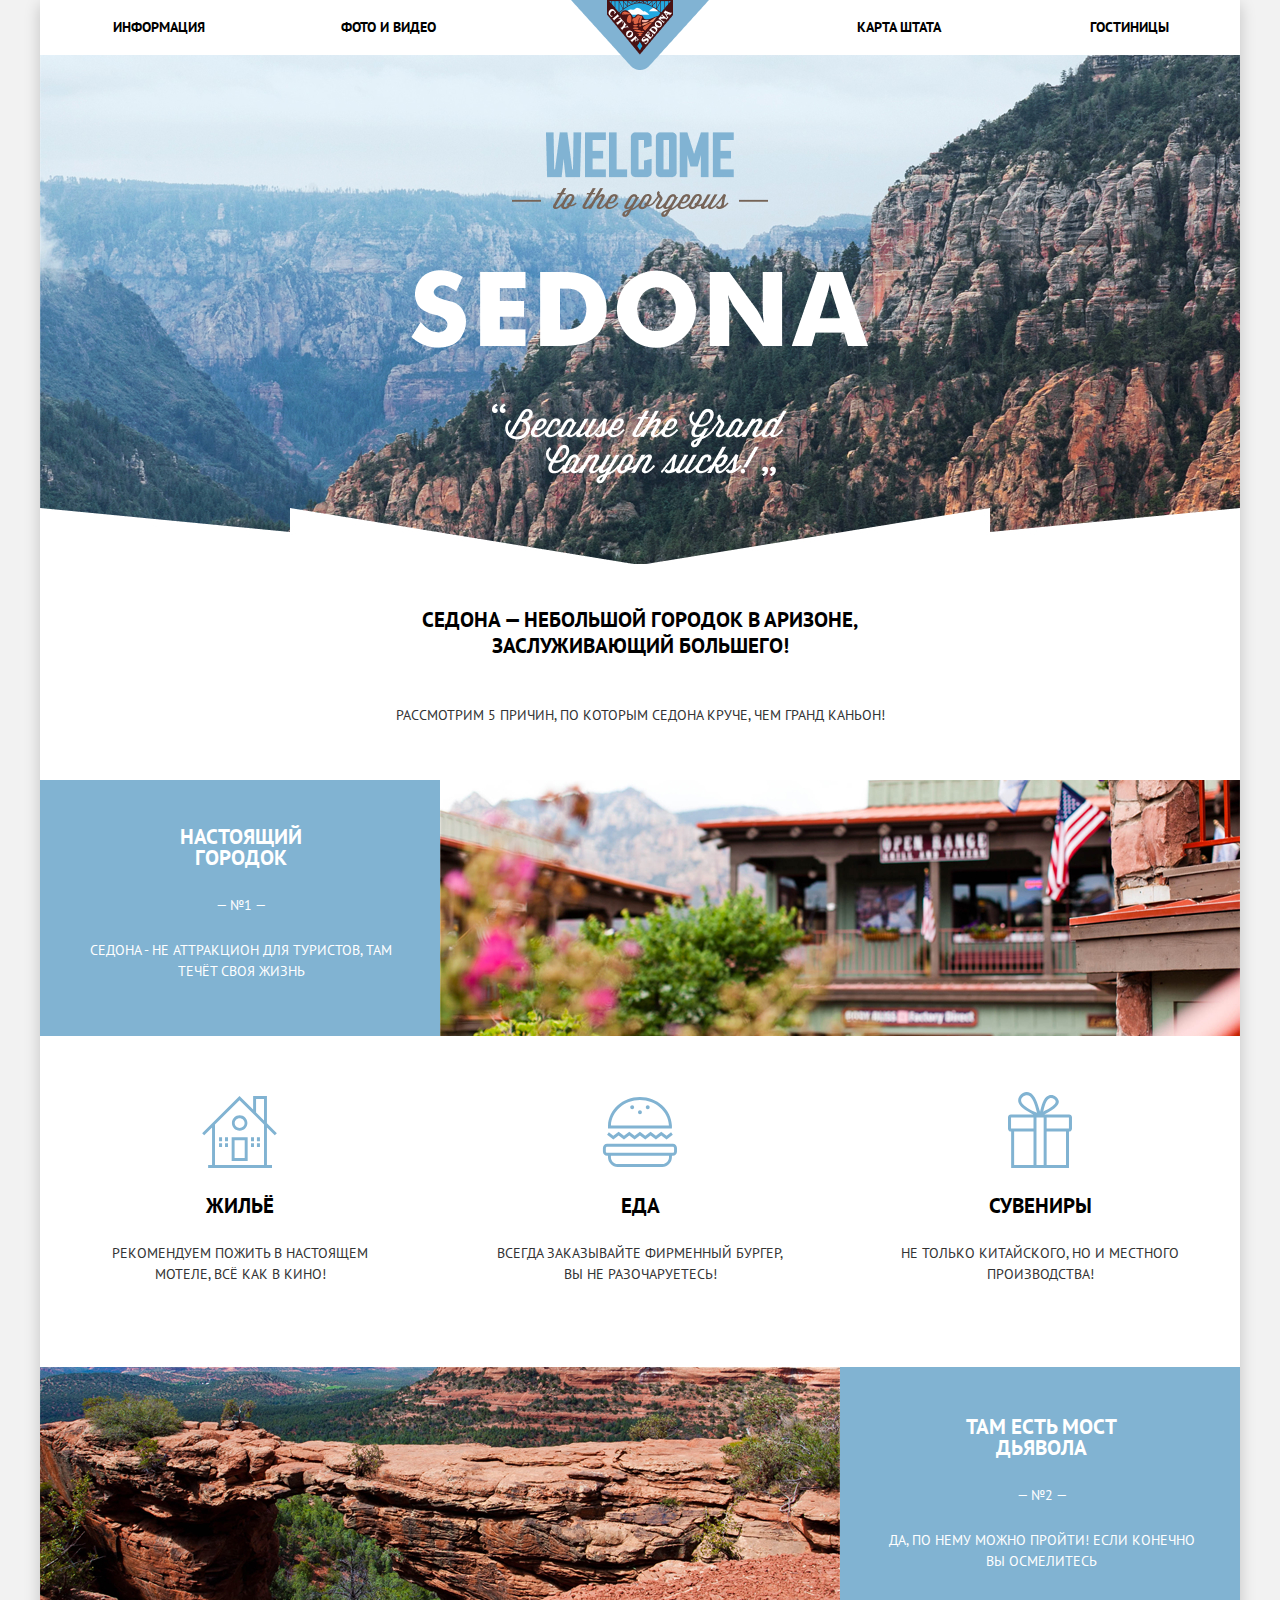
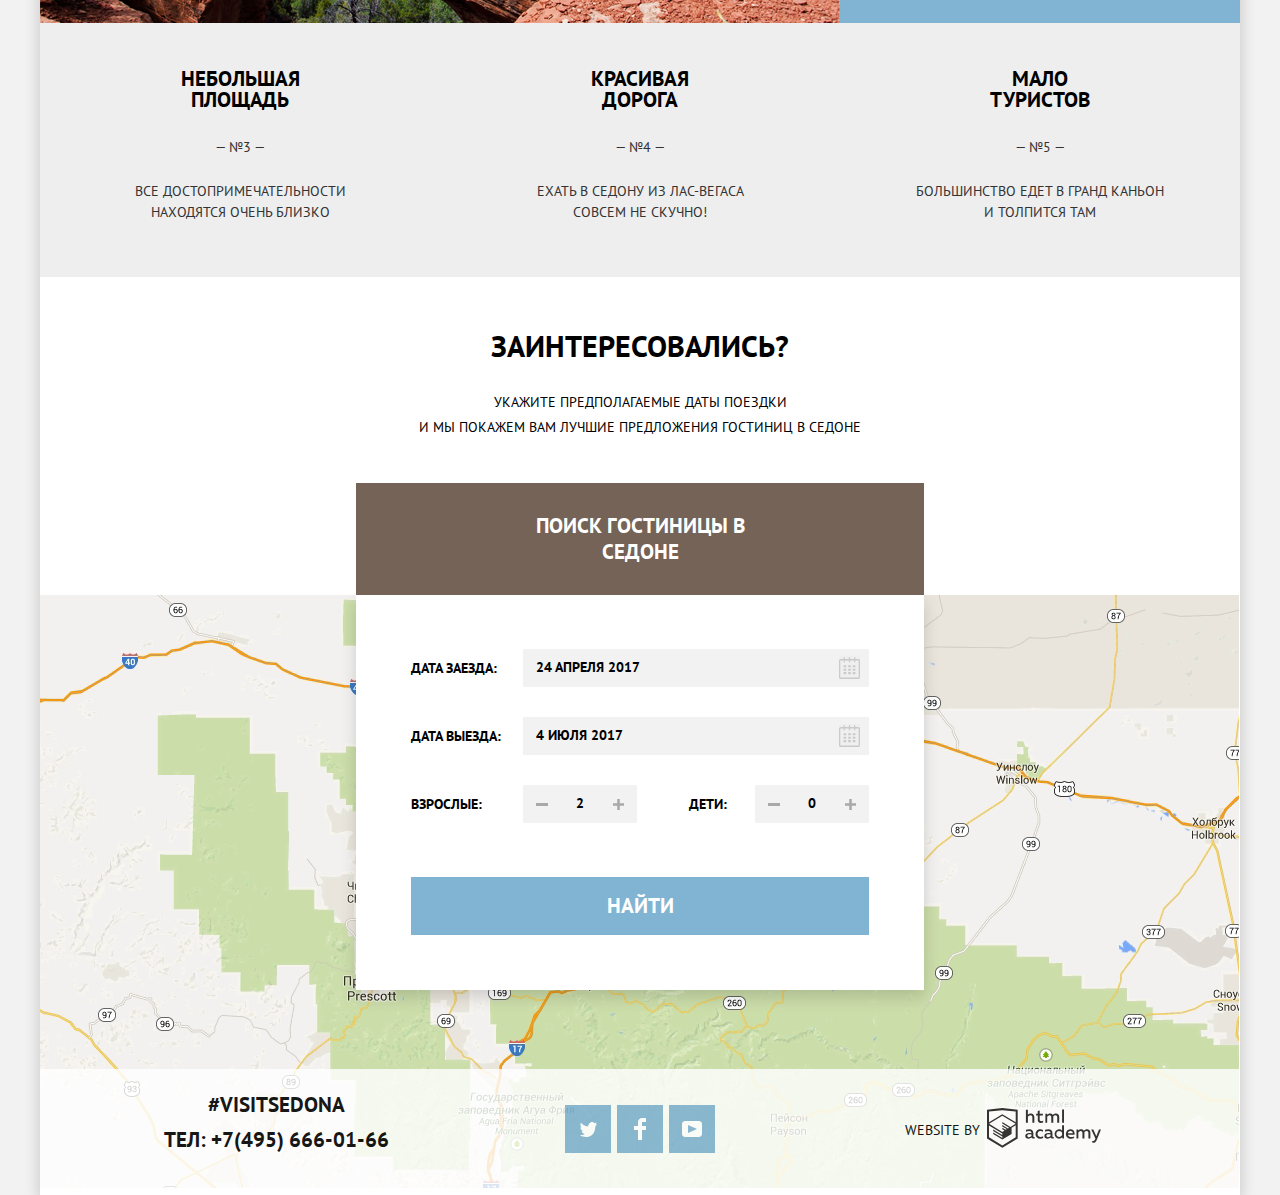
==== commit cf0f41bb: "Fixed logo & a typo." ====
--- a/index.html
+++ b/index.html
@@ -18,9 +18,6 @@
         <li class="main-nav__left-link">
           <a href="#" aria-label="Ссылка на страницу Фото и Видео">Фото и видео</a>
         </li>
-        <li>
-          <img src="img/logo-main.png" alt="Логотип" width="138" height="70" class="logo">
-        </li>
         <li class="main-nav__right-link">
           <a href="#" aria-label="Ссылка на страницу Карты сайта">Карта штата</a>
         </li>
@@ -28,6 +25,7 @@
           <a href="catalog.html" aria-label="Ссылка на страницу Гостиницы">Гостиницы</a>
         </li>
       </ul>
+      <img src="img/logo-main.png" alt="Логотип" width="138" height="70" class="logo">
     </nav>
   </header>
   <main class="main">
@@ -36,7 +34,7 @@
       <div class="sedona-intro__slide">
         <img src="img/welcome.png" alt="Добро пожаловать в Седону" width="458" height="352">
       </div>
-      <div class="senoda-intro__text">
+      <div class="sedona-intro__text">
         <h2>Седона &mdash; небольшой городок в Аризоне, заслуживающий большего!</h2>
         <p>Рассмотрим 5 причин, по которым Седона круче, чем Гранд Каньон!</p>
       </div>
--- a/css/style.min.css
+++ b/css/style.min.css
@@ -1 +1 @@
-:root{--basic-black:#000;--black2:#333;--basic-white:#fff;--white-opacity:rgba(255, 255, 255, 0.3);--basic-blue:#81b3d2;--blue-hover:#669ec0;--blue-active:#5496bd;--basic-brown:#766357;--brown-hover:#604e43;--brown-active:#503e33;--brown2:#766357;--basic-grey:#f2f2f2;--grey2:#a9a9a9;--grey3:#cacaca;--grey4:#bdbbbc;--grey-link:#b3b3b3;--grey-background:#eee;--grey-hover:#ebebeb;--grey-active:#e5e5e5;--basic-red:#f00;--toggle-color:#ababab}body{margin:0;padding:0;min-width:1200px;font-family:"PT Sans",Arial,sans-serif;font-size:14px;line-height:21px}img{max-width:100%;height:auto}a{text-decoration:none;color:var(--basic-black);font-weight:700}.container{margin:0 auto;width:1200px;box-shadow:0 5px 15px rgba(0,1,1,.2);display:grid;grid-template-rows:-webkit-min-content 1fr -webkit-min-content;grid-template-rows:min-content 1fr min-content;align-content:start}.page{height:100%}.main-body{background-color:var(--basic-grey)}.visually-hidden{position:absolute;width:1px;height:1px;margin:-1px;border:0;padding:0;clip:rect(0 0 0 0);overflow:hidden}.main-body ul{list-style:none;padding:0;margin:0}.main,.main-header{background-color:var(--basic-white)}.main *,.main-footer *,.main-header *{text-transform:uppercase;margin:0;padding:0}.sedona-intro{padding-bottom:52px}.sedona-intro h2{font-weight:700;font-size:21px;line-height:26px;margin-top:42px}.sedona-intro p{margin-top:43px}.contact-section,.go-to-us-section,.option-section,.other-reasons,.reason-section-text-div,.sedona-intro{text-align:center}.sort-section h2{width:135px}.sort-section h3{margin-top:2px;margin-left:28px}.sort-links{margin-left:40px}.sort-links li{margin-right:33px;line-height:23px}.sort-section__arrows li{margin-right:0}.fieldset-flat-type,.fieldset-infrastructure{width:180px}.fieldset-flat-type{margin-left:74px}.fieldset-flat-type label,.fieldset-infrastructure label{display:block}.fieldset-flat-type legend,.fieldset-infrastructure legend{margin-bottom:26px}.check{padding-left:40px;position:relative;margin-bottom:25px}.fieldset-flat-type .check{padding-left:43px}.check:last-child{margin-bottom:0}.check__input{-webkit-appearance:none;-moz-appearance:none;appearance:none;position:absolute}.check__box{position:absolute;background-image:url(../img/checkbox-off.svg);width:23px;height:23px;background-repeat:no-repeat;left:0}.check__input:checked+.check__box{background-image:url(../img/checkbox-on.svg);width:27px}.check__input:focus+.check__box{outline:2px solid var(--grey-active);outline-offset:3px}.check__input:disabled+.check__box{opacity:.3}.div-for-fieldset-price-and-button{width:320px;margin-left:auto}.number-range{border:2px solid var(--basic-white);padding:5px 30px 5px 65px;width:317px}.number-range label{width:159px;position:relative}.number-range label:first-child::after{position:absolute;content:"";background-color:var(--basic-white);height:22px;width:2px;right:-25px;top:-1px}.number-range label:last-child{margin-left:78px}.number-range input{width:45px;border:none;background-color:transparent;color:var(--basic-white)}input::-webkit-inner-spin-button,input::-webkit-outer-spin-button{-webkit-appearance:none;margin:0}input[type=number]{-moz-appearance:textfield}.fieldset-price legend{margin-bottom:12px}.sedona-intro__slide{background-color:var(--basic-blue);background-image:url(../img/main-background.jpg);background-repeat:no-repeat;width:1200px;height:510px;display:flex;justify-content:center;align-items:center}.senoda-intro__text{width:550px;margin:0 auto}.filter-section{color:var(--basic-white);background-image:url(../img/background-blur.jpg);background-color:var(--basic-blue);background-repeat:no-repeat;padding:26px 70px 31px 72px}.filter-section fieldset{border:none}.filter-section .show-button{background-color:transparent;border:2px solid var(--basic-white);width:137px;padding:5px 35px 6px 36px;margin:33px 98px 0 auto}.ranger{position:relative}.scale{width:317px;height:2px;background-color:rgba(255,255,255,.3);margin-top:21px}.bar{width:253px;height:2px;background-color:var(--basic-white)}.toggle{position:absolute;width:4px;height:4px;border:8px solid var(--basic-white);background-color:var(--toggle-color);box-sizing:content-box;border-radius:50%;box-shadow:0 2px 1px 0 rgba(171,171,171,.3);cursor:pointer;top:-9px;left:0}.toggle:hover{width:5px;height:5px;border-width:9px}.toggle-max{left:253px}.search-form ::-webkit-input-placeholder{color:var(--basic-black)}.search-form ::-moz-placeholder{color:var(--basic-black)}.search-form ::placeholder{color:var(--basic-black)}.more-info-button,.open-search-form-button,.reason-section,.search-button,.social-section a{color:var(--basic-white);background-color:var(--basic-blue)}.other-reasons{background-color:var(--grey-background)}.author-section p,.search-form input,.search-form label,.sedona-intro p{font-size:14px;line-height:26px}.option-section h3,.other-reasons h3,.reason-section h3{font-weight:700;font-size:21px;line-height:21px}.pre-search-section h2{font-weight:700;font-size:30px;line-height:24px}.filter-form button,.filter-form label,.found-section a,.found-section p,.option-section p,.other-reasons p,.pre-search-section p,.reason-section p{font-size:14px;line-height:21px}.option-section,.other-reasons{display:grid;grid-template-columns:repeat(3,400px)}.found-section a,.search-form input,.search-form label{font-weight:700}.search-form input{background-color:var(--basic-grey);border:2px solid transparent;padding:3px 35px 5px 11px}.search-form input:hover{background-color:var(--grey-hover)}.search-form input:active,.search-form input:focus{background-color:var(--basic-white);border:2px solid var(--grey-active);outline:0}.search-form{box-shadow:0 7px 15px rgba(0,1,1,.15);background-color:var(--basic-white);position:absolute;width:568px;padding:24px 55px 55px;left:50%;transform:translateX(-50%);z-index:5}.search-form p,.two-labels-div{margin-top:30px}.search-form label,.two-labels-div{display:flex;justify-content:space-between;align-items:center}.search-form p{position:relative}.adult-div-count,.children-div-count{display:flex;align-items:center;justify-content:space-between}.children-div-count{min-width:180px}.adult-div-count{min-width:226px}.two-labels-div input{text-align:center}.long-input{width:346px}.short-input,.sign-button{width:38px}.two-labels-div input{padding:3px 3px 5px 3px}.div-with-buttons-and-input{display:flex}.reason-section-text-div{width:400px;padding:46px 41px 54px 43px}.reason-section{display:flex}.reason-section-2 .reason-section-text-div{padding:49px 41px 51px 44px}.other-reasons h3,.reason-section h3{width:151px;margin:0 auto}.other-reasons h3{width:150px}.option-section div{padding:159px 50px 82px;position:relative}.option-section div::before{position:absolute;content:"";background-image:url(../img/icon-home.svg);width:75px;height:72px;top:60px;left:162px}.option-section div:nth-child(3)::before{background-image:url(../img/icon-food.svg);width:75px;height:70px;top:61px}.option-section div:nth-child(4)::before{background-image:url(../img/icon-gift.svg);width:64px;height:77px;top:55px;left:168px}.other-reasons div{padding:45px 69px 54px}.option-section p,.reason-section-text-div p{margin-top:27px}.other-reasons p{margin-top:27px}.other-reasons p:last-child{margin-top:23px}.reason-section p:last-child{margin-top:24px}.go-to-us-section{width:568px;margin:0 auto;padding-top:57px;position:relative}.go-to-us-section h2{font-weight:700;font-size:30px;line-height:24px;margin-bottom:34px}.go-to-us-section p{width:450px;margin-left:auto;margin-right:auto}.go-to-us-section p:nth-child(3){margin-top:4px}.open-search-form-button{margin-top:45px;padding:30px 139px;width:568px;position:relative;z-index:6}.contact-section p,.found-section h2,.open-search-form-button,.search-form button,.sort-section h2{font-weight:700;font-size:21px;line-height:26px}.contact-section p:last-child{margin-top:9px}.filter-form legend{font-weight:700;font-size:16px;line-height:21px}.hotel-link{font-weight:700;font-size:21px;line-height:26px}.hotel-link:hover{color:var(--basic-blue)}.hotel-link:active{color:var(--basic-black);opacity:.3}.sort-section a,.sort-section h3{font-size:12px;line-height:18px}.sort-section__words a{color:var(--grey-link);border-bottom:1px dotted var(--basic-blue)}.sort-section__words a:hover{opacity:1;color:var(--basic-blue)}.sort-section__words a:active{border-bottom:none;opacity:1;color:var(--basic-black)}.found-section p,.option-section p,.other-reasons p,.pre-search-section p,.sedona-intro p{color:var(--black2)}.sort-section__words .current-sort-link{color:var(--basic-blue);opacity:1;border:none}.sign-button svg{fill:var(--grey2)}.button-icon svg,.sort-section__arrow-link svg{fill:var(--grey3)}.button-icon:hover svg,.sign-button:hover svg,.sort-section__arrow-link:hover svg{fill:var(--basic-black)}.button-icon:active svg,.sign-button:active svg,.sort-section__arrow-link:active svg,.sort-section__arrow-link_active svg{fill:var(--basic-blue)}.show-button:hover{color:var(--basic-black);background-color:var(--basic-white)}.main-nav{margin-bottom:-21px;padding-left:73px;padding-right:71px}.main-nav_catalog{margin-bottom:-23px}.main-nav li{width:228px;padding-top:14px}.main-nav li:nth-child(3){width:138px;margin-left:2px;margin-right:4px;padding-top:0}.main-nav__left-link{text-align:left}.main-nav__right-link{text-align:right}.main-nav .logo{position:relative;z-index:1}.main-nav a{font-weight:700;font-size:14px;line-height:26px}.sedona-intro__slide img{margin-top:-5px}.main-nav ul{display:flex;flex-wrap:wrap}.main-footer{display:flex;margin-top:-126px;background-color:rgba(255,255,255,.9);padding:23px 138px 34px 111px;opacity:.9;min-height:120px;z-index:4}.main-footer_hotels{margin-top:0;opacity:1}.map-section{position:relative}.map-section iframe{position:relative;z-index:3;width:100%}.map-section p{position:absolute;z-index:2;top:0}.social-section{margin-left:164px;margin-top:13px}.social-section ul{display:flex;flex-wrap:wrap;width:170px}.social-section li{margin-right:6px}.social-section a{display:flex;align-items:center;justify-content:center;width:46px;height:48px}.author-section{display:flex;align-items:center;width:197px;justify-content:space-between;margin-left:auto;margin-top:7px}.main-footer_hotels .author-section{margin-top:14px}.book-button,.more-info-button{margin-top:4px}.more-info-button{width:110px}.book-button{width:142px}.filter-form{display:flex}.sort-section{display:flex;border-bottom:1px solid var(--grey-active);padding:30px 73px 29px}.sort-links{display:flex;justify-content:space-between;width:776px}.sort-section__words{display:flex;flex-wrap:wrap;width:600px}.main-body .sort-section__arrows{display:flex;align-items:flex-end;justify-content:space-between;width:34px;margin-top:5px}.hotel-description{width:260px;margin-left:29px;display:grid;grid-template-columns:repeat(2,auto);gap:5px}.hotel-description h3{grid-column:1/-1;margin-top:-6px;margin-bottom:-4px}.hotel-description .hotel-link{font-weight:700;font-size:21px;line-height:26px}.hotel-rating{width:110px;margin-left:auto;display:flex;flex-direction:column;justify-content:space-between;align-items:flex-end}.hotel-rating p{padding:3px 12px 3px 15px;background-color:var(--basic-grey);width:110px}.found-section{display:grid;grid-template-columns:1fr}.found-section article{display:flex;padding:30px 73px 30px;border-bottom:1px solid var(--grey-active)}.main-nav a:hover{color:var(--basic-blue)}.main-nav a:active:not(.logo){color:var(--basic-black);opacity:.3}.main-nav .current-link{color:var(--basic-brown)}.button{color:var(--basic-white);border:none;display:flex;justify-content:center;align-items:center}.button-icon{position:absolute;right:14px}.button-calendar{right:9px;top:7px}.search-button{width:100%;margin-top:54px;padding:16px}.contact-section{width:250px}.book-button,.open-search-form-button{background-color:var(--basic-brown)}.more-info-button:hover,.search-button:hover,.social-section a:hover{background-color:var(--blue-hover)}.more-info-button:active,.search-button:active,.social-section a:active{color:var(--white-opacity);background-color:var(--blue-active)}.social-section a:active img{opacity:.3}.book-button:hover,.open-search-form-button:hover{background-color:var(--brown-hover)}.book-button:active,.open-search-form-button:active{color:var(--white-opacity);background-color:var(--brown-active)}.link-to-course:hover svg{fill:var(--basic-blue)}.link-to-course:active svg{fill:var(--grey4)}@-webkit-keyframes show{0%{transform:translate(-50%,-86px);padding:0 55px}100%{transform:translate(-50%,0);padding:24px 55px 55px}}@keyframes show{0%{transform:translate(-50%,-86px);padding:0 55px}100%{transform:translate(-50%,0);padding:24px 55px 55px}}@-webkit-keyframes error{10%,90%{transform:translateX(-48%)}20%,80%{transform:translateX(-52%)}30%,50%,70%{transform:translateX(-49%)}40%,60%{transform:translateX(-51%)}}@keyframes error{10%,90%{transform:translateX(-48%)}20%,80%{transform:translateX(-52%)}30%,50%,70%{transform:translateX(-49%)}40%,60%{transform:translateX(-51%)}}.modal{display:none}.modal-show{display:block;-webkit-animation-name:show;animation-name:show;-webkit-animation-duration:1s;animation-duration:1s}.main-body .star-list{display:flex;margin-top:-1px;margin-right:-2px}.star-list li{margin-right:5px}.star-list li:last-child{margin-right:0}.book-button,.more-info-button{padding:1px 15px}.hotel-image{align-self:flex-start}.sort-links a{font-weight:400}.modal-error{-webkit-animation-name:error;animation-name:error;-webkit-animation-duration:.5s;animation-duration:.5s}*,::after,::before{box-sizing:border-box}
+:root{--basic-black:#000;--black2:#333;--basic-white:#fff;--white-opacity:rgba(255, 255, 255, 0.3);--basic-blue:#81b3d2;--blue-hover:#669ec0;--blue-active:#5496bd;--basic-brown:#766357;--brown-hover:#604e43;--brown-active:#503e33;--brown2:#766357;--basic-grey:#f2f2f2;--grey2:#a9a9a9;--grey3:#cacaca;--grey4:#bdbbbc;--grey-link:#b3b3b3;--grey-background:#eee;--grey-hover:#ebebeb;--grey-active:#e5e5e5;--basic-red:#f00;--toggle-color:#ababab}body{margin:0;padding:0;min-width:1200px;font-family:"PT Sans",Arial,sans-serif;font-size:14px;line-height:21px}img{max-width:100%;height:auto}a{text-decoration:none;color:var(--basic-black);font-weight:700}.container{margin:0 auto;width:1200px;box-shadow:0 5px 15px rgba(0,1,1,.2);display:grid;grid-template-rows:-webkit-min-content 1fr -webkit-min-content;grid-template-rows:min-content 1fr min-content;align-content:start}.page{height:100%}.main-body{background-color:var(--basic-grey)}.visually-hidden{position:absolute;width:1px;height:1px;margin:-1px;border:0;padding:0;clip:rect(0 0 0 0);overflow:hidden}.main-body ul{list-style:none;padding:0;margin:0}.main,.main-header{background-color:var(--basic-white)}.main *,.main-footer *,.main-header *{text-transform:uppercase;margin:0;padding:0}.sedona-intro{padding-bottom:52px}.sedona-intro h2{font-weight:700;font-size:21px;line-height:26px;margin-top:42px}.sedona-intro p{margin-top:43px}.contact-section,.go-to-us-section,.option-section,.other-reasons,.reason-section-text-div,.sedona-intro{text-align:center}.sort-section h2{width:135px}.sort-section h3{margin-top:2px;margin-left:28px}.sort-links{margin-left:40px}.sort-links li{margin-right:33px;line-height:23px}.sort-section__arrows li{margin-right:0}.fieldset-flat-type,.fieldset-infrastructure{width:180px}.fieldset-flat-type{margin-left:74px}.fieldset-flat-type label,.fieldset-infrastructure label{display:block}.fieldset-flat-type legend,.fieldset-infrastructure legend{margin-bottom:26px}.check{padding-left:40px;position:relative;margin-bottom:25px}.fieldset-flat-type .check{padding-left:43px}.check:last-child{margin-bottom:0}.check__input{-webkit-appearance:none;-moz-appearance:none;appearance:none;position:absolute}.check__box{position:absolute;background-image:url(../img/checkbox-off.svg);width:23px;height:23px;background-repeat:no-repeat;left:0}.check__input:checked+.check__box{background-image:url(../img/checkbox-on.svg);width:27px}.check__input:focus+.check__box{outline:2px solid var(--grey-active);outline-offset:3px}.check__input:disabled+.check__box{opacity:.3}.div-for-fieldset-price-and-button{width:320px;margin-left:auto}.number-range{border:2px solid var(--basic-white);padding:5px 30px 5px 65px;width:317px}.number-range label{width:159px;position:relative}.number-range label:first-child::after{position:absolute;content:"";background-color:var(--basic-white);height:22px;width:2px;right:-25px;top:-1px}.number-range label:last-child{margin-left:78px}.number-range input{width:45px;border:none;background-color:transparent;color:var(--basic-white)}input::-webkit-inner-spin-button,input::-webkit-outer-spin-button{-webkit-appearance:none;margin:0}input[type=number]{-moz-appearance:textfield}.fieldset-price legend{margin-bottom:12px}.sedona-intro__slide{background-color:var(--basic-blue);background-image:url(../img/main-background.jpg);background-repeat:no-repeat;width:1200px;height:510px;display:flex;justify-content:center;align-items:center}.sedona-intro__text{width:550px;margin:0 auto}.filter-section{color:var(--basic-white);background-image:url(../img/background-blur.jpg);background-color:var(--basic-blue);background-repeat:no-repeat;padding:26px 70px 31px 72px}.filter-section fieldset{border:none}.filter-section .show-button{background-color:transparent;border:2px solid var(--basic-white);width:137px;padding:5px 35px 6px 36px;margin:33px 98px 0 auto}.ranger{position:relative}.scale{width:317px;height:2px;background-color:rgba(255,255,255,.3);margin-top:21px}.bar{width:253px;height:2px;background-color:var(--basic-white)}.toggle{position:absolute;width:4px;height:4px;border:8px solid var(--basic-white);background-color:var(--toggle-color);box-sizing:content-box;border-radius:50%;box-shadow:0 2px 1px 0 rgba(171,171,171,.3);cursor:pointer;top:-9px;left:0}.toggle:hover{width:5px;height:5px;border-width:9px}.toggle-max{left:253px}.search-form ::-webkit-input-placeholder{color:var(--basic-black)}.search-form ::-moz-placeholder{color:var(--basic-black)}.search-form ::placeholder{color:var(--basic-black)}.more-info-button,.open-search-form-button,.reason-section,.search-button,.social-section a{color:var(--basic-white);background-color:var(--basic-blue)}.other-reasons{background-color:var(--grey-background)}.author-section p,.search-form input,.search-form label,.sedona-intro p{font-size:14px;line-height:26px}.option-section h3,.other-reasons h3,.reason-section h3{font-weight:700;font-size:21px;line-height:21px}.pre-search-section h2{font-weight:700;font-size:30px;line-height:24px}.filter-form button,.filter-form label,.found-section a,.found-section p,.option-section p,.other-reasons p,.pre-search-section p,.reason-section p{font-size:14px;line-height:21px}.option-section,.other-reasons{display:grid;grid-template-columns:repeat(3,400px)}.found-section a,.search-form input,.search-form label{font-weight:700}.search-form input{background-color:var(--basic-grey);border:2px solid transparent;padding:3px 35px 5px 11px}.search-form input:hover{background-color:var(--grey-hover)}.search-form input:active,.search-form input:focus{background-color:var(--basic-white);border:2px solid var(--grey-active);outline:0}.search-form{box-shadow:0 7px 15px rgba(0,1,1,.15);background-color:var(--basic-white);position:absolute;width:568px;padding:24px 55px 55px;left:50%;transform:translateX(-50%);z-index:5}.search-form p,.two-labels-div{margin-top:30px}.search-form label,.two-labels-div{display:flex;justify-content:space-between;align-items:center}.search-form p{position:relative}.adult-div-count,.children-div-count{display:flex;align-items:center;justify-content:space-between}.children-div-count{min-width:180px}.adult-div-count{min-width:226px}.two-labels-div input{text-align:center}.long-input{width:346px}.short-input,.sign-button{width:38px}.sign-button{background-color:var(--basic-grey)}.two-labels-div input{padding:3px 3px 5px 3px}.div-with-buttons-and-input{display:flex}.reason-section-text-div{width:400px;padding:46px 41px 54px 43px}.reason-section{display:flex}.reason-section-2 .reason-section-text-div{padding:49px 41px 51px 44px}.other-reasons h3,.reason-section h3{width:151px;margin:0 auto}.other-reasons h3{width:150px}.option-section div{padding:159px 50px 82px;position:relative}.option-section div::before{position:absolute;content:"";background-image:url(../img/icon-home.svg);width:75px;height:72px;top:60px;left:162px}.option-section div:nth-child(3)::before{background-image:url(../img/icon-food.svg);width:75px;height:70px;top:61px}.option-section div:nth-child(4)::before{background-image:url(../img/icon-gift.svg);width:64px;height:77px;top:55px;left:168px}.other-reasons div{padding:45px 69px 54px}.option-section p,.reason-section-text-div p{margin-top:27px}.other-reasons p{margin-top:27px}.other-reasons p:last-child{margin-top:23px}.reason-section p:last-child{margin-top:24px}.go-to-us-section{width:568px;margin:0 auto;padding-top:57px;position:relative}.go-to-us-section h2{font-weight:700;font-size:30px;line-height:24px;margin-bottom:34px}.go-to-us-section p{width:450px;margin-left:auto;margin-right:auto}.go-to-us-section p:nth-child(3){margin-top:4px}.open-search-form-button{margin-top:45px;padding:30px 139px;width:568px;position:relative;z-index:6}.contact-section p,.found-section h2,.open-search-form-button,.search-form button,.sort-section h2{font-weight:700;font-size:21px;line-height:26px}.contact-section p:last-child{margin-top:9px}.filter-form legend{font-weight:700;font-size:16px;line-height:21px}.hotel-link{font-weight:700;font-size:21px;line-height:26px}.hotel-link:hover{color:var(--basic-blue)}.hotel-link:active{color:var(--basic-black);opacity:.3}.sort-section a,.sort-section h3{font-size:12px;line-height:18px}.sort-section__words a{color:var(--grey-link);border-bottom:1px dotted var(--basic-blue)}.sort-section__words a:hover{opacity:1;color:var(--basic-blue)}.sort-section__words a:active{border-bottom:none;opacity:1;color:var(--basic-black)}.found-section p,.option-section p,.other-reasons p,.pre-search-section p,.sedona-intro p{color:var(--black2)}.sort-section__words .current-sort-link{color:var(--basic-blue);opacity:1;border:none}.sign-button svg{fill:var(--grey2)}.button-icon svg,.sort-section__arrow-link svg{fill:var(--grey3)}.button-icon:hover svg,.sign-button:hover svg,.sort-section__arrow-link:hover svg{fill:var(--basic-black)}.button-icon:active svg,.sign-button:active svg,.sort-section__arrow-link:active svg,.sort-section__arrow-link_active svg{fill:var(--basic-blue)}.show-button:hover{color:var(--basic-black);background-color:var(--basic-white)}.main-nav{padding:14px 71px 15px 73px}.main-nav li{width:228px}.main-nav li:nth-child(3){margin-left:144px}.main-nav__left-link{text-align:left}.main-nav__right-link{text-align:right}.main-nav .logo{position:absolute;z-index:1;top:0;left:50%;transform:translate(-50%)}.main-nav a{font-weight:700;font-size:14px;line-height:26px}.sedona-intro__slide img{margin-top:-5px}.main-nav ul{display:flex;flex-wrap:wrap}.main-footer{display:flex;margin-top:-126px;background-color:rgba(255,255,255,.9);padding:23px 138px 34px 111px;opacity:.9;min-height:120px;z-index:4}.main-footer_hotels{margin-top:0;opacity:1}.map-section{position:relative}.map-section iframe{position:relative;z-index:3;width:100%}.map-section p{position:absolute;z-index:2;top:0}.social-section{margin-left:164px;margin-top:13px}.social-section ul{display:flex;flex-wrap:wrap;width:170px}.social-section li{margin-right:6px}.social-section a{display:flex;align-items:center;justify-content:center;width:46px;height:48px}.author-section{display:flex;align-items:center;width:197px;justify-content:space-between;margin-left:auto;margin-top:7px}.main-footer_hotels .author-section{margin-top:14px}.book-button,.more-info-button{margin-top:4px}.more-info-button{width:110px}.book-button{width:142px}.filter-form{display:flex}.sort-section{display:flex;border-bottom:1px solid var(--grey-active);padding:30px 73px 29px}.sort-links{display:flex;justify-content:space-between;width:776px}.sort-section__words{display:flex;flex-wrap:wrap;width:600px}.main-body .sort-section__arrows{display:flex;align-items:flex-end;justify-content:space-between;width:34px;margin-top:5px}.hotel-description{width:260px;margin-left:29px;display:grid;grid-template-columns:repeat(2,auto);gap:5px}.hotel-description h3{grid-column:1/-1;margin-top:-6px;margin-bottom:-4px}.hotel-description .hotel-link{font-weight:700;font-size:21px;line-height:26px}.hotel-rating{width:110px;margin-left:auto;display:flex;flex-direction:column;justify-content:space-between;align-items:flex-end}.hotel-rating p{padding:3px 12px 3px 15px;background-color:var(--basic-grey);width:110px}.found-section{display:grid;grid-template-columns:1fr}.found-section article{display:flex;padding:30px 73px 30px;border-bottom:1px solid var(--grey-active)}.main-nav a:hover{color:var(--basic-blue)}.main-nav a:active:not(.logo){color:var(--basic-black);opacity:.3}.main-nav .current-link{color:var(--basic-brown)}.button{color:var(--basic-white);border:none;display:flex;justify-content:center;align-items:center}.button-icon{position:absolute;right:14px}.button-calendar{right:9px;top:7px}.search-button{width:100%;margin-top:54px;padding:16px}.contact-section{width:250px}.book-button,.open-search-form-button{background-color:var(--basic-brown)}.more-info-button:hover,.search-button:hover,.social-section a:hover{background-color:var(--blue-hover)}.more-info-button:active,.search-button:active,.social-section a:active{color:var(--white-opacity);background-color:var(--blue-active)}.social-section a:active img{opacity:.3}.book-button:hover,.open-search-form-button:hover{background-color:var(--brown-hover)}.book-button:active,.open-search-form-button:active{color:var(--white-opacity);background-color:var(--brown-active)}.link-to-course:hover svg{fill:var(--basic-blue)}.link-to-course:active svg{fill:var(--grey4)}@-webkit-keyframes show{0%{transform:translate(-50%,-86px);padding:0 55px}100%{transform:translate(-50%,0);padding:24px 55px 55px}}@keyframes show{0%{transform:translate(-50%,-86px);padding:0 55px}100%{transform:translate(-50%,0);padding:24px 55px 55px}}@-webkit-keyframes error{10%,90%{transform:translateX(-48%)}20%,80%{transform:translateX(-52%)}30%,50%,70%{transform:translateX(-49%)}40%,60%{transform:translateX(-51%)}}@keyframes error{10%,90%{transform:translateX(-48%)}20%,80%{transform:translateX(-52%)}30%,50%,70%{transform:translateX(-49%)}40%,60%{transform:translateX(-51%)}}.modal{display:none}.modal-show{display:block;-webkit-animation-name:show;animation-name:show;-webkit-animation-duration:1s;animation-duration:1s}.main-body .star-list{display:flex;margin-top:-1px;margin-right:-2px}.star-list li{margin-right:5px}.star-list li:last-child{margin-right:0}.book-button,.more-info-button{padding:1px 15px}.hotel-image{align-self:flex-start}.sort-links a{font-weight:400}.modal-error{-webkit-animation-name:error;animation-name:error;-webkit-animation-duration:.5s;animation-duration:.5s}*,::after,::before{box-sizing:border-box}
